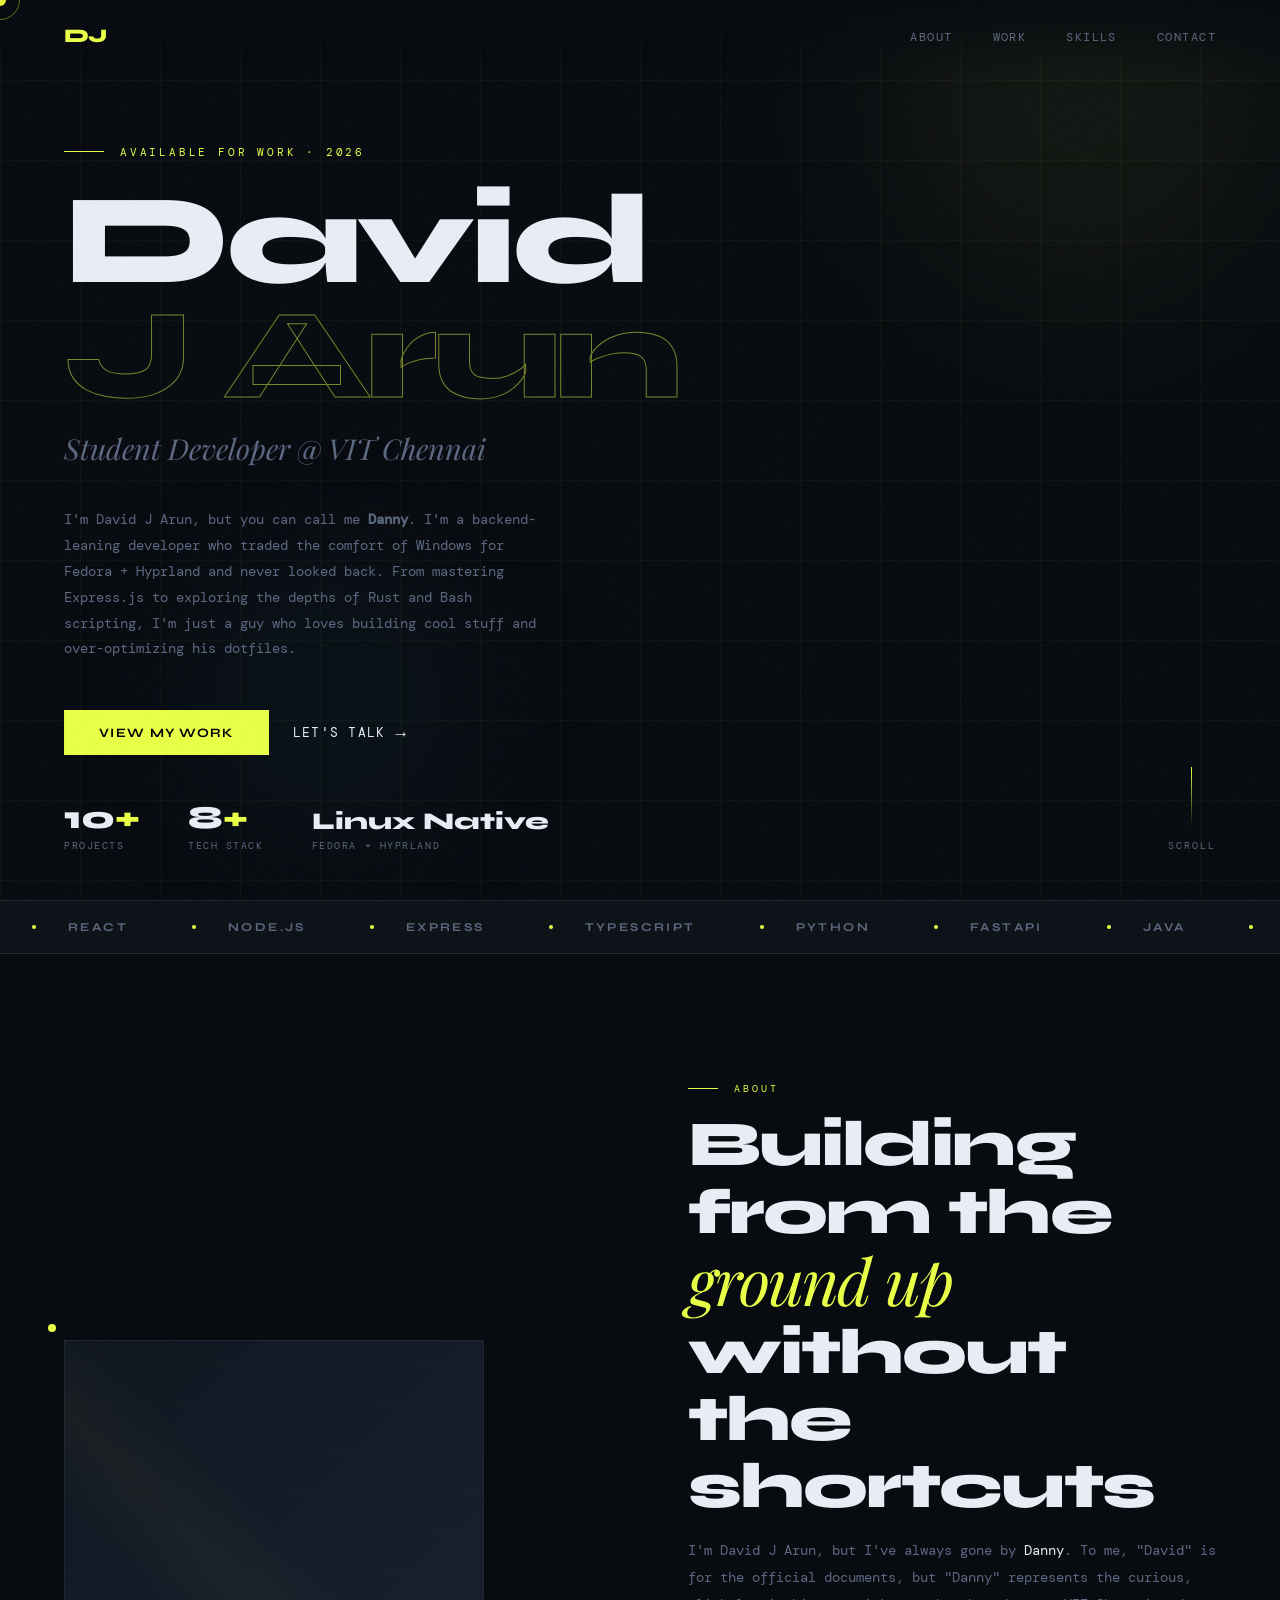
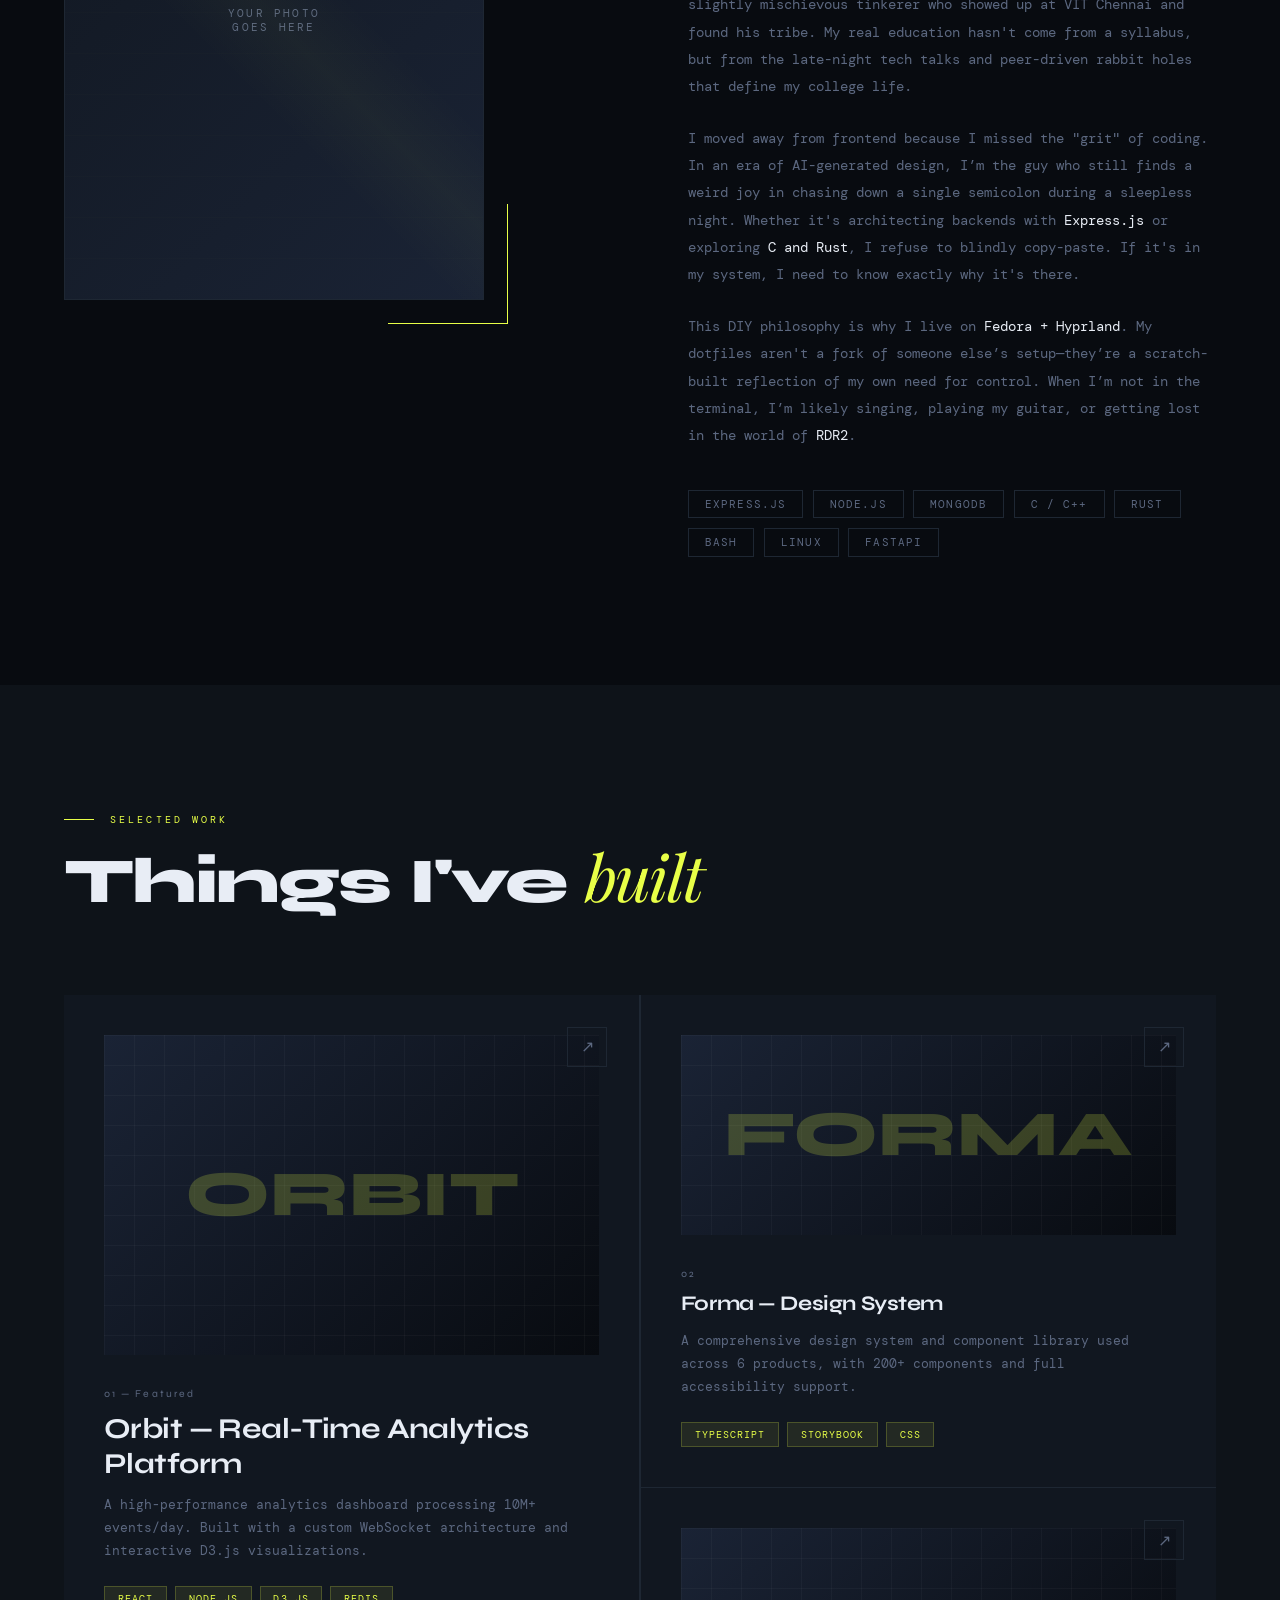
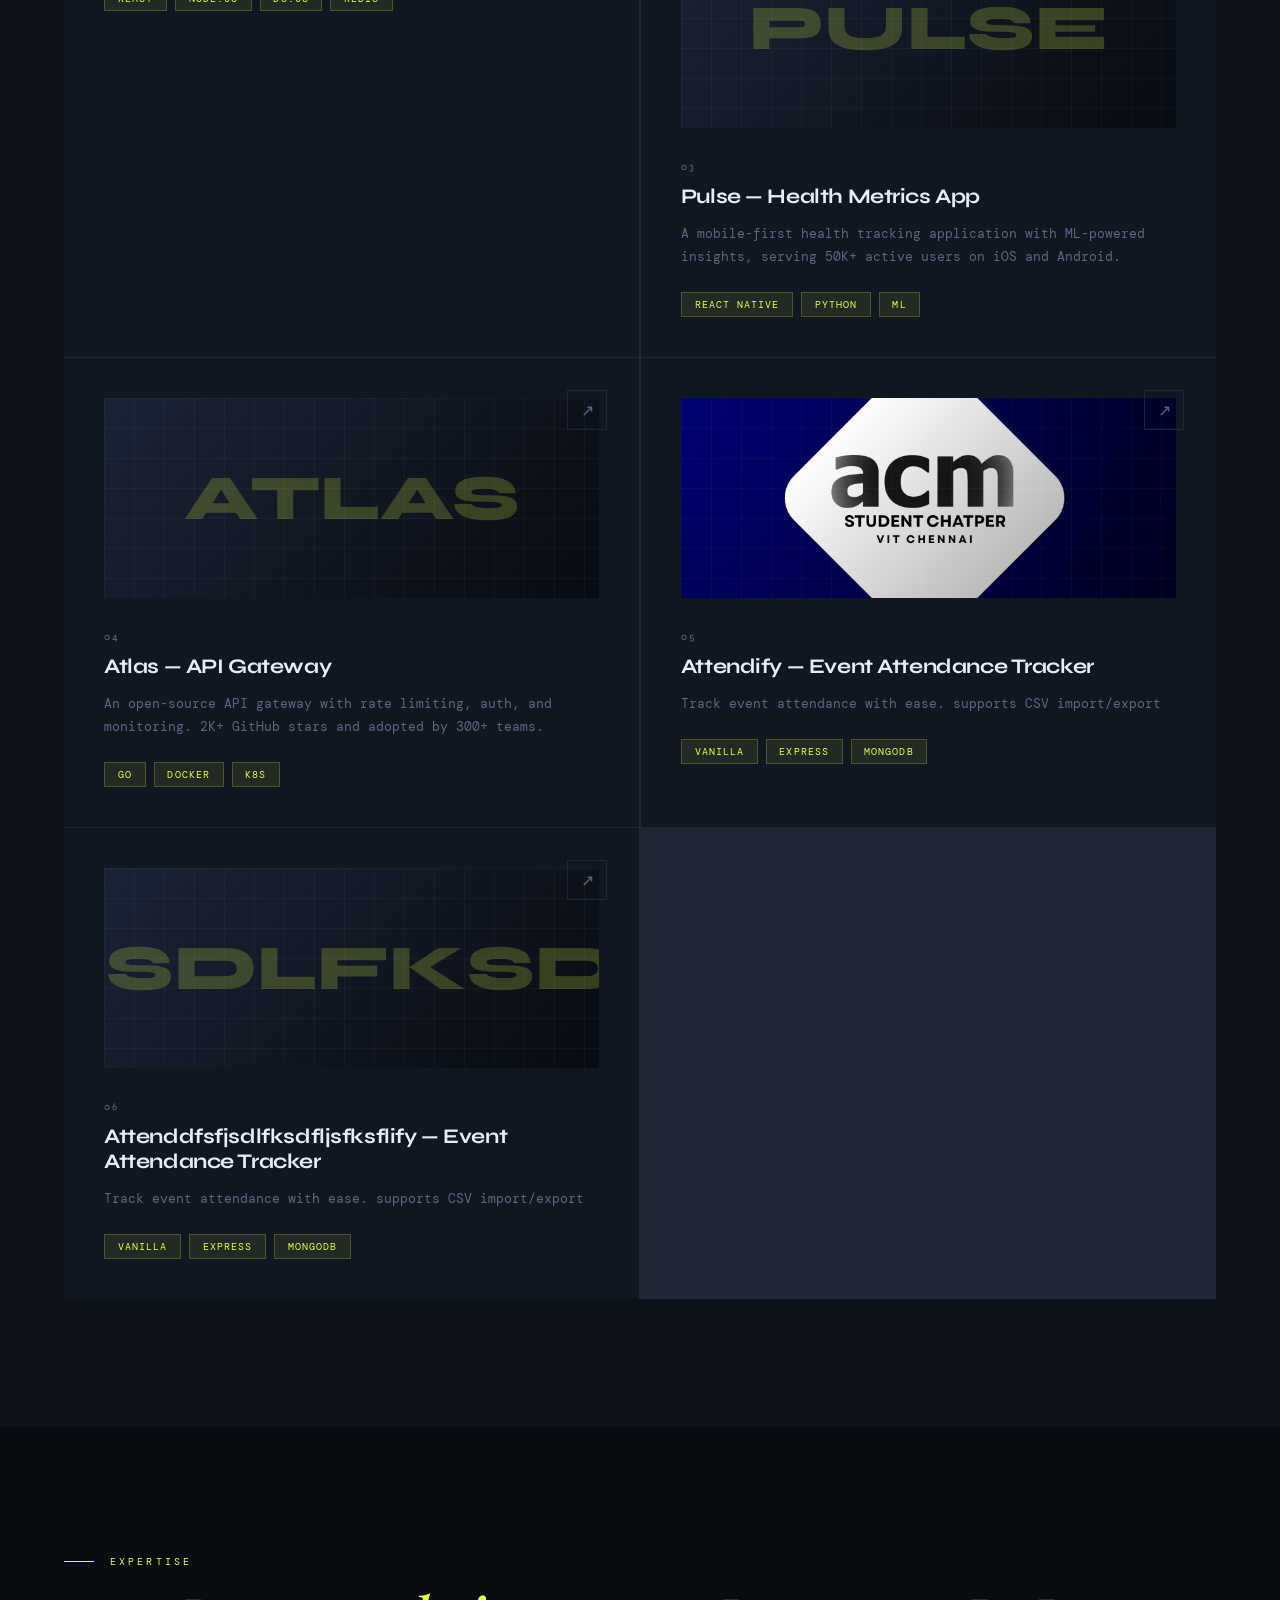
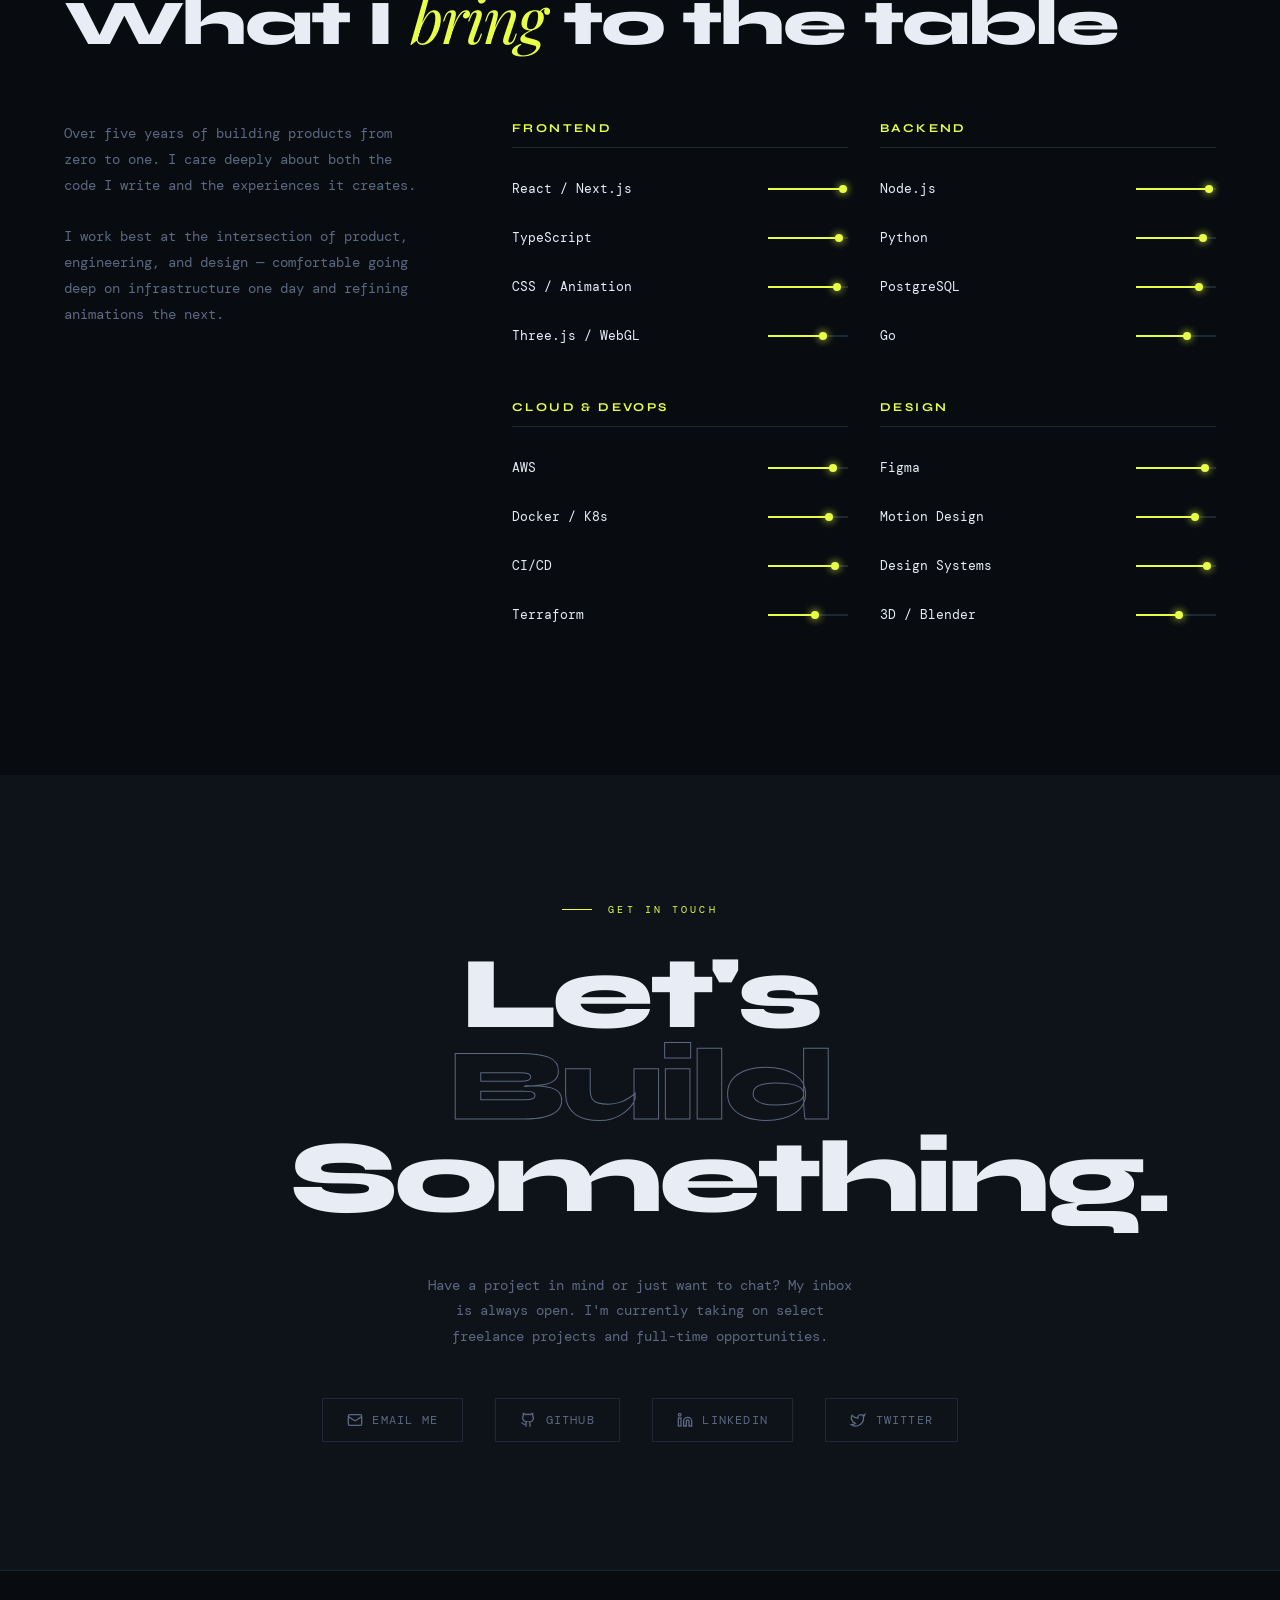
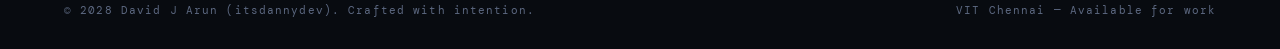
==== portfolio.html @ e85d677e "dynamic projects cards" ====
<!DOCTYPE html>
<html lang="en">
<head>
<meta charset="UTF-8" />
<meta name="viewport" content="width=device-width, initial-scale=1.0" />
<title>Danny</title>
<link href="https://fonts.googleapis.com/css2?family=Syne:wght@400;700;800&family=DM+Mono:ital,wght@0,300;0,400;1,300&family=Playfair+Display:ital@1&display=swap" rel="stylesheet" />
<link rel="stylesheet" href="style.css">
</head>
<body>

<div id="cursor"></div>
<div id="cursor-ring"></div>

<!-- NAV -->
<nav id="nav">
  <a href="#hero" class="nav-logo">DJ</a>
  <ul class="nav-links">
    <li><a href="#about">About</a></li>
    <li><a href="#projects">Work</a></li>
    <li><a href="#skills">Skills</a></li>
    <li><a href="#contact">Contact</a></li>
  </ul>
</nav>

<!-- HERO -->
<section id="hero">
  <div class="hero-grid-bg"></div>
  <div class="hero-orb hero-orb-1"></div>
  <div class="hero-orb hero-orb-2"></div>

  <div class="hero-eyebrow">Available for work · 2026</div>
  <h1 class="hero-name">David<br><span>J Arun</span></h1>
  <p class="hero-role">Student Developer @ VIT Chennai</p>
  <p class="hero-desc">I'm David J Arun, but you can call me <strong>Danny</strong>. I'm a backend-leaning developer who traded the comfort of Windows for Fedora + Hyprland and never looked back. From mastering Express.js to exploring the depths of Rust and Bash scripting, I'm just a guy who loves building cool stuff and over-optimizing his dotfiles.</p>
  <div class="hero-cta">
    <a href="#projects" class="btn-primary">View My Work</a>
    <a href="#contact" class="btn-ghost">Let's Talk <span class="arrow">→</span></a>
  </div>

  <div class="hero-stats">
    <div class="stat">
      <div class="stat-num">10<span>+</span></div>
      <div class="stat-label">Projects</div>
    </div>
    <div class="stat">
      <div class="stat-num">8<span>+</span></div>
      <div class="stat-label">Tech Stack</div>
    </div>
    <div class="stat">
      <div class="stat-num" style="font-size: 1.5rem;">Linux Native</div>
      <div class="stat-label">Fedora + Hyprland</div>
    </div>
  </div>

  <div class="hero-scroll">
    <div class="scroll-line"></div>
    Scroll
  </div>
</section>

<!-- MARQUEE -->
<div class="marquee-section">
  <div class="marquee-track" id="marqueeTrack"></div>
</div>

<!-- ABOUT -->
<section id="about">
  <div class="about-visual reveal">
    <div class="about-photo-placeholder">
      <div class="about-photo-label">Your photo<br>goes here</div>
    </div>
    <div class="about-accent-line"></div>
    <div class="about-accent-dot"></div>
  </div>
  <div class="about-text">
    <div class="section-tag reveal">About</div>
    <h2 class="section-title reveal reveal-delay-1">Building from the <em>ground up</em><br>without the shortcuts</h2>
    <p class="reveal reveal-delay-2">I'm David J Arun, but I've always gone by <strong>Danny</strong>. To me, "David" is for the official documents, but "Danny" represents the curious, slightly mischievous tinkerer who showed up at VIT Chennai and found his tribe. My real education hasn't come from a syllabus, but from the late-night tech talks and peer-driven rabbit holes that define my college life.</p>
    <p class="reveal reveal-delay-3">I moved away from frontend because I missed the "grit" of coding. In an era of AI-generated design, I’m the guy who still finds a weird joy in chasing down a single semicolon during a sleepless night. Whether it's architecting backends with <strong>Express.js</strong> or exploring <strong>C and Rust</strong>, I refuse to blindly copy-paste. If it's in my system, I need to know exactly why it's there.</p>
    <p class="reveal reveal-delay-3">This DIY philosophy is why I live on <strong>Fedora + Hyprland</strong>. My dotfiles aren't a fork of someone else’s setup—they’re a scratch-built reflection of my own need for control. When I’m not in the terminal, I’m likely singing, playing my guitar, or getting lost in the world of <strong>RDR2</strong>.</p>
    <div class="tech-stack reveal reveal-delay-4">
      <span class="tech-tag">Express.js</span>
      <span class="tech-tag">Node.js</span>
      <span class="tech-tag">MongoDB</span>
      <span class="tech-tag">C / C++</span>
      <span class="tech-tag">Rust</span>
      <span class="tech-tag">Bash</span>
      <span class="tech-tag">Linux</span>
      <span class="tech-tag">FastAPI</span>
    </div>
  </div>
</section>

<!-- PROJECTS -->
<section id="projects">
  <div class="projects-header">
    <div>
      <div class="section-tag reveal">Selected Work</div>
      <h2 class="section-title reveal reveal-delay-1">Things I've <em>built</em></h2>
    </div>
  </div>
  <div class="projects-grid reveal" id="projectsGrid">
    <!-- Projects will be injected here via script.js -->
  </div>
  </div>
</section>

<!-- SKILLS -->
<section id="skills">
  <div class="section-tag reveal">Expertise</div>
  <h2 class="section-title reveal reveal-delay-1">What I <em>bring</em> to the table</h2>
  <div class="skills-layout">
    <div class="skills-intro reveal reveal-delay-2">
      <p>Over five years of building products from zero to one. I care deeply about both the code I write and the experiences it creates.</p>
      <br>
      <p>I work best at the intersection of product, engineering, and design — comfortable going deep on infrastructure one day and refining animations the next.</p>
    </div>
    <div class="skills-grid reveal reveal-delay-3">
      <div class="skill-group">
        <div class="skill-group-title">Frontend</div>
        <div class="skill-item"><span class="skill-name">React / Next.js</span><div class="skill-bar-track"><div class="skill-bar-fill" style="width:95%"></div></div></div>
        <div class="skill-item"><span class="skill-name">TypeScript</span><div class="skill-bar-track"><div class="skill-bar-fill" style="width:90%"></div></div></div>
        <div class="skill-item"><span class="skill-name">CSS / Animation</span><div class="skill-bar-track"><div class="skill-bar-fill" style="width:88%"></div></div></div>
        <div class="skill-item"><span class="skill-name">Three.js / WebGL</span><div class="skill-bar-track"><div class="skill-bar-fill" style="width:70%"></div></div></div>
      </div>
      <div class="skill-group">
        <div class="skill-group-title">Backend</div>
        <div class="skill-item"><span class="skill-name">Node.js</span><div class="skill-bar-track"><div class="skill-bar-fill" style="width:92%"></div></div></div>
        <div class="skill-item"><span class="skill-name">Python</span><div class="skill-bar-track"><div class="skill-bar-fill" style="width:85%"></div></div></div>
        <div class="skill-item"><span class="skill-name">PostgreSQL</span><div class="skill-bar-track"><div class="skill-bar-fill" style="width:80%"></div></div></div>
        <div class="skill-item"><span class="skill-name">Go</span><div class="skill-bar-track"><div class="skill-bar-fill" style="width:65%"></div></div></div>
      </div>
      <div class="skill-group">
        <div class="skill-group-title">Cloud & DevOps</div>
        <div class="skill-item"><span class="skill-name">AWS</span><div class="skill-bar-track"><div class="skill-bar-fill" style="width:82%"></div></div></div>
        <div class="skill-item"><span class="skill-name">Docker / K8s</span><div class="skill-bar-track"><div class="skill-bar-fill" style="width:78%"></div></div></div>
        <div class="skill-item"><span class="skill-name">CI/CD</span><div class="skill-bar-track"><div class="skill-bar-fill" style="width:85%"></div></div></div>
        <div class="skill-item"><span class="skill-name">Terraform</span><div class="skill-bar-track"><div class="skill-bar-fill" style="width:60%"></div></div></div>
      </div>
      <div class="skill-group">
        <div class="skill-group-title">Design</div>
        <div class="skill-item"><span class="skill-name">Figma</span><div class="skill-bar-track"><div class="skill-bar-fill" style="width:88%"></div></div></div>
        <div class="skill-item"><span class="skill-name">Motion Design</span><div class="skill-bar-track"><div class="skill-bar-fill" style="width:75%"></div></div></div>
        <div class="skill-item"><span class="skill-name">Design Systems</span><div class="skill-bar-track"><div class="skill-bar-fill" style="width:90%"></div></div></div>
        <div class="skill-item"><span class="skill-name">3D / Blender</span><div class="skill-bar-track"><div class="skill-bar-fill" style="width:55%"></div></div></div>
      </div>
    </div>
  </div>
</section>

<!-- CONTACT -->
<section id="contact">
  <div class="contact-inner">
    <div class="section-tag reveal" style="justify-content:center">Get In Touch</div>
    <div class="contact-big reveal reveal-delay-1">
      Let's<br>
      <span>Build</span>
      Something.
    </div>
    <p class="reveal reveal-delay-2" style="font-size:0.85rem;line-height:1.9;color:var(--muted);max-width:440px;margin:0 auto">
      Have a project in mind or just want to chat? My inbox is always open. I'm currently taking on select freelance projects and full-time opportunities.
    </p>
    <div class="contact-links reveal reveal-delay-3">
      <a href="mailto:danny@itsdannydev.com" class="contact-link">
        <svg viewBox="0 0 24 24" fill="none" stroke="currentColor" stroke-width="2"><rect x="2" y="4" width="20" height="16" rx="2"/><path d="m22 7-8.97 5.7a1.94 1.94 0 0 1-2.06 0L2 7"/></svg>
        Email Me
      </a>
      <a href="https://github.com/itsdannydev" class="contact-link">
        <svg viewBox="0 0 24 24" fill="none" stroke="currentColor" stroke-width="2"><path d="M15 22v-4a4.8 4.8 0 0 0-1-3.2c3 0 6-2 6-5.5.08-1.25-.27-2.48-1-3.5.28-1.15.28-2.35 0-3.5 0 0-1 0-3 1.5-2.64-.5-5.36-.5-8 0C6 2 5 2 5 2c-.3 1.15-.3 2.35 0 3.5A5.4 5.4 0 0 0 4 9c0 3.5 3 5.5 6 5.5-.39.49-.68 1.05-.85 1.65-.17.6-.22 1.23-.15 1.85v4"/><path d="M9 18c-4.51 2-5-2-7-2"/></svg>
        GitHub
      </a>
      <a href="https://linkedin.com/in/itsdannydev" class="contact-link">
        <svg viewBox="0 0 24 24" fill="none" stroke="currentColor" stroke-width="2"><path d="M16 8a6 6 0 0 1 6 6v7h-4v-7a2 2 0 0 0-2-2 2 2 0 0 0-2 2v7h-4v-7a6 6 0 0 1 6-6z"/><rect x="2" y="9" width="4" height="12"/><circle cx="4" cy="4" r="2"/></svg>
        LinkedIn
      </a>
      <a href="https://twitter.com/itsdannydev" class="contact-link">
        <svg viewBox="0 0 24 24" fill="none" stroke="currentColor" stroke-width="2"><path d="M22 4s-.7 2.1-2 3.4c1.6 10-9.4 17.3-18 11.6 2.2.1 4.4-.6 6-2C3 15.5.5 9.6 3 5c2.2 2.6 5.6 4.1 9 4-.9-4.2 4-6.6 7-3.8 1.1 0 3-1.2 3-1.2z"/></svg>
        Twitter
      </a>
    </div>
  </div>
</section>

<!-- FOOTER -->
<footer>
  <span>© 2028 David J Arun (itsdannydev). Crafted with intention.</span>
  <span>VIT Chennai — Available for work</span>
</footer>

<script src="script.js"></script>
</body>
</html>
---- style.css ----
:root {
  --bg: #080b10;
  --surface: #0e1319;
  --border: #1e2733;
  --accent: #e8ff47;
  --accent2: #ff4d6d;
  --accent3: #47c8ff;
  --text: #e8edf5;
  --muted: #5c6880;
  --card: #111720;
}

*, *::before, *::after { box-sizing: border-box; margin: 0; padding: 0; }

html { scroll-behavior: smooth; }

body {
  background: var(--bg);
  color: var(--text);
  font-family: 'DM Mono', monospace;
  overflow-x: hidden;
  cursor: none;
}

/* CUSTOM CURSOR */
#cursor {
  position: fixed; top: 0; left: 0;
  width: 12px; height: 12px;
  background: var(--accent);
  border-radius: 50%;
  pointer-events: none;
  z-index: 9999;
  transform: translate(-50%, -50%);
  transition: transform 0.1s, width 0.2s, height 0.2s, background 0.2s;
  mix-blend-mode: difference;
}
#cursor-ring {
  position: fixed; top: 0; left: 0;
  width: 40px; height: 40px;
  border: 1px solid rgba(232,255,71,0.4);
  border-radius: 50%;
  pointer-events: none;
  z-index: 9998;
  transform: translate(-50%, -50%);
  transition: transform 0.15s ease-out, width 0.3s, height 0.3s, border-color 0.3s;
}
body.hovering #cursor { width: 20px; height: 20px; }
body.hovering #cursor-ring { width: 60px; height: 60px; border-color: rgba(232,255,71,0.8); }

/* NOISE OVERLAY */
body::before {
  content: '';
  position: fixed; inset: 0;
  background-image: url("data:image/svg+xml,%3Csvg viewBox='0 0 256 256' xmlns='http://www.w3.org/2000/svg'%3E%3Cfilter id='noise'%3E%3CfeTurbulence type='fractalNoise' baseFrequency='0.9' numOctaves='4' stitchTiles='stitch'/%3E%3C/filter%3E%3Crect width='100%25' height='100%25' filter='url(%23noise)' opacity='0.04'/%3E%3C/svg%3E");
  pointer-events: none;
  z-index: 1000;
  opacity: 0.4;
}

/* NAV */
nav {
  position: fixed; top: 0; left: 0; right: 0;
  z-index: 500;
  display: flex; align-items: center; justify-content: space-between;
  padding: 1.5rem 4rem;
  background: linear-gradient(to bottom, rgba(8,11,16,0.95) 0%, transparent 100%);
  backdrop-filter: blur(0px);
}
.nav-logo {
  font-family: 'Syne', sans-serif;
  font-weight: 800;
  font-size: 1.2rem;
  letter-spacing: -0.03em;
  color: var(--accent);
  text-decoration: none;
}
.nav-links { display: flex; gap: 2.5rem; list-style: none; }
.nav-links a {
  color: var(--muted);
  text-decoration: none;
  font-size: 0.75rem;
  letter-spacing: 0.12em;
  text-transform: uppercase;
  transition: color 0.2s;
  position: relative;
}
.nav-links a::after {
  content: '';
  position: absolute; bottom: -4px; left: 0;
  width: 0; height: 1px;
  background: var(--accent);
  transition: width 0.3s;
}
.nav-links a:hover { color: var(--text); }
.nav-links a:hover::after { width: 100%; }

/* HERO */
#hero {
  min-height: 100vh;
  display: flex; flex-direction: column; justify-content: center;
  padding: 0 4rem;
  position: relative;
  overflow: hidden;
}

.hero-grid-bg {
  position: absolute; inset: 0;
  background-image:
    linear-gradient(rgba(232,255,71,0.03) 1px, transparent 1px),
    linear-gradient(90deg, rgba(232,255,71,0.03) 1px, transparent 1px);
  background-size: 80px 80px;
  pointer-events: none;
}

.hero-orb {
  position: absolute;
  border-radius: 50%;
  filter: blur(80px);
  pointer-events: none;
}
.hero-orb-1 {
  width: 600px; height: 600px;
  background: radial-gradient(circle, rgba(232,255,71,0.08) 0%, transparent 70%);
  top: -200px; right: -100px;
  animation: orbFloat 8s ease-in-out infinite;
}
.hero-orb-2 {
  width: 400px; height: 400px;
  background: radial-gradient(circle, rgba(71,200,255,0.07) 0%, transparent 70%);
  bottom: 0; left: 10%;
  animation: orbFloat 10s ease-in-out infinite reverse;
}
@keyframes orbFloat {
  0%, 100% { transform: translate(0, 0); }
  50% { transform: translate(30px, -40px); }
}

.hero-eyebrow {
  font-size: 0.7rem;
  letter-spacing: 0.25em;
  text-transform: uppercase;
  color: var(--accent);
  margin-bottom: 1.5rem;
  display: flex; align-items: center; gap: 1rem;
  opacity: 0;
  animation: fadeUp 0.8s 0.2s forwards;
}
.hero-eyebrow::before {
  content: '';
  display: block;
  width: 40px; height: 1px;
  background: var(--accent);
}

.hero-name {
  font-family: 'Syne', sans-serif;
  font-weight: 800;
  font-size: clamp(4rem, 10vw, 9rem);
  line-height: 0.9;
  letter-spacing: -0.04em;
  margin-bottom: 1rem;
  opacity: 0;
  animation: fadeUp 0.8s 0.4s forwards;
}
.hero-name span {
  -webkit-text-stroke: 1px rgba(232,255,71,0.5);
  color: transparent;
}

.hero-role {
  font-family: 'Playfair Display', serif;
  font-style: italic;
  font-size: clamp(1.2rem, 2.5vw, 1.8rem);
  color: var(--muted);
  margin-bottom: 2.5rem;
  opacity: 0;
  animation: fadeUp 0.8s 0.6s forwards;
}

.hero-desc {
  max-width: 480px;
  font-size: 0.85rem;
  line-height: 1.9;
  color: var(--muted);
  margin-bottom: 3rem;
  opacity: 0;
  animation: fadeUp 0.8s 0.8s forwards;
}

.hero-cta {
  display: flex; gap: 1.5rem; align-items: center;
  opacity: 0;
  animation: fadeUp 0.8s 1s forwards;
}
.btn-primary {
  background: var(--accent);
  color: #000;
  padding: 0.9rem 2.2rem;
  font-family: 'Syne', sans-serif;
  font-weight: 700;
  font-size: 0.8rem;
  letter-spacing: 0.1em;
  text-transform: uppercase;
  border: none;
  cursor: none;
  text-decoration: none;
  display: inline-block;
  position: relative;
  overflow: hidden;
  transition: transform 0.2s;
}
.btn-primary::after {
  content: '';
  position: absolute; inset: 0;
  background: rgba(0,0,0,0.15);
  transform: translateX(-100%);
  transition: transform 0.3s;
}
.btn-primary:hover::after { transform: translateX(0); }
.btn-primary:hover { transform: translateY(-2px); }

.btn-ghost {
  color: var(--text);
  font-size: 0.8rem;
  letter-spacing: 0.1em;
  text-transform: uppercase;
  text-decoration: none;
  display: flex; align-items: center; gap: 0.6rem;
  transition: gap 0.3s, color 0.2s;
}
.btn-ghost:hover { gap: 1rem; color: var(--accent); }
.btn-ghost .arrow { font-size: 1.1rem; }

.hero-scroll {
  position: absolute; bottom: 3rem; right: 4rem;
  display: flex; flex-direction: column; align-items: center; gap: 0.75rem;
  font-size: 0.65rem; letter-spacing: 0.2em; text-transform: uppercase; color: var(--muted);
  opacity: 0; animation: fadeUp 0.8s 1.2s forwards;
}
.scroll-line {
  width: 1px; height: 60px;
  background: linear-gradient(to bottom, var(--accent), transparent);
  animation: scrollPulse 2s ease-in-out infinite;
}
@keyframes scrollPulse {
  0%, 100% { opacity: 0.3; transform: scaleY(1); }
  50% { opacity: 1; transform: scaleY(0.6); }
}

.hero-stats {
  position: absolute; bottom: 3rem; left: 4rem;
  display: flex; gap: 3rem; align-items: flex-end;
  opacity: 0; animation: fadeUp 0.8s 1.1s forwards;
}
.stat { }
.stat-num {
  font-family: 'Syne', sans-serif;
  font-weight: 800;
  font-size: 2rem;
  color: var(--text);
  line-height: 1;
}
.stat-num span { color: var(--accent); }
.stat-label { font-size: 0.65rem; letter-spacing: 0.15em; text-transform: uppercase; color: var(--muted); margin-top: 0.3rem; }

@keyframes fadeUp {
  from { opacity: 0; transform: translateY(30px); }
  to { opacity: 1; transform: translateY(0); }
}

/* SECTION COMMON */
section { padding: 8rem 4rem; position: relative; }
.section-tag {
  font-size: 0.65rem; letter-spacing: 0.3em; text-transform: uppercase;
  color: var(--accent); display: flex; align-items: center; gap: 1rem;
  margin-bottom: 1rem;
}
.section-tag::before { content: ''; display: block; width: 30px; height: 1px; background: var(--accent); }
.section-title {
  font-family: 'Syne', sans-serif; font-weight: 800;
  font-size: clamp(2.5rem, 5vw, 4rem);
  letter-spacing: -0.03em; line-height: 1.05;
  margin-bottom: 1rem;
}
.section-title em {
  font-family: 'Playfair Display', serif;
  font-style: italic; font-weight: 400;
  color: var(--accent);
}

/* ABOUT */
#about {
  display: grid; grid-template-columns: 1fr 1fr; gap: 6rem; align-items: center;
}
.about-visual {
  position: relative;
  aspect-ratio: 3/4;
  max-height: 560px;
}
.about-photo-placeholder {
  width: 100%; height: 100%;
  background: linear-gradient(135deg, #111720 0%, #1a2335 100%);
  border: 1px solid var(--border);
  display: flex; align-items: center; justify-content: center;
  overflow: hidden;
  position: relative;
}
.about-photo-placeholder::before {
  content: '';
  position: absolute; inset: 0;
  background: 
    linear-gradient(45deg, transparent 40%, rgba(232,255,71,0.03) 50%, transparent 60%),
    repeating-linear-gradient(0deg, transparent, transparent 40px, rgba(232,255,71,0.02) 41px);
}
.about-photo-label {
  font-size: 0.7rem; letter-spacing: 0.2em; text-transform: uppercase;
  color: var(--muted); text-align: center;
}
.about-accent-line {
  position: absolute; bottom: -1.5rem; right: -1.5rem;
  width: 120px; height: 120px;
  border-right: 1px solid var(--accent);
  border-bottom: 1px solid var(--accent);
}
.about-accent-dot {
  position: absolute; top: -1rem; left: -1rem;
  width: 8px; height: 8px;
  background: var(--accent);
  border-radius: 50%;
}
.about-text p {
  font-size: 0.9rem; line-height: 1.9; color: var(--muted);
  margin-bottom: 1.5rem;
}
.about-text p strong { color: var(--text); font-weight: 400; }
.tech-stack {
  margin-top: 2.5rem;
  display: flex; flex-wrap: wrap; gap: 0.6rem;
}
.tech-tag {
  padding: 0.4rem 1rem;
  border: 1px solid var(--border);
  font-size: 0.7rem; letter-spacing: 0.1em;
  color: var(--muted); text-transform: uppercase;
  transition: border-color 0.2s, color 0.2s;
}
.tech-tag:hover { border-color: var(--accent); color: var(--accent); }

/* PROJECTS */
#projects { background: var(--surface); }
.projects-header {
  display: flex; justify-content: space-between; align-items: flex-end;
  margin-bottom: 4rem;
}
.projects-grid {
  display: grid;
  grid-template-columns: 1fr 1fr;
  grid-template-rows: auto auto;
  gap: 1.5px;
  background: var(--border);
}
.project-card {
  background: var(--card);
  padding: 2.5rem;
  position: relative;
  overflow: hidden;
  cursor: none;
  transition: background 0.3s;
  group: true;
}
.project-card:first-child {
  grid-column: 1 / 2;
  grid-row: 1 / 3;
}
.project-card:hover { background: #141c26; }
.project-card-visual {
  height: 200px;
  margin-bottom: 2rem;
  position: relative;
  overflow: hidden;
}
.project-card:first-child .project-card-visual { height: 320px; }
.p-vis-1 { background: linear-gradient(135deg, #0d1f35 0%, #1a3a5c 50%, rgba(71,200,255,0.2) 100%); }
.p-vis-2 { background: linear-gradient(135deg, #1f1a0d 0%, #3a2e1a 50%, rgba(232,255,71,0.15) 100%); }
.p-vis-3 { background: linear-gradient(135deg, #1f0d15 0%, #3a1a25 50%, rgba(255,77,109,0.2) 100%); }
.p-vis-4 { background: linear-gradient(135deg, #0d1f1a 0%, #1a3a2e 50%, rgba(71,255,200,0.15) 100%); }

.p-vis-grid {
  position: absolute; inset: 0;
  background-image:
    linear-gradient(rgba(255,255,255,0.03) 1px, transparent 1px),
    linear-gradient(90deg, rgba(255,255,255,0.03) 1px, transparent 1px);
  background-size: 30px 30px;
}
.p-vis-circle {
  position: absolute;
  border-radius: 50%;
  border: 1px solid rgba(255,255,255,0.1);
}
.project-num {
  font-family: 'Syne', sans-serif;
  font-size: 0.65rem; letter-spacing: 0.2em;
  color: var(--muted); margin-bottom: 0.75rem;
}
.project-title {
  font-family: 'Syne', sans-serif; font-weight: 700;
  font-size: 1.3rem; letter-spacing: -0.02em;
  margin-bottom: 0.75rem; line-height: 1.2;
}
.project-card:first-child .project-title { font-size: 1.8rem; }
.project-desc {
  font-size: 0.8rem; line-height: 1.8; color: var(--muted);
  margin-bottom: 1.5rem;
}
.project-tags { display: flex; flex-wrap: wrap; gap: 0.5rem; }
.project-tag {
  font-size: 0.65rem; letter-spacing: 0.1em; text-transform: uppercase;
  padding: 0.3rem 0.8rem;
  background: rgba(232,255,71,0.08);
  color: var(--accent);
  border: 1px solid rgba(232,255,71,0.2);
}
.project-link {
  position: absolute; top: 2rem; right: 2rem;
  width: 40px; height: 40px;
  border: 1px solid var(--border);
  display: flex; align-items: center; justify-content: center;
  color: var(--muted); text-decoration: none; font-size: 1rem;
  transition: background 0.2s, border-color 0.2s, color 0.2s, transform 0.2s;
  z-index: 10;
}
.project-card:hover .project-link {
  background: var(--accent); border-color: var(--accent); color: #000; transform: rotate(45deg);
}

/* SKILLS */
#skills { }
.skills-layout {
  display: grid; grid-template-columns: 1fr 2fr; gap: 6rem;
  margin-top: 4rem;
}
.skills-intro { font-size: 0.85rem; line-height: 1.9; color: var(--muted); }
.skills-grid { display: grid; grid-template-columns: 1fr 1fr; gap: 2rem; }
.skill-group { }
.skill-group-title {
  font-family: 'Syne', sans-serif; font-weight: 700;
  font-size: 0.75rem; letter-spacing: 0.2em; text-transform: uppercase;
  color: var(--accent); margin-bottom: 1.5rem;
  padding-bottom: 0.75rem;
  border-bottom: 1px solid var(--border);
}
.skill-item {
  display: flex; justify-content: space-between; align-items: center;
  margin-bottom: 1rem; padding: 0.5rem 0;
}
.skill-name { font-size: 0.8rem; color: var(--text); }
.skill-bar-track {
  width: 80px; height: 2px;
  background: var(--border); position: relative; overflow: visible;
}
.skill-bar-fill {
  height: 100%;
  background: var(--accent);
  position: relative;
  animation: fillBar 1.5s ease forwards;
  transform-origin: left;
  transform: scaleX(0);
}
.skill-bar-fill::after {
  content: '';
  position: absolute; right: -3px; top: -3px;
  width: 8px; height: 8px;
  background: var(--accent);
  border-radius: 50%;
  box-shadow: 0 0 8px var(--accent);
}
@keyframes fillBar {
  to { transform: scaleX(1); }
}

/* CONTACT */
#contact {
  background: var(--surface);
  text-align: center;
}
.contact-inner {
  max-width: 700px; margin: 0 auto;
}
.contact-big {
  font-family: 'Syne', sans-serif; font-weight: 800;
  font-size: clamp(3rem, 8vw, 7rem);
  letter-spacing: -0.04em; line-height: 0.9;
  margin: 2rem 0 3rem;
}
.contact-big span {
  -webkit-text-stroke: 1px var(--muted);
  color: transparent;
  display: block;
}
.contact-links {
  display: flex; justify-content: center; gap: 2rem; flex-wrap: wrap;
  margin-top: 3rem;
}
.contact-link {
  display: flex; align-items: center; gap: 0.6rem;
  color: var(--muted); text-decoration: none;
  font-size: 0.75rem; letter-spacing: 0.1em; text-transform: uppercase;
  padding: 0.8rem 1.5rem;
  border: 1px solid var(--border);
  transition: color 0.2s, border-color 0.2s, background 0.2s;
}
.contact-link:hover { color: #000; border-color: var(--accent); background: var(--accent); }
.contact-link svg { width: 16px; height: 16px; }

/* FOOTER */
footer {
  padding: 2rem 4rem;
  border-top: 1px solid var(--border);
  display: flex; justify-content: space-between; align-items: center;
}
footer span { font-size: 0.7rem; letter-spacing: 0.1em; color: var(--muted); }

/* SCROLLED NAV */
nav.scrolled {
  backdrop-filter: blur(20px);
  background: rgba(8,11,16,0.85);
  border-bottom: 1px solid var(--border);
}

/* SCROLL REVEAL */
.reveal { opacity: 0; transform: translateY(40px); transition: opacity 0.8s, transform 0.8s; }
.reveal.visible { opacity: 1; transform: translateY(0); }
.reveal-delay-1 { transition-delay: 0.1s; }
.reveal-delay-2 { transition-delay: 0.2s; }
.reveal-delay-3 { transition-delay: 0.3s; }
.reveal-delay-4 { transition-delay: 0.4s; }

/* MARQUEE */
.marquee-section {
  overflow: hidden;
  border-top: 1px solid var(--border);
  border-bottom: 1px solid var(--border);
  padding: 1.2rem 0;
  background: var(--surface);
}
.marquee-track {
  display: flex; gap: 0; white-space: nowrap;
  animation: marquee 20s linear infinite;
}
.marquee-item {
  display: flex; align-items: center; gap: 2rem;
  padding: 0 2rem;
  font-family: 'Syne', sans-serif; font-weight: 700;
  font-size: 0.75rem; letter-spacing: 0.2em; text-transform: uppercase;
  color: var(--muted);
}
.marquee-dot { width: 4px; height: 4px; background: var(--accent); border-radius: 50%; }
@keyframes marquee {
  from { transform: translateX(0); }
  to { transform: translateX(-50%); }
}

/* Responsive tweaks */
@media (max-width: 900px) {
  nav { padding: 1.5rem 2rem; }
  section { padding: 5rem 2rem; }
  #hero { padding: 0 2rem; }
  #about { grid-template-columns: 1fr; }
  .about-visual { max-height: 300px; }
  .projects-grid { grid-template-columns: 1fr; }
  .project-card:first-child { grid-row: auto; }
  .skills-layout { grid-template-columns: 1fr; gap: 3rem; }
  .hero-stats { left: 2rem; }
  footer { flex-direction: column; gap: 1rem; text-align: center; }
}
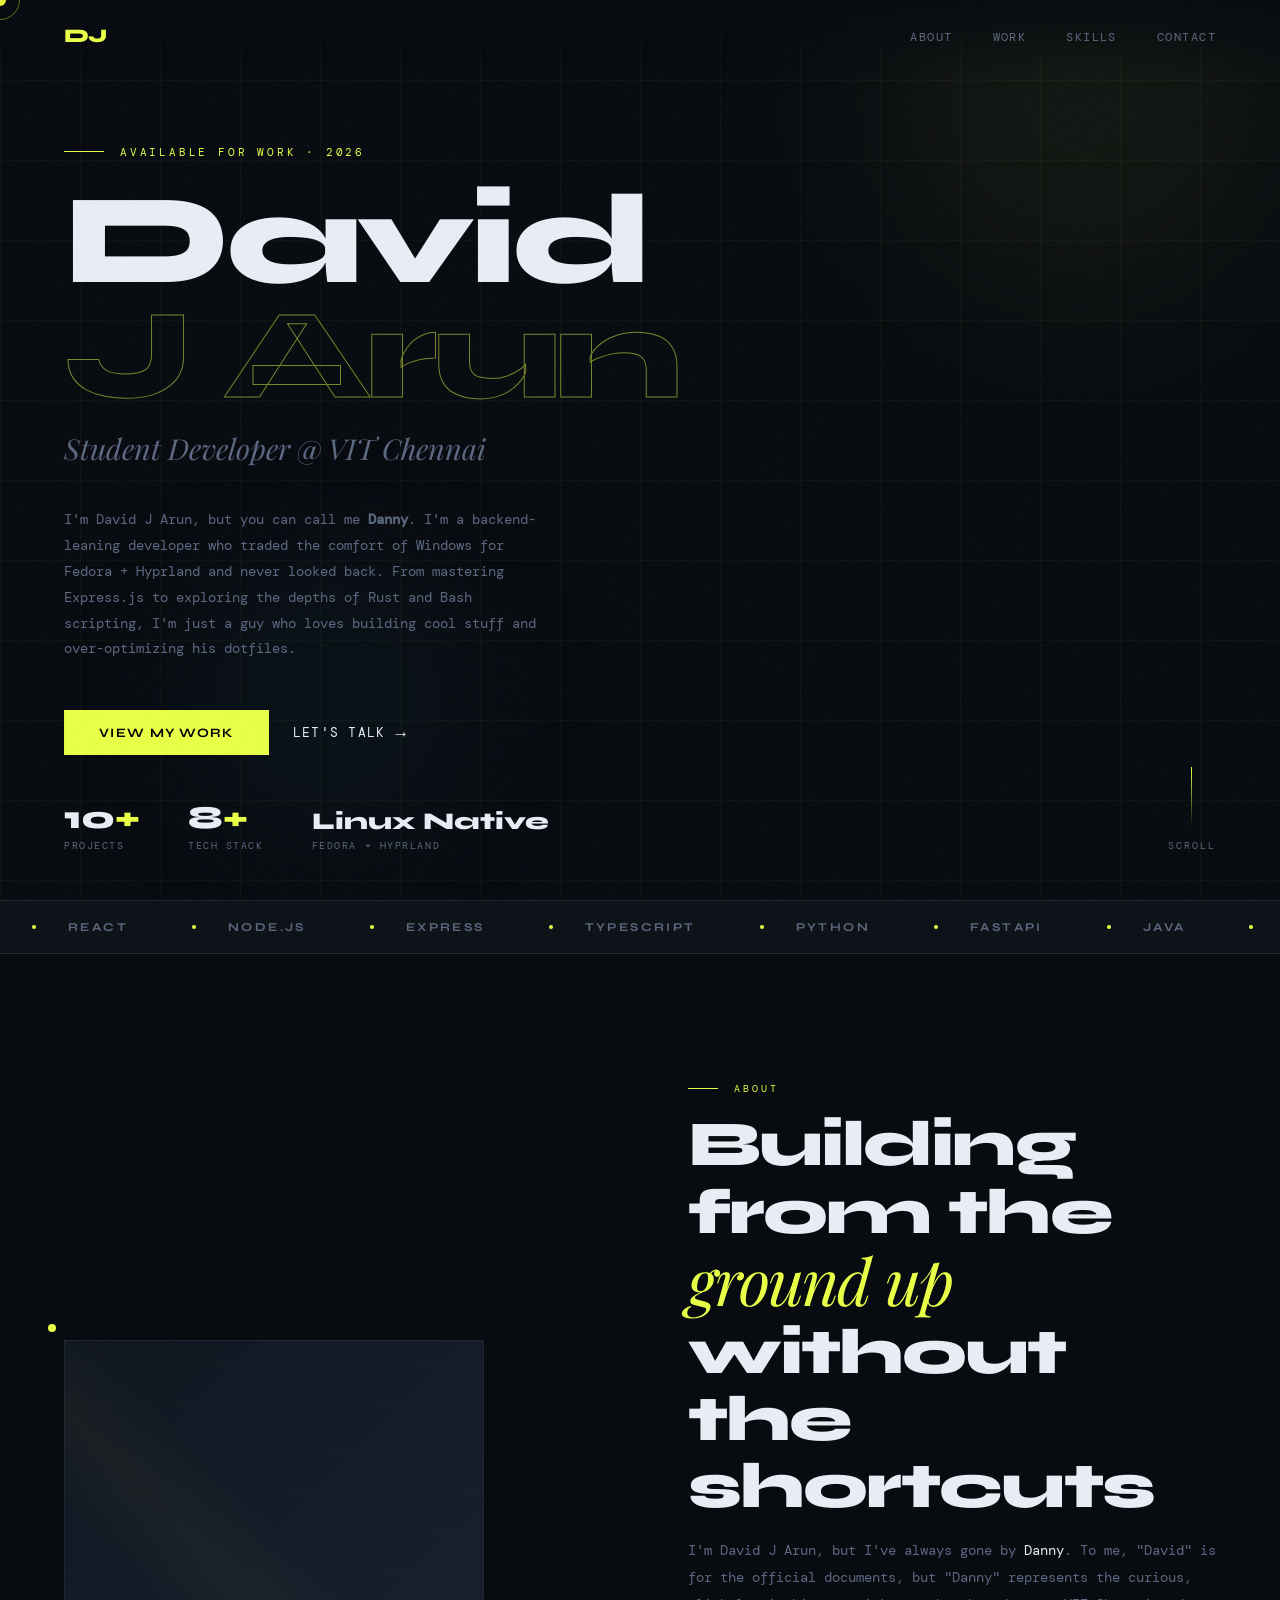
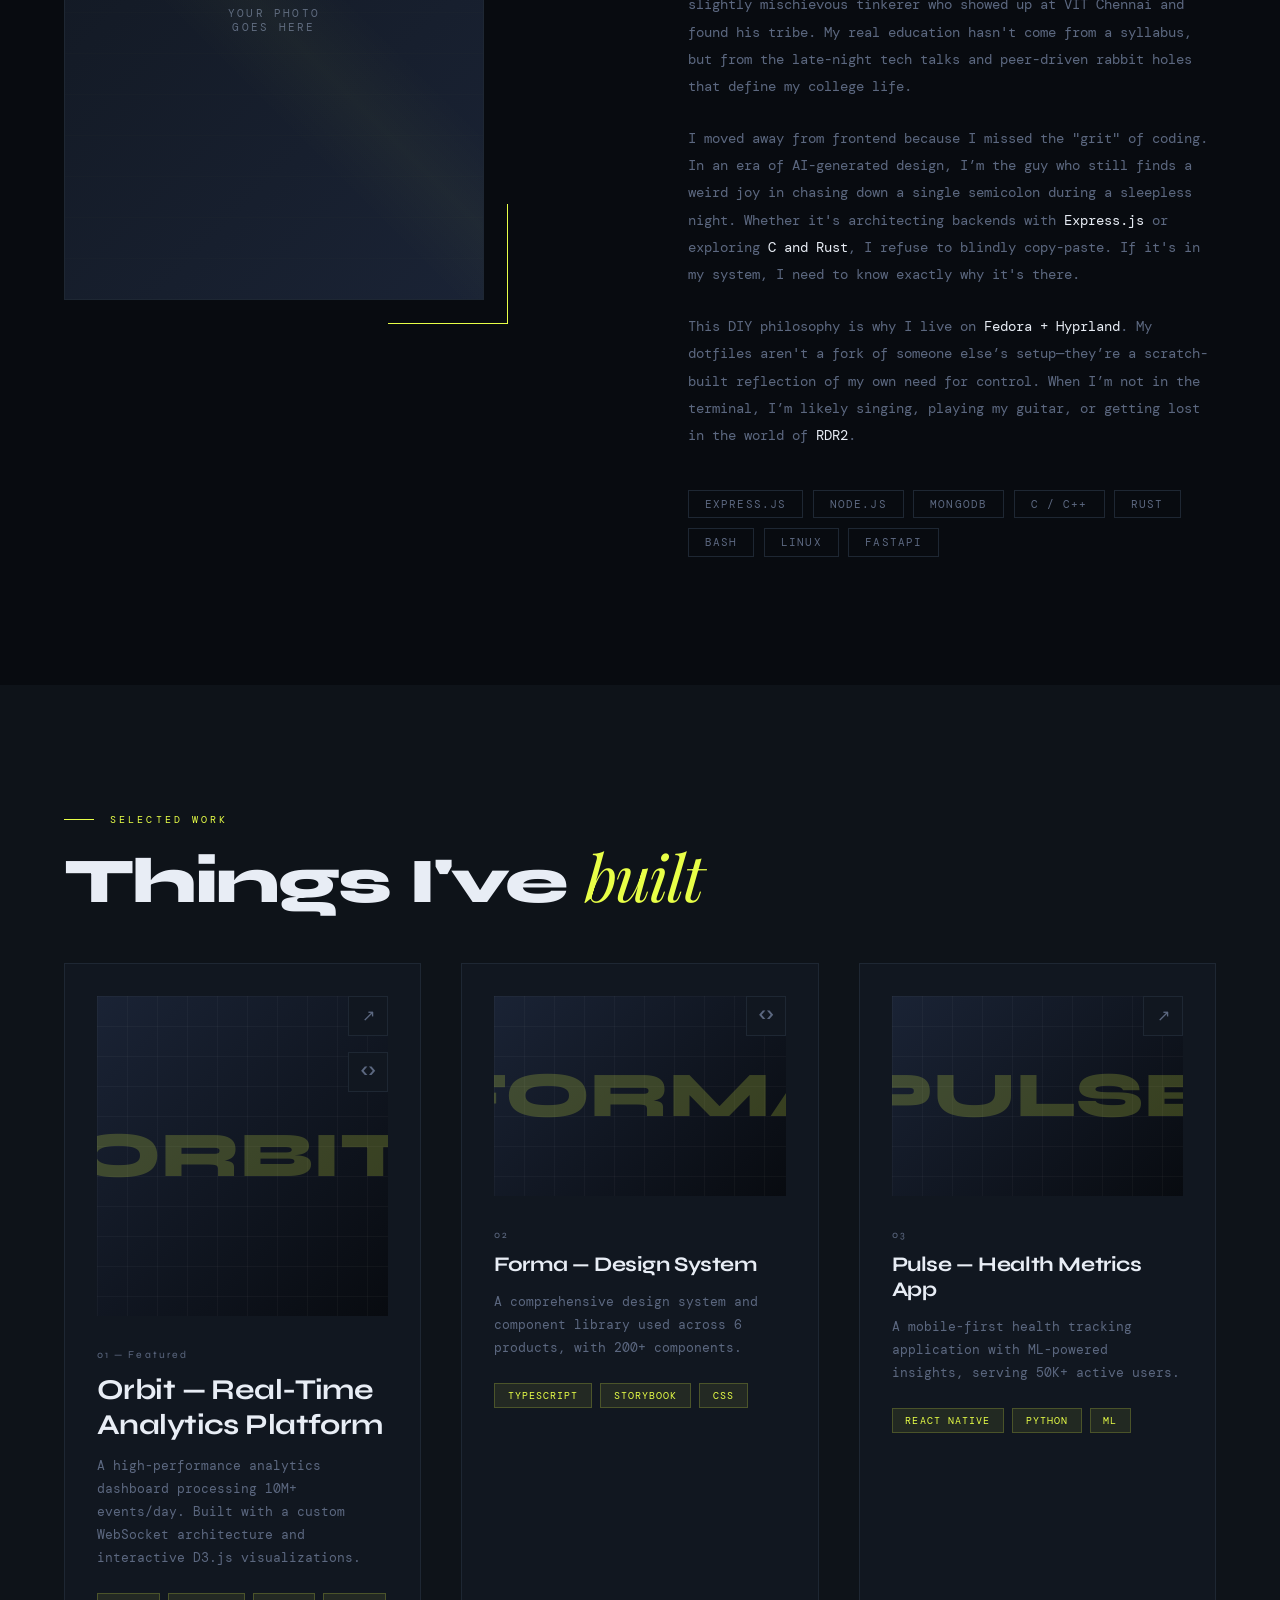
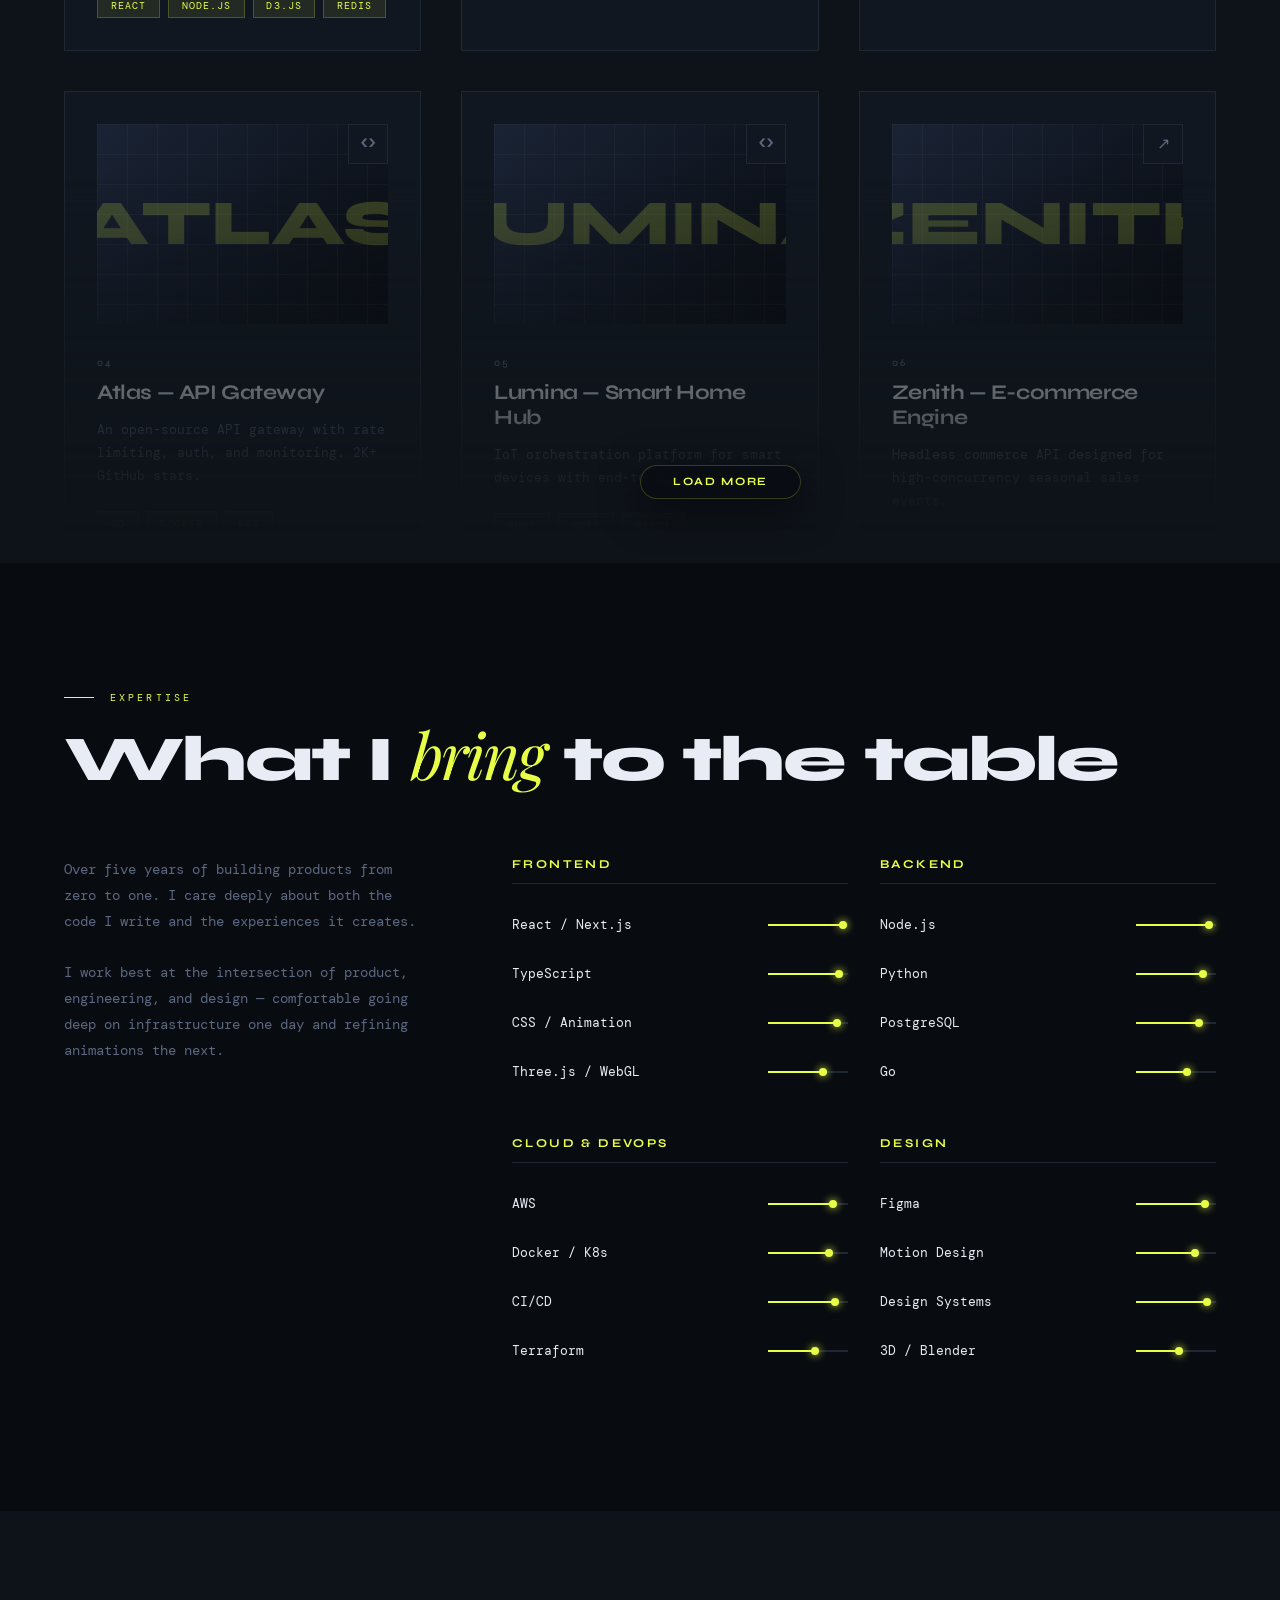
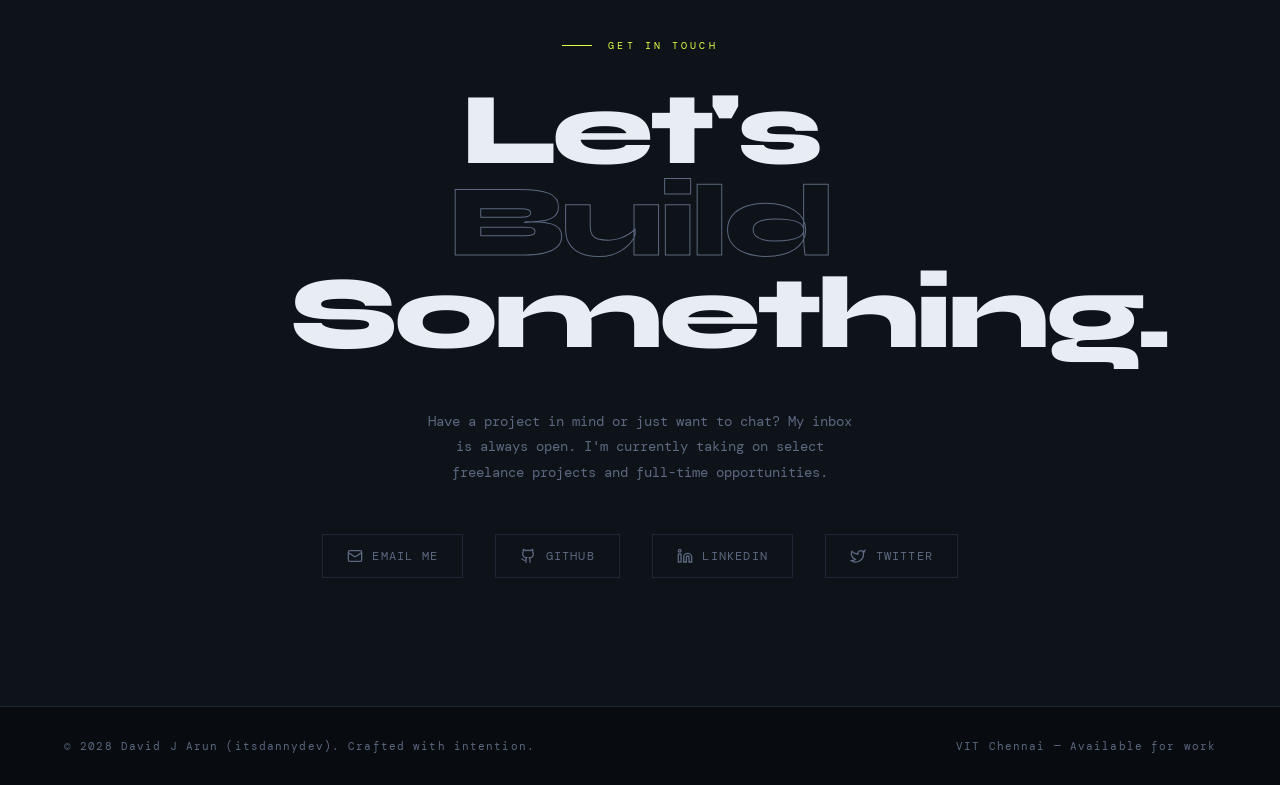
==== commit 90b54eb3: "added load more feature" ====
--- a/portfolio.html
+++ b/portfolio.html
@@ -100,8 +100,11 @@
       <h2 class="section-title reveal reveal-delay-1">Things I've <em>built</em></h2>
     </div>
   </div>
-  <div class="projects-grid reveal" id="projectsGrid">
+  <div class="projects-grid reveal is-collapsed" id="projectsGrid">
     <!-- Projects will be injected here via script.js -->
+  </div>
+  <div class="load-more-container reveal">
+    <button id="loadMoreBtn">Load More</button>
   </div>
   </div>
 </section>
--- a/style.css
+++ b/style.css
@@ -346,32 +346,100 @@
 }
 .tech-tag:hover { border-color: var(--accent); color: var(--accent); }
 
-/* PROJECTS */
-#projects { background: var(--surface); }
-.projects-header {
-  display: flex; justify-content: space-between; align-items: flex-end;
-  margin-bottom: 4rem;
-}
+/* PROJECTS GRID */
+#projects { background: var(--surface); position: relative; padding-bottom: 2rem; overflow: visible; }
+
 .projects-grid {
   display: grid;
-  grid-template-columns: 1fr 1fr;
-  grid-template-rows: auto auto;
-  gap: 1.5px;
-  background: var(--border);
-}
+  grid-template-columns: repeat(3, 1fr);
+  gap: 2.5rem;
+  position: relative;
+  transition: max-height 0.8s ease;
+  padding: 2rem 0;
+}
+
+
+/* Uniform card sizes - no more bento */
 .project-card {
+  grid-column: span 1 !important;
   background: var(--card);
-  padding: 2.5rem;
+  padding: 2rem;
+  border: 1px solid var(--border);
   position: relative;
   overflow: hidden;
   cursor: none;
-  transition: background 0.3s;
-  group: true;
-}
-.project-card:first-child {
-  grid-column: 1 / 2;
-  grid-row: 1 / 3;
-}
+  transition: background 0.3s, border-color 0.3s, transform 0.3s;
+}
+.project-card:hover { border-color: var(--accent); transform: translateY(-5px); }
+
+/* RESPONSIVE LIMITS & LOAD MORE */
+.projects-grid.is-collapsed {
+  max-height: 1200px; 
+  overflow: hidden;
+  mask-image: linear-gradient(to bottom, black 70%, transparent 100%);
+}
+
+@media (max-width: 600px) {
+  .projects-grid { grid-template-columns: 1fr; gap: 1.5rem; }
+  .projects-grid.is-collapsed { max-height: 800px; }
+  .projects-grid.is-collapsed .project-card:nth-child(n+4) { display: none; }
+}
+
+@media (min-width: 601px) and (max-width: 1024px) {
+  .projects-grid { grid-template-columns: 1fr 1fr; gap: 2rem; }
+  .projects-grid.is-collapsed { max-height: 1000px; }
+  .projects-grid.is-collapsed .project-card:nth-child(n+7) { display: none; }
+}
+
+@media (min-width: 1025px) {
+  .projects-grid.is-collapsed .project-card:nth-child(n+7) { display: none; }
+}
+
+/* LOAD MORE STATE */
+.projects-grid.is-expanded {
+  max-height: 1600px; /* Approx 4-5 rows */
+  overflow-y: auto;
+  padding-bottom: 4rem;
+  scrollbar-width: none; /* Hide scrollbar for cleaner look */
+}
+.projects-grid.is-expanded::-webkit-scrollbar { display: none; }
+
+/* FLOATING PILL BUTTON */
+.load-more-container {
+  position: absolute;
+  bottom: 4rem;
+  left: 50%;
+  transform: translateX(-50%);
+  z-index: 100;
+  pointer-events: none;
+}
+#loadMoreBtn {
+  pointer-events: auto;
+  background: rgba(8, 11, 16, 0.6);
+  backdrop-filter: blur(12px);
+  -webkit-backdrop-filter: blur(12px);
+  color: var(--accent);
+  border: 1px solid rgba(232, 255, 71, 0.2);
+  padding: 0.6rem 2rem;
+  border-radius: 100px;
+  font-family: 'Syne', sans-serif;
+  font-weight: 700;
+  font-size: 0.7rem;
+  letter-spacing: 0.15em;
+  text-transform: uppercase;
+  cursor: none;
+  transition: all 0.3s cubic-bezier(0.4, 0, 0.2, 1);
+  box-shadow: 0 10px 40px rgba(0,0,0,0.5);
+}
+#loadMoreBtn:hover { 
+  background: var(--accent); 
+  color: #000; 
+  border-color: var(--accent);
+  transform: scale(1.05);
+}
+#loadMoreBtn.hidden { opacity: 0; pointer-events: none; transform: translate(-50%, 20px); }
+
+
 .project-card:hover { background: #141c26; }
 .project-card-visual {
   height: 200px;
@@ -420,18 +488,35 @@
   color: var(--accent);
   border: 1px solid rgba(232,255,71,0.2);
 }
-.project-link {
+.project-links-container {
   position: absolute; top: 2rem; right: 2rem;
+  display: flex; flex-direction: column; gap: 1rem;
+  z-index: 10;
+}
+.project-link, .project-github {
   width: 40px; height: 40px;
   border: 1px solid var(--border);
   display: flex; align-items: center; justify-content: center;
   color: var(--muted); text-decoration: none; font-size: 1rem;
   transition: background 0.2s, border-color 0.2s, color 0.2s, transform 0.2s;
-  z-index: 10;
-}
-.project-card:hover .project-link {
+  background: var(--card);
+}
+.project-link span, .project-github span {
+  transition: transform 0.2s;
+  display: inline-block;
+}
+.project-github { font-size: 0.8rem; font-weight: 700; }
+.project-card:hover .project-link, .project-card:hover .project-github {
   background: var(--accent); border-color: var(--accent); color: #000; transform: rotate(45deg);
 }
+.project-card:hover .project-link span, .project-card:hover .project-github span {
+  transform: rotate(-45deg);
+}
+
+.project-card:hover .project-link:hover, .project-card:hover .project-github:hover {
+  background: var(--text); border-color: var(--text);
+}
+
 
 /* SKILLS */
 #skills { }
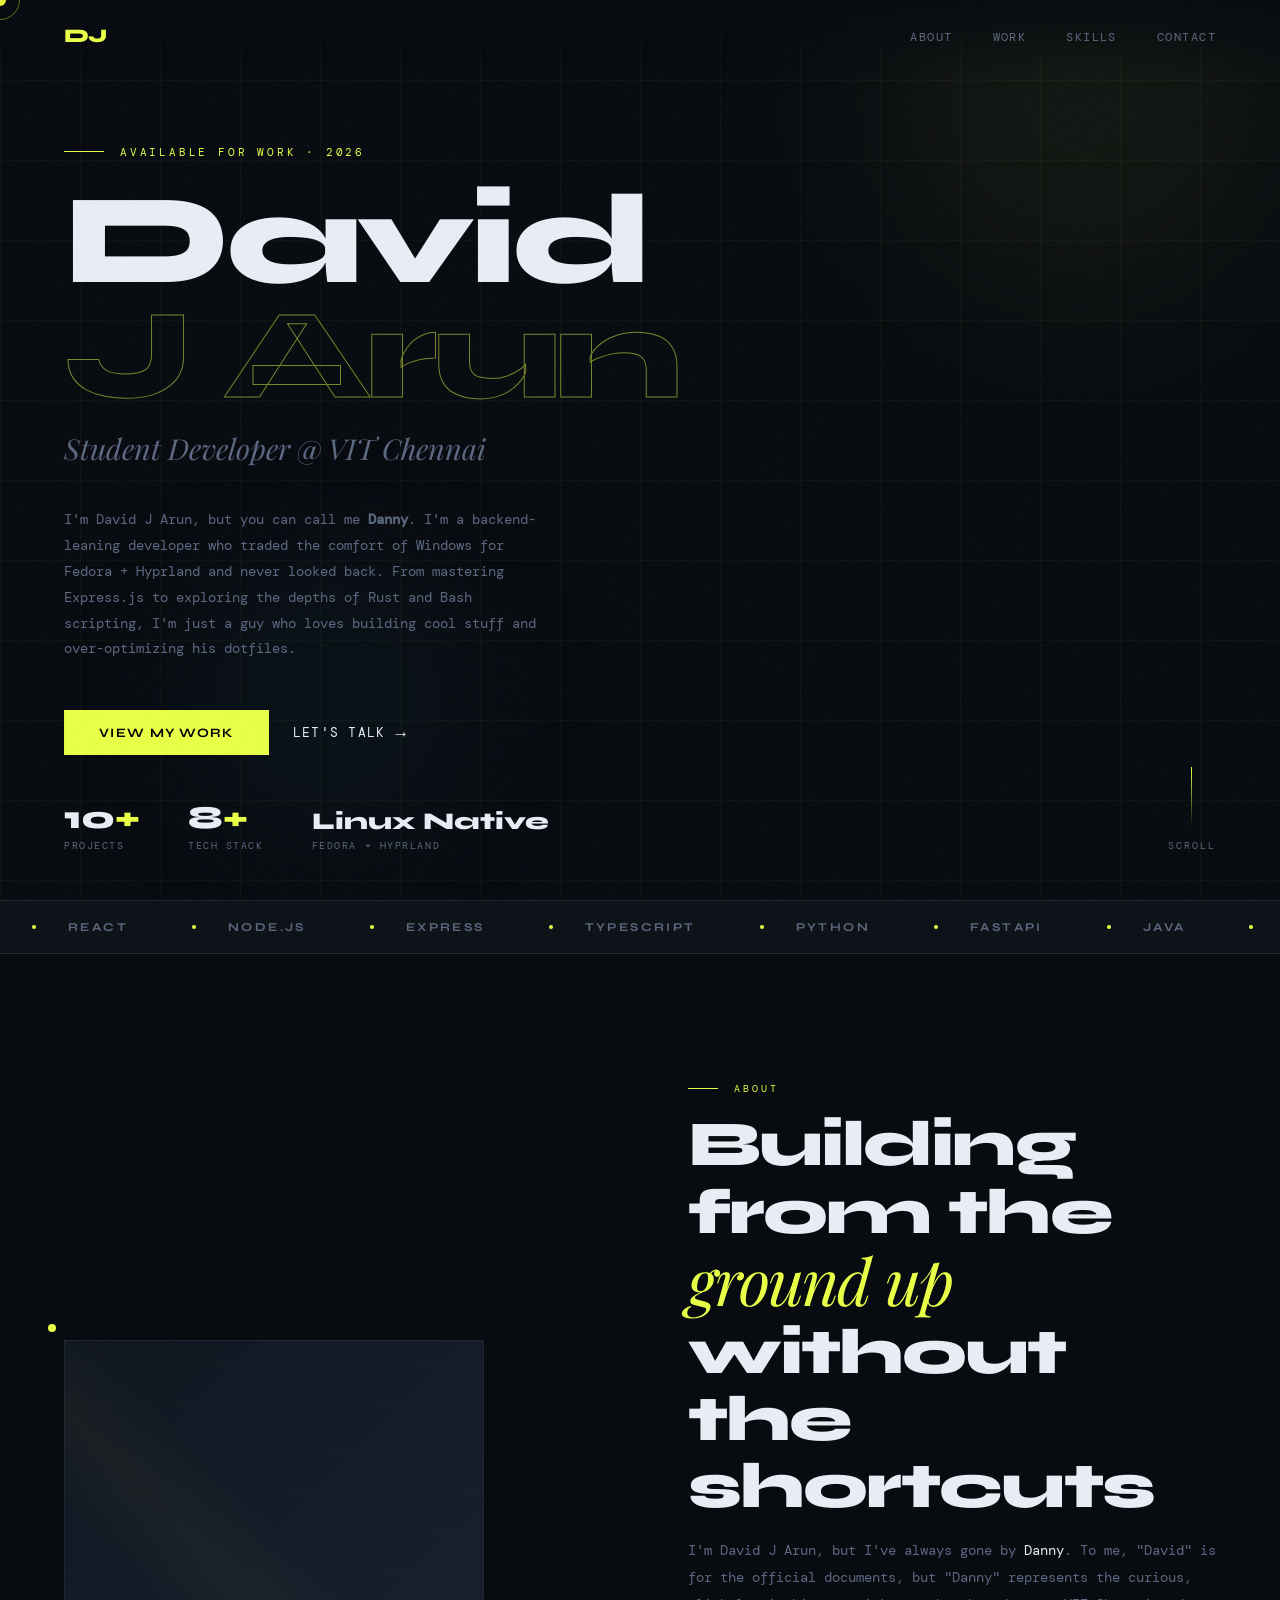
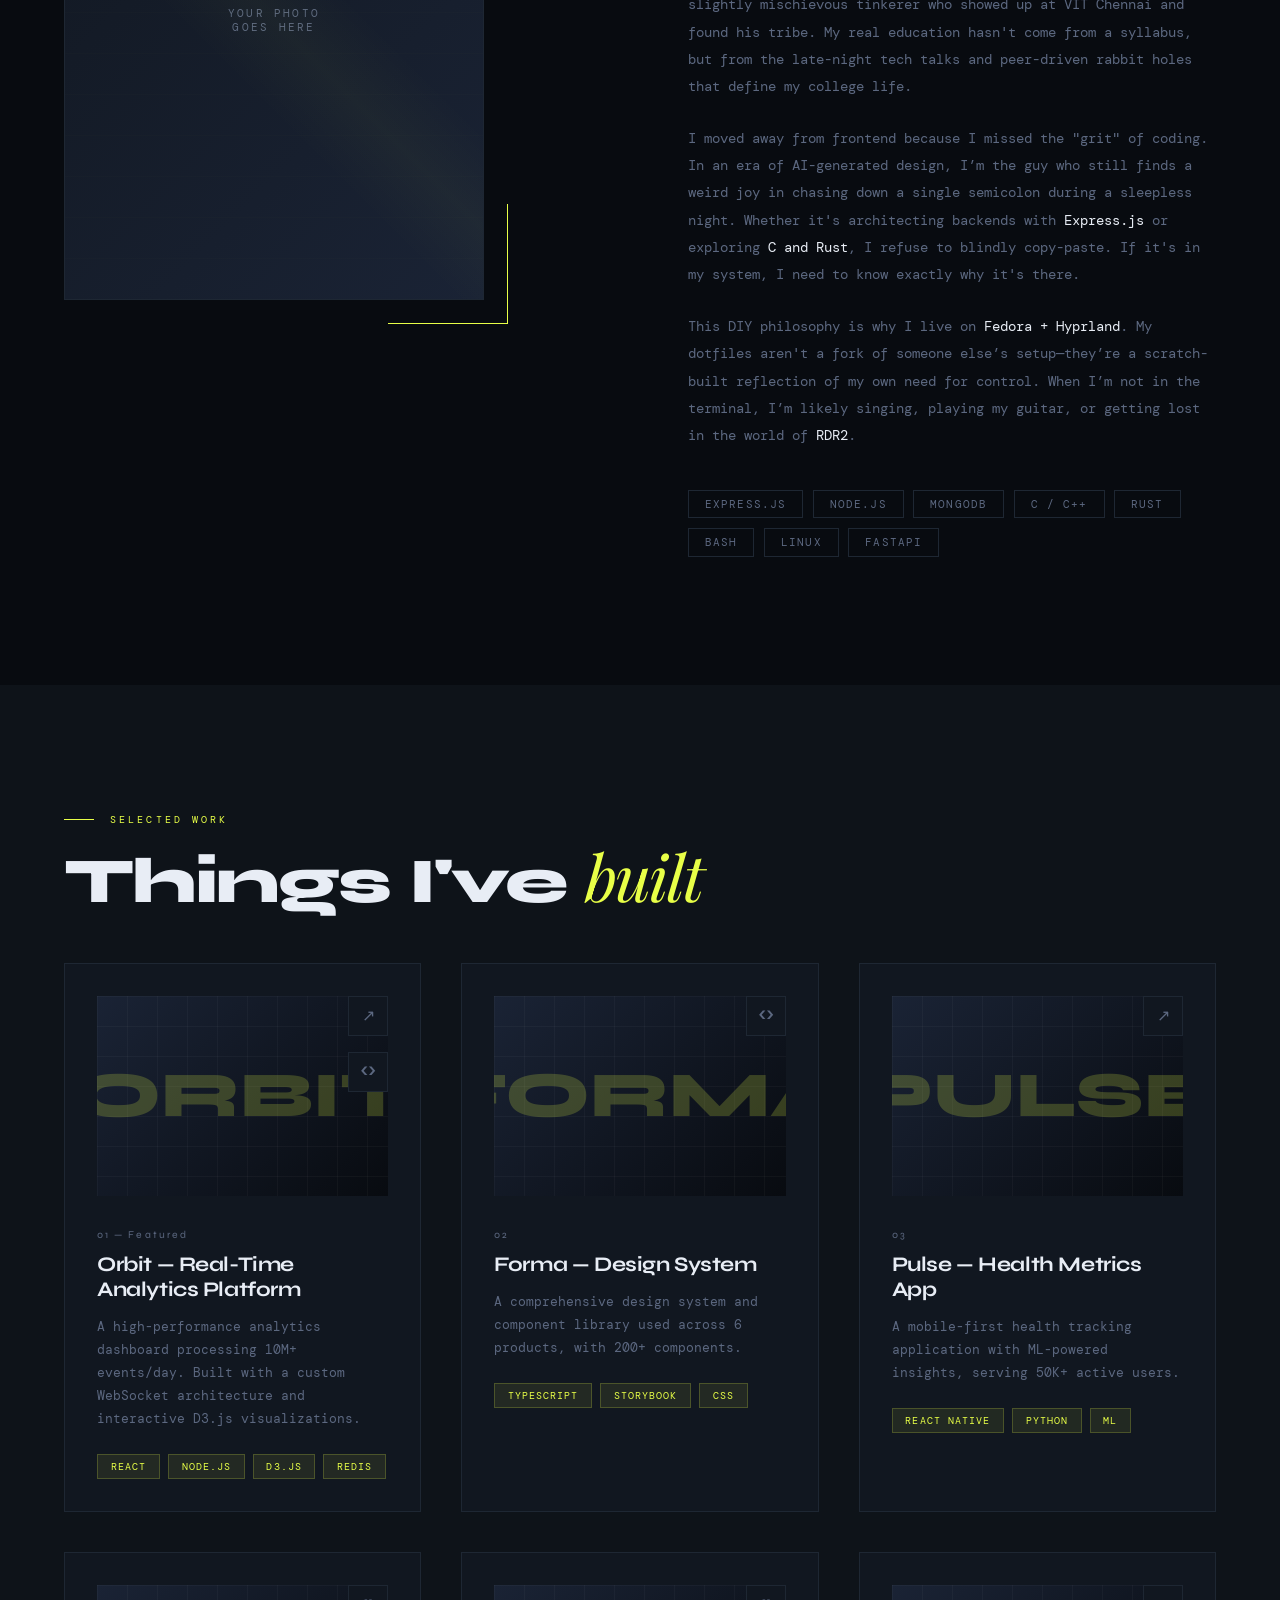
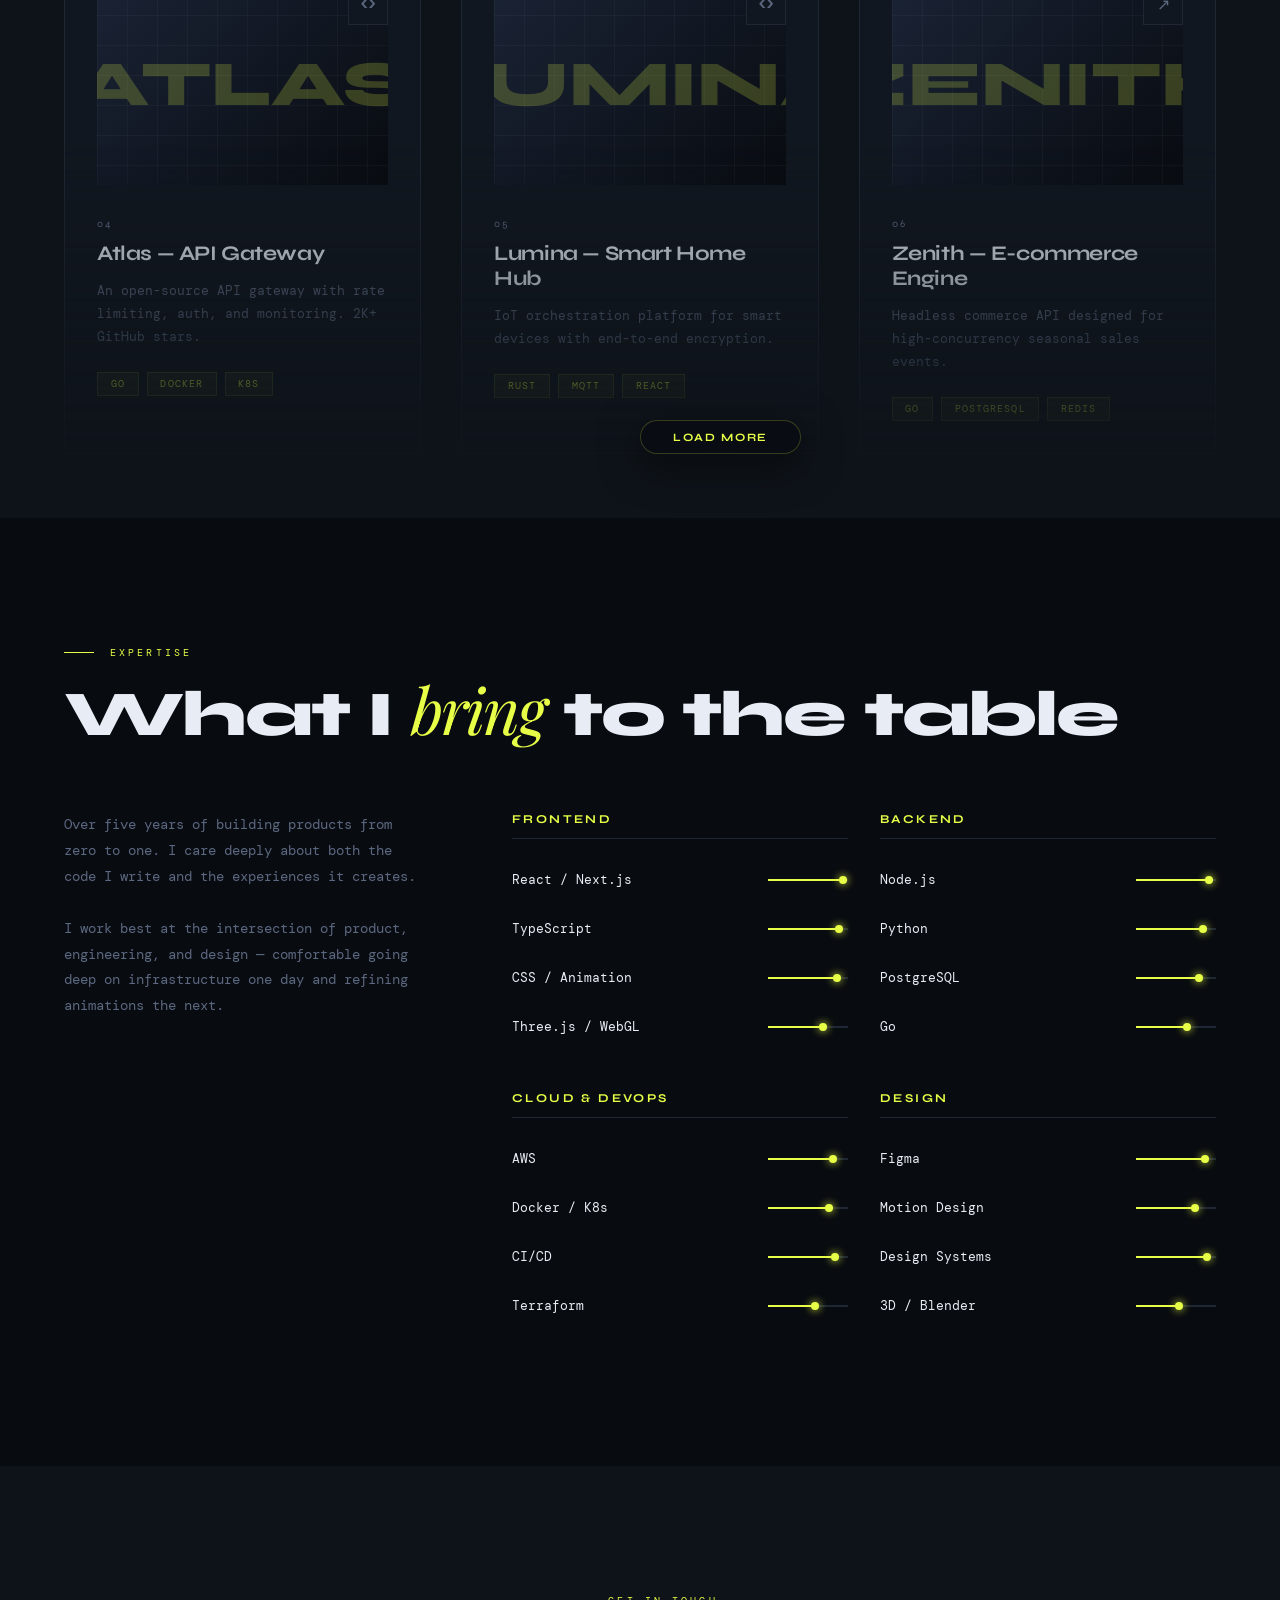
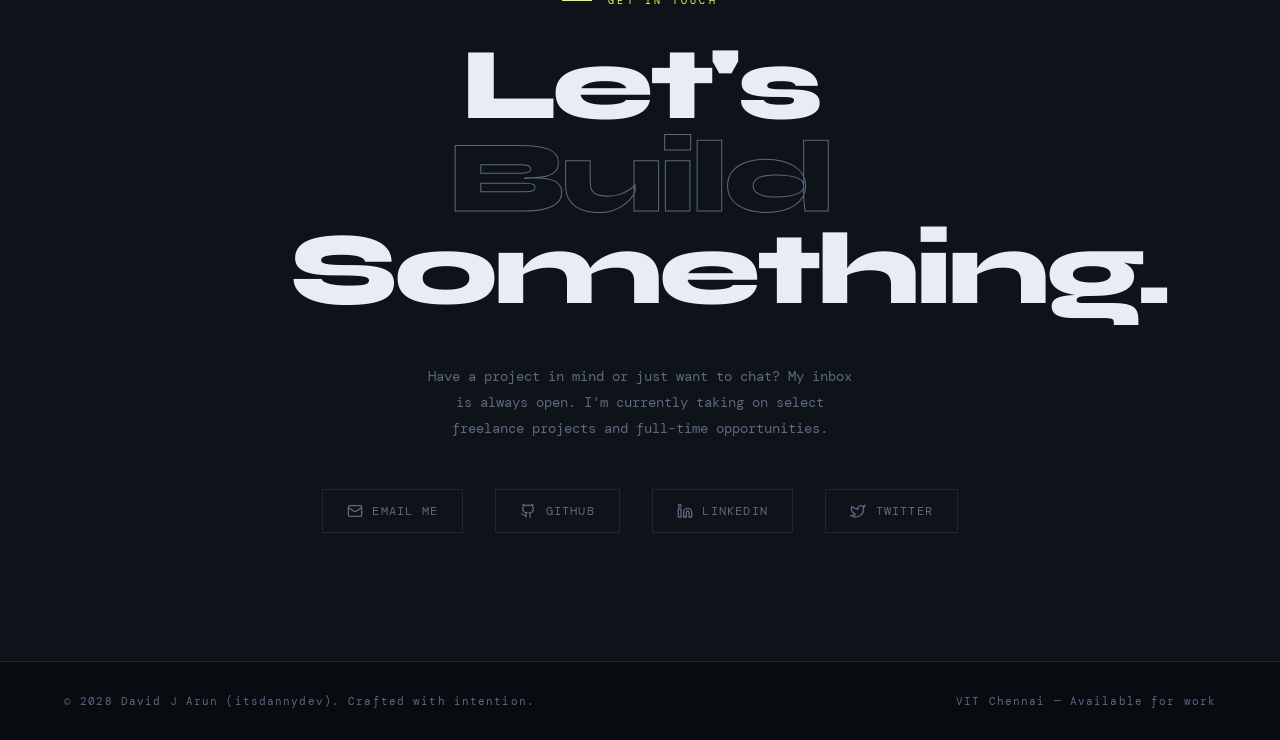
==== commit aec489f1: "some ui fixes regarding the first project on the list" ====
--- a/portfolio.html
+++ b/portfolio.html
@@ -106,7 +106,6 @@
   <div class="load-more-container reveal">
     <button id="loadMoreBtn">Load More</button>
   </div>
-  </div>
 </section>
 
 <!-- SKILLS -->
--- a/style.css
+++ b/style.css
@@ -374,7 +374,7 @@
 
 /* RESPONSIVE LIMITS & LOAD MORE */
 .projects-grid.is-collapsed {
-  max-height: 1200px; 
+  max-height: 1400px; 
   overflow: hidden;
   mask-image: linear-gradient(to bottom, black 70%, transparent 100%);
 }
@@ -447,7 +447,7 @@
   position: relative;
   overflow: hidden;
 }
-.project-card:first-child .project-card-visual { height: 320px; }
+/* Removed first-child specific styles for uniform grid */
 .p-vis-1 { background: linear-gradient(135deg, #0d1f35 0%, #1a3a5c 50%, rgba(71,200,255,0.2) 100%); }
 .p-vis-2 { background: linear-gradient(135deg, #1f1a0d 0%, #3a2e1a 50%, rgba(232,255,71,0.15) 100%); }
 .p-vis-3 { background: linear-gradient(135deg, #1f0d15 0%, #3a1a25 50%, rgba(255,77,109,0.2) 100%); }
@@ -475,7 +475,7 @@
   font-size: 1.3rem; letter-spacing: -0.02em;
   margin-bottom: 0.75rem; line-height: 1.2;
 }
-.project-card:first-child .project-title { font-size: 1.8rem; }
+/* Removed first-child title sizing */
 .project-desc {
   font-size: 0.8rem; line-height: 1.8; color: var(--muted);
   margin-bottom: 1.5rem;
@@ -653,7 +653,7 @@
   #about { grid-template-columns: 1fr; }
   .about-visual { max-height: 300px; }
   .projects-grid { grid-template-columns: 1fr; }
-  .project-card:first-child { grid-row: auto; }
+  /* Removed responsive first-child rule */
   .skills-layout { grid-template-columns: 1fr; gap: 3rem; }
   .hero-stats { left: 2rem; }
   footer { flex-direction: column; gap: 1rem; text-align: center; }
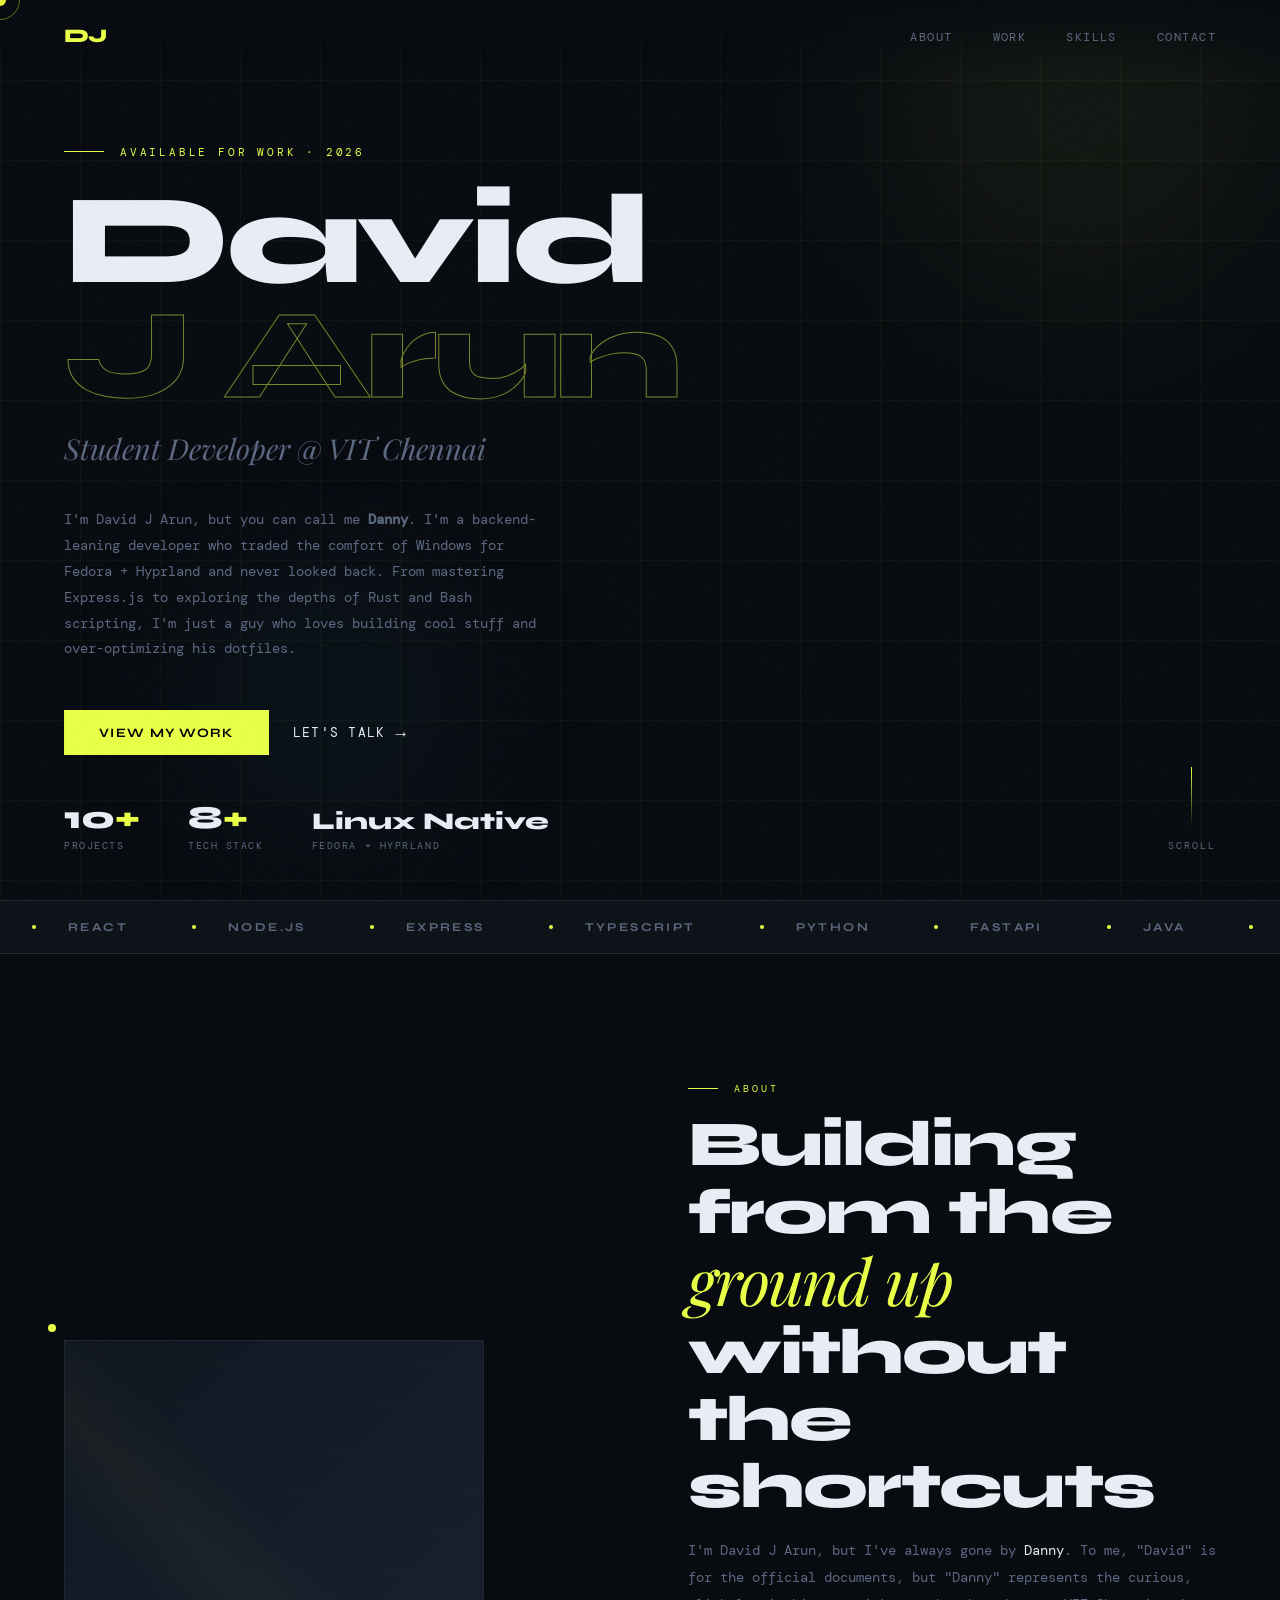
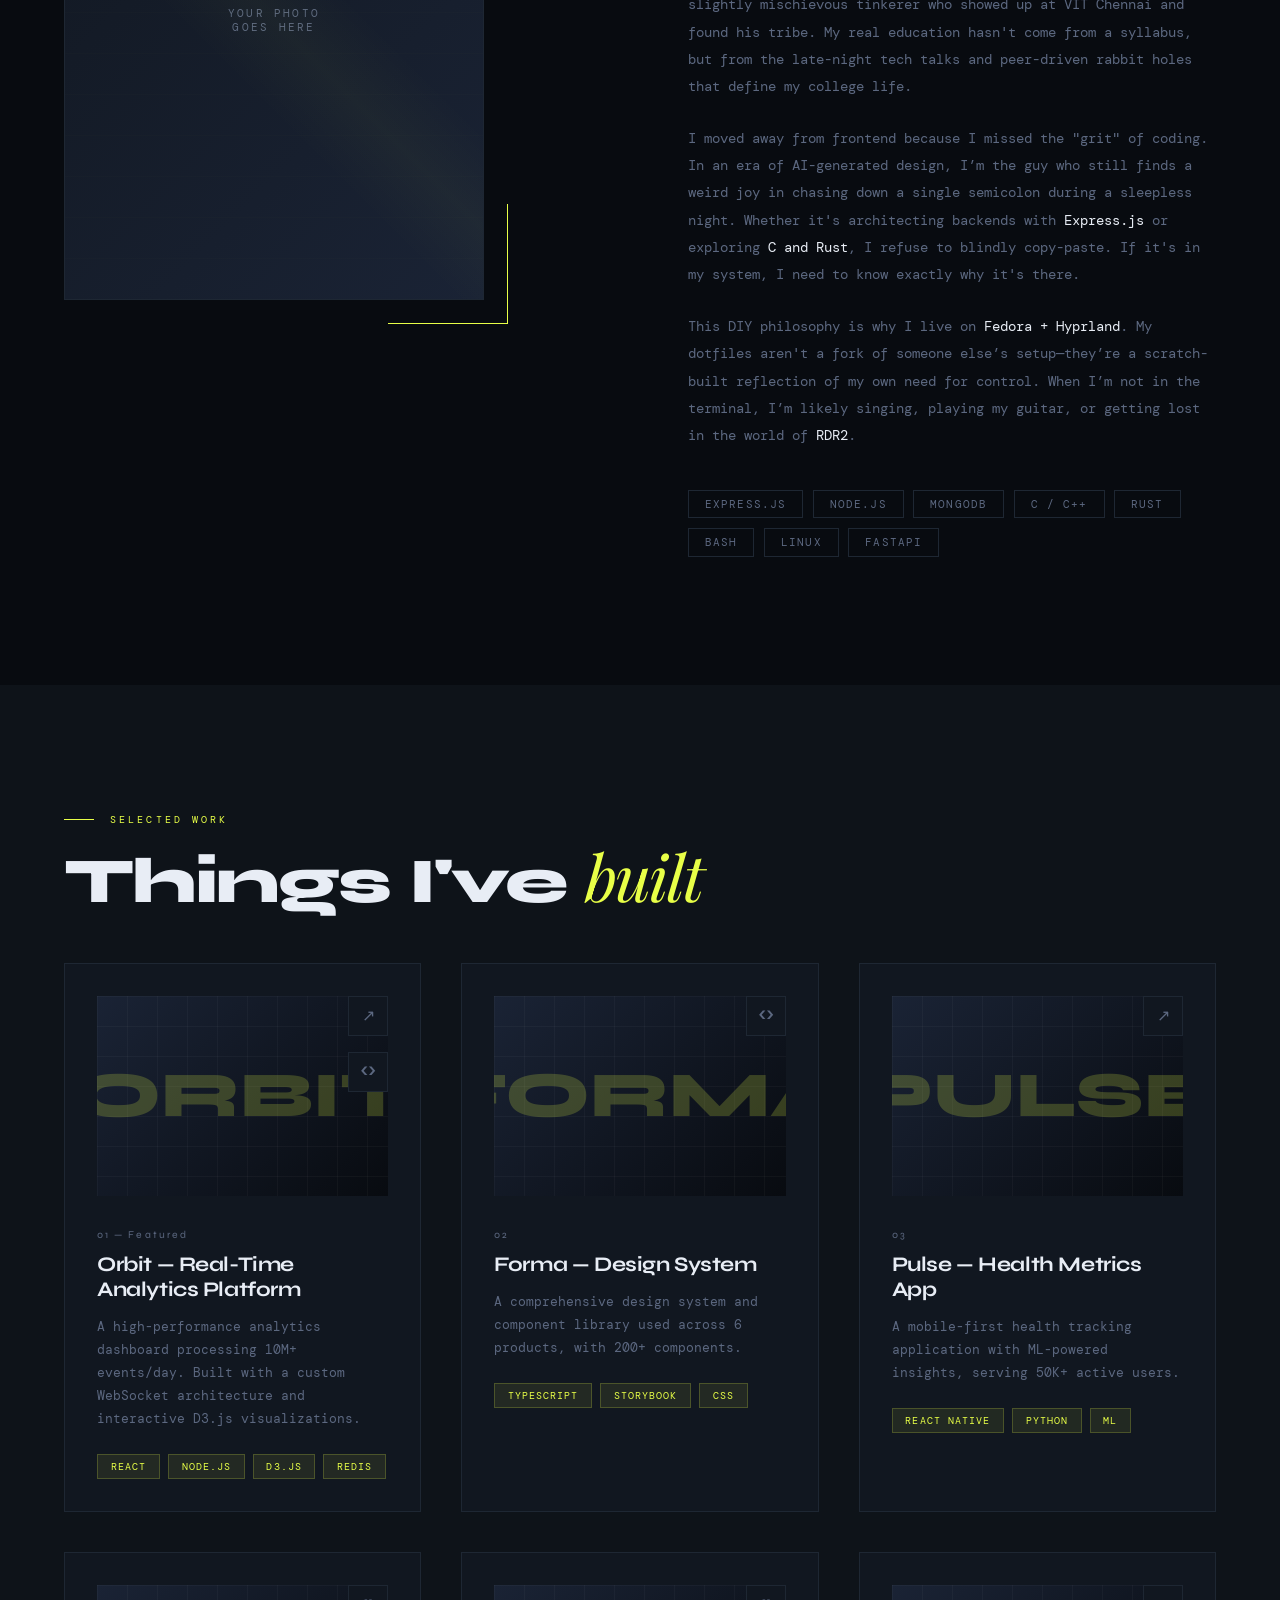
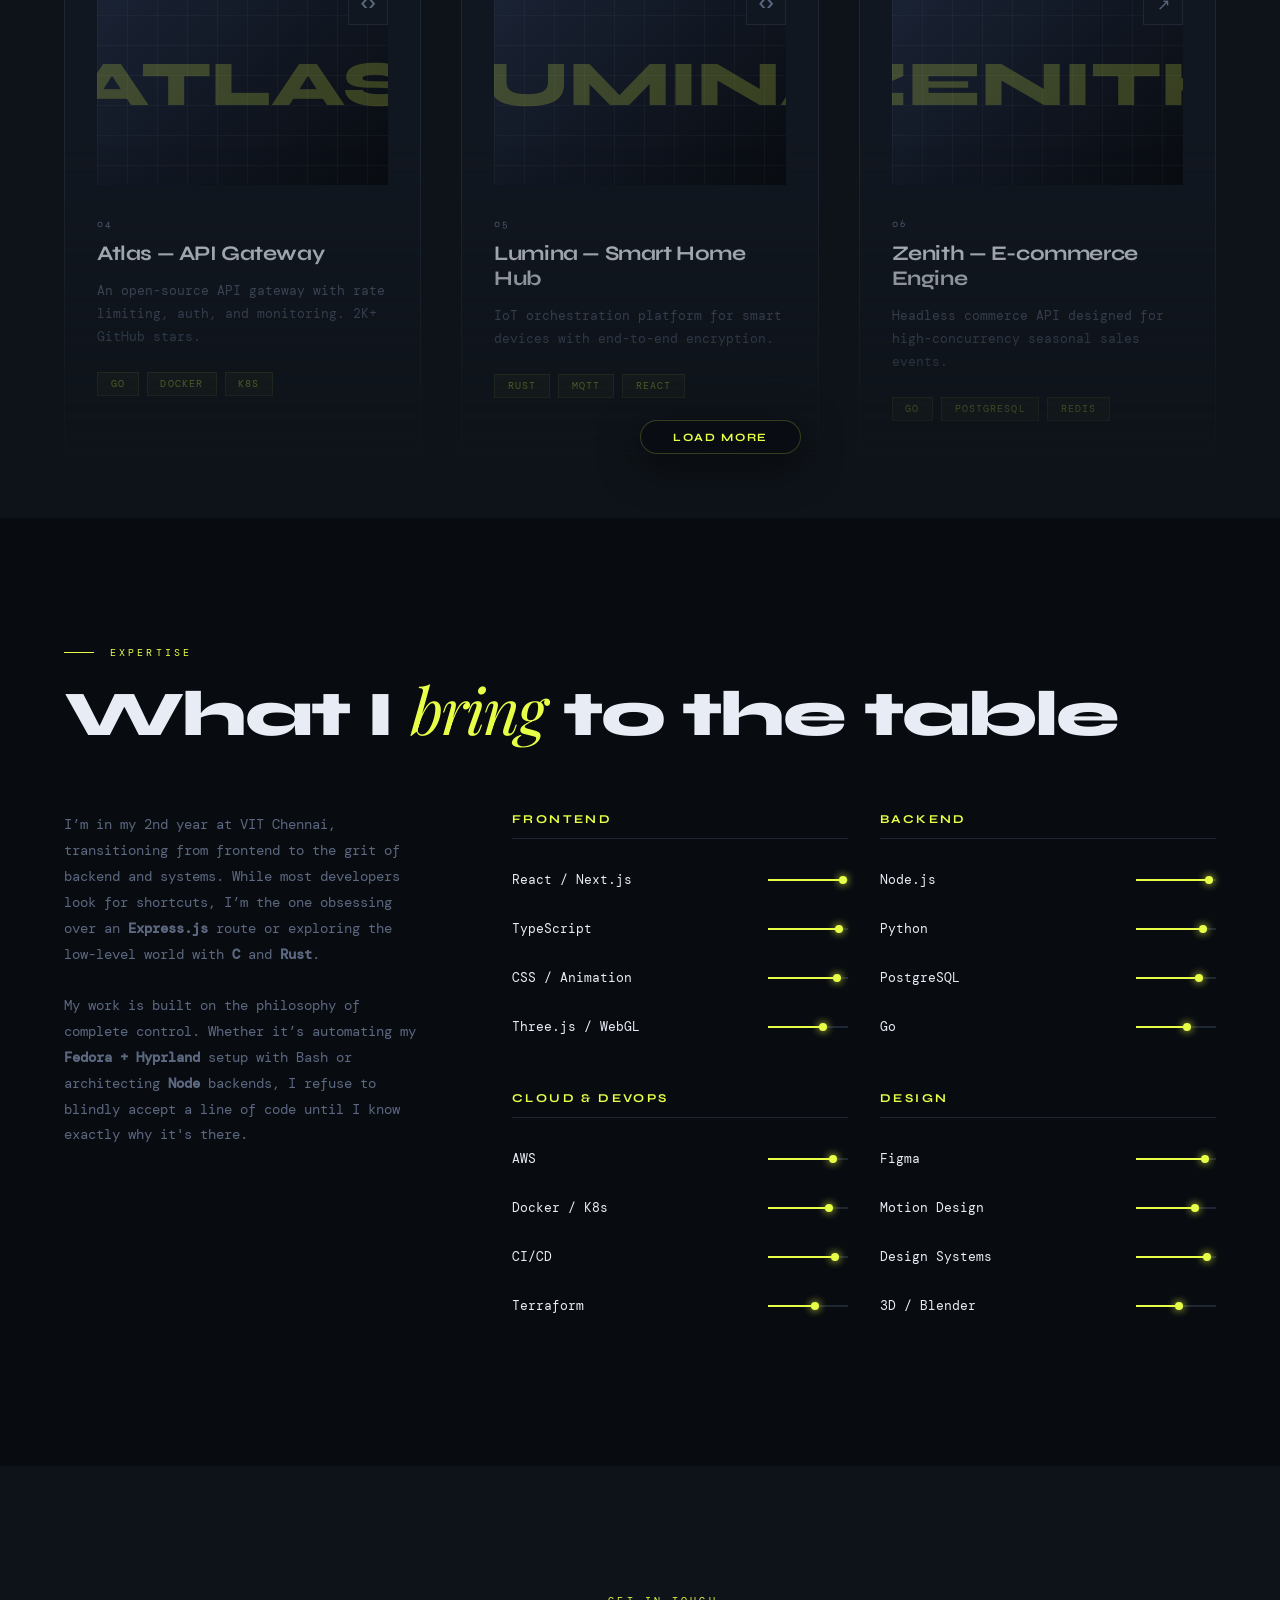
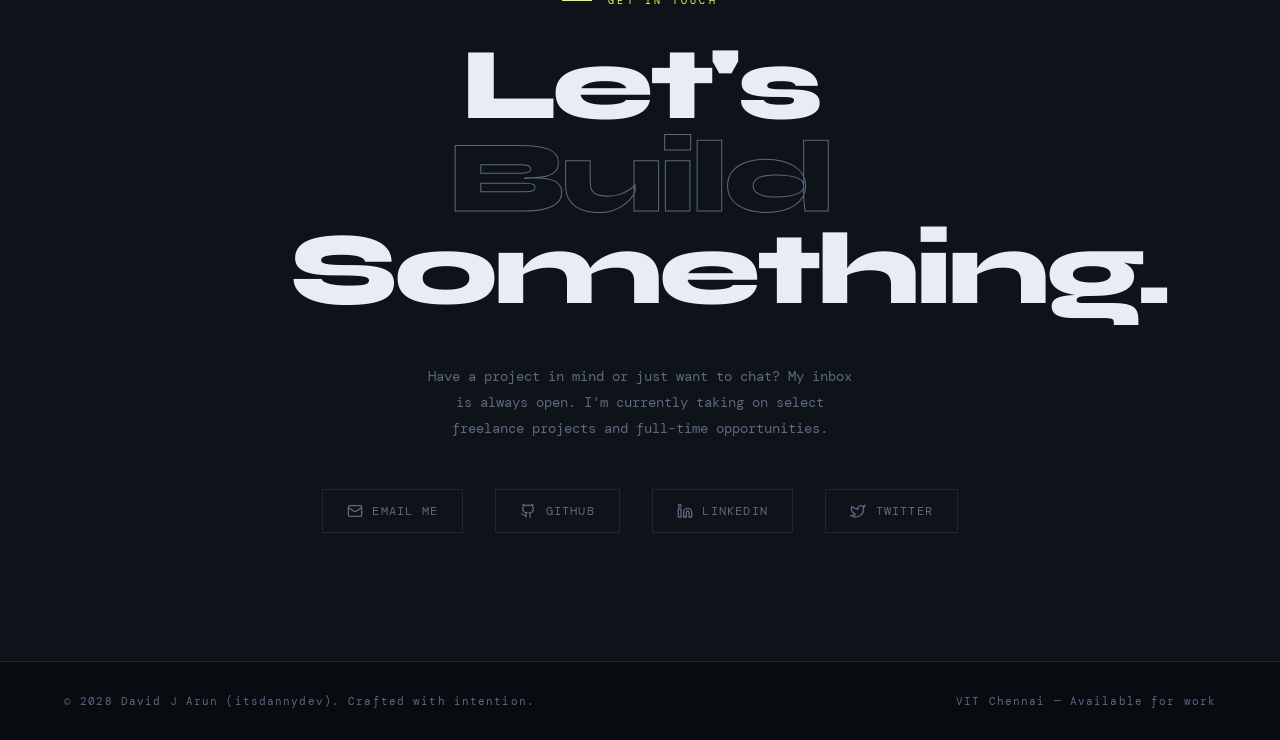
==== commit eb8e9054: "intro part edited" ====
--- a/portfolio.html
+++ b/portfolio.html
@@ -114,9 +114,9 @@
   <h2 class="section-title reveal reveal-delay-1">What I <em>bring</em> to the table</h2>
   <div class="skills-layout">
     <div class="skills-intro reveal reveal-delay-2">
-      <p>Over five years of building products from zero to one. I care deeply about both the code I write and the experiences it creates.</p>
+      <p>I’m in my 2nd year at VIT Chennai, transitioning from frontend to the grit of backend and systems. While most developers look for shortcuts, I’m the one obsessing over an <strong>Express.js</strong> route or exploring the low-level world with <strong>C</strong> and <strong>Rust</strong>.</p>
       <br>
-      <p>I work best at the intersection of product, engineering, and design — comfortable going deep on infrastructure one day and refining animations the next.</p>
+      <p>My work is built on the philosophy of complete control. Whether it’s automating my <strong>Fedora + Hyprland</strong> setup with Bash or architecting <strong>Node</strong> backends, I refuse to blindly accept a line of code until I know exactly why it's there.</p>
     </div>
     <div class="skills-grid reveal reveal-delay-3">
       <div class="skill-group">
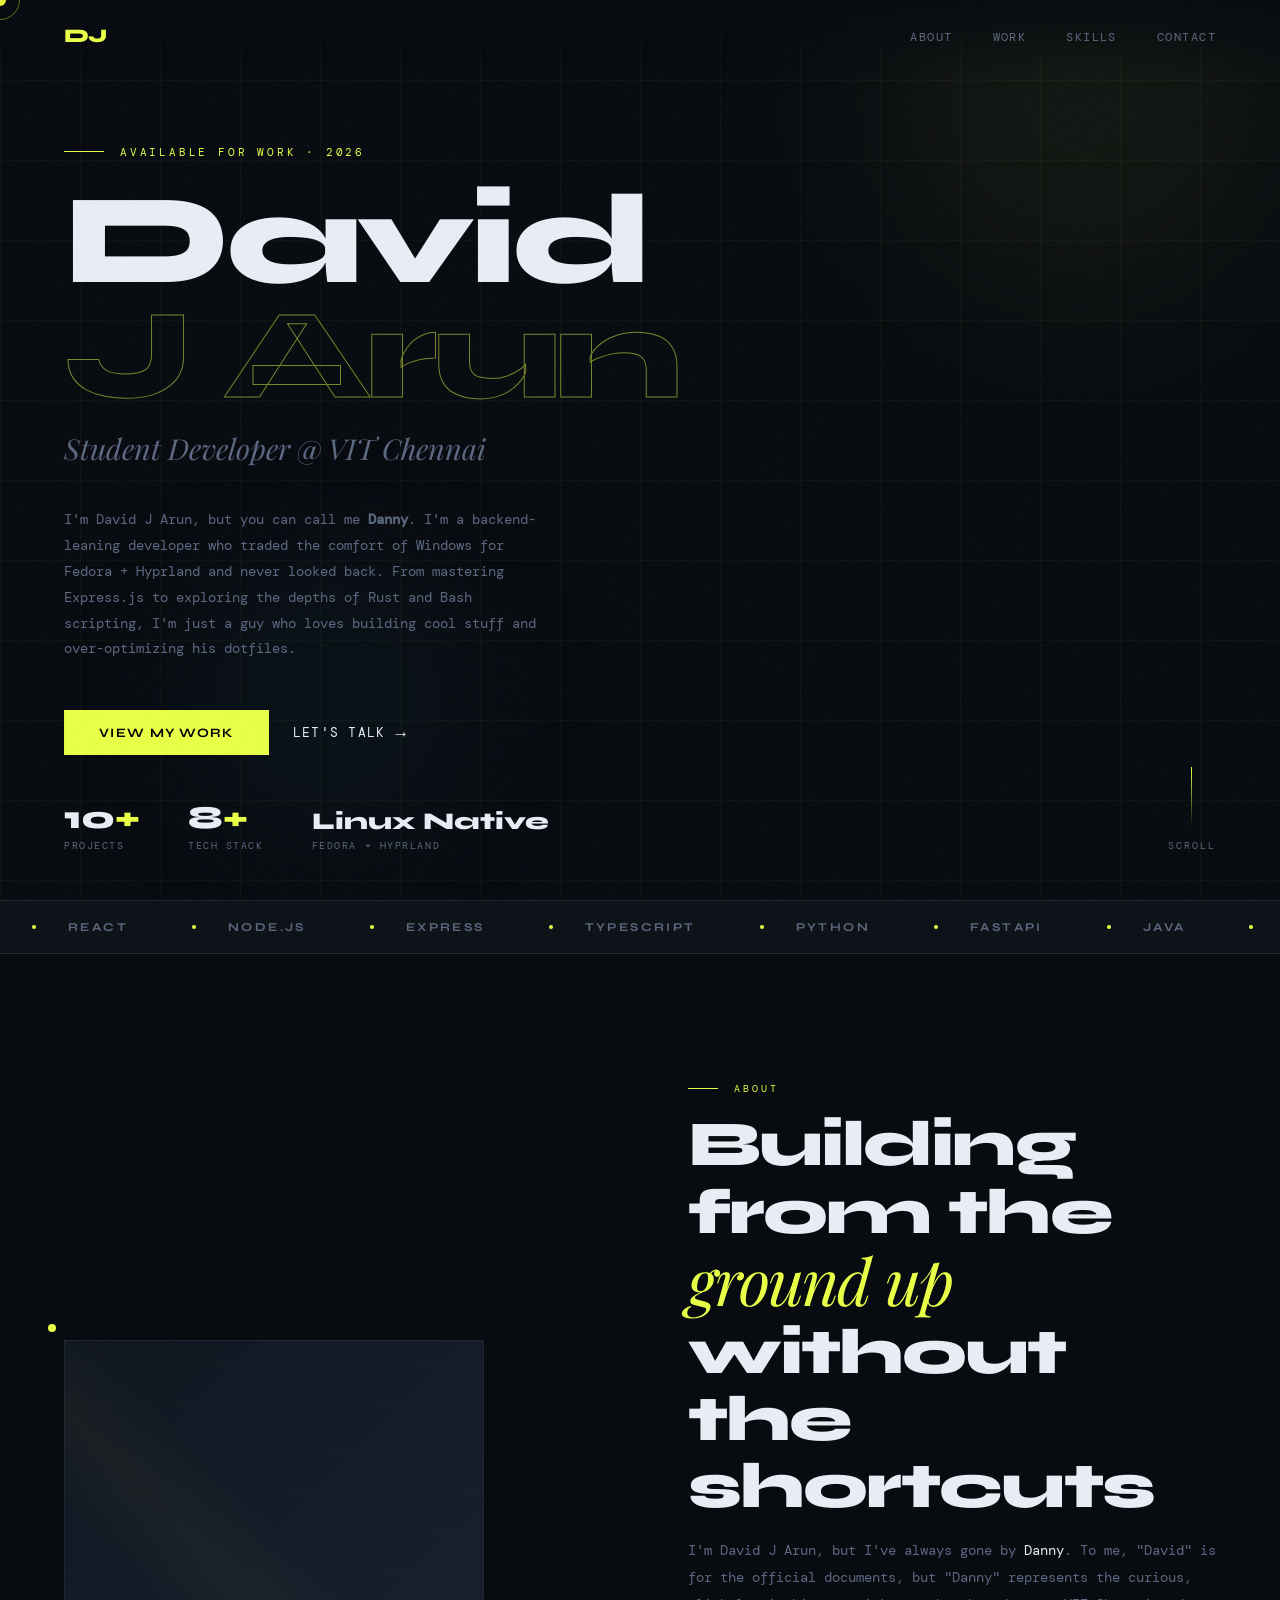
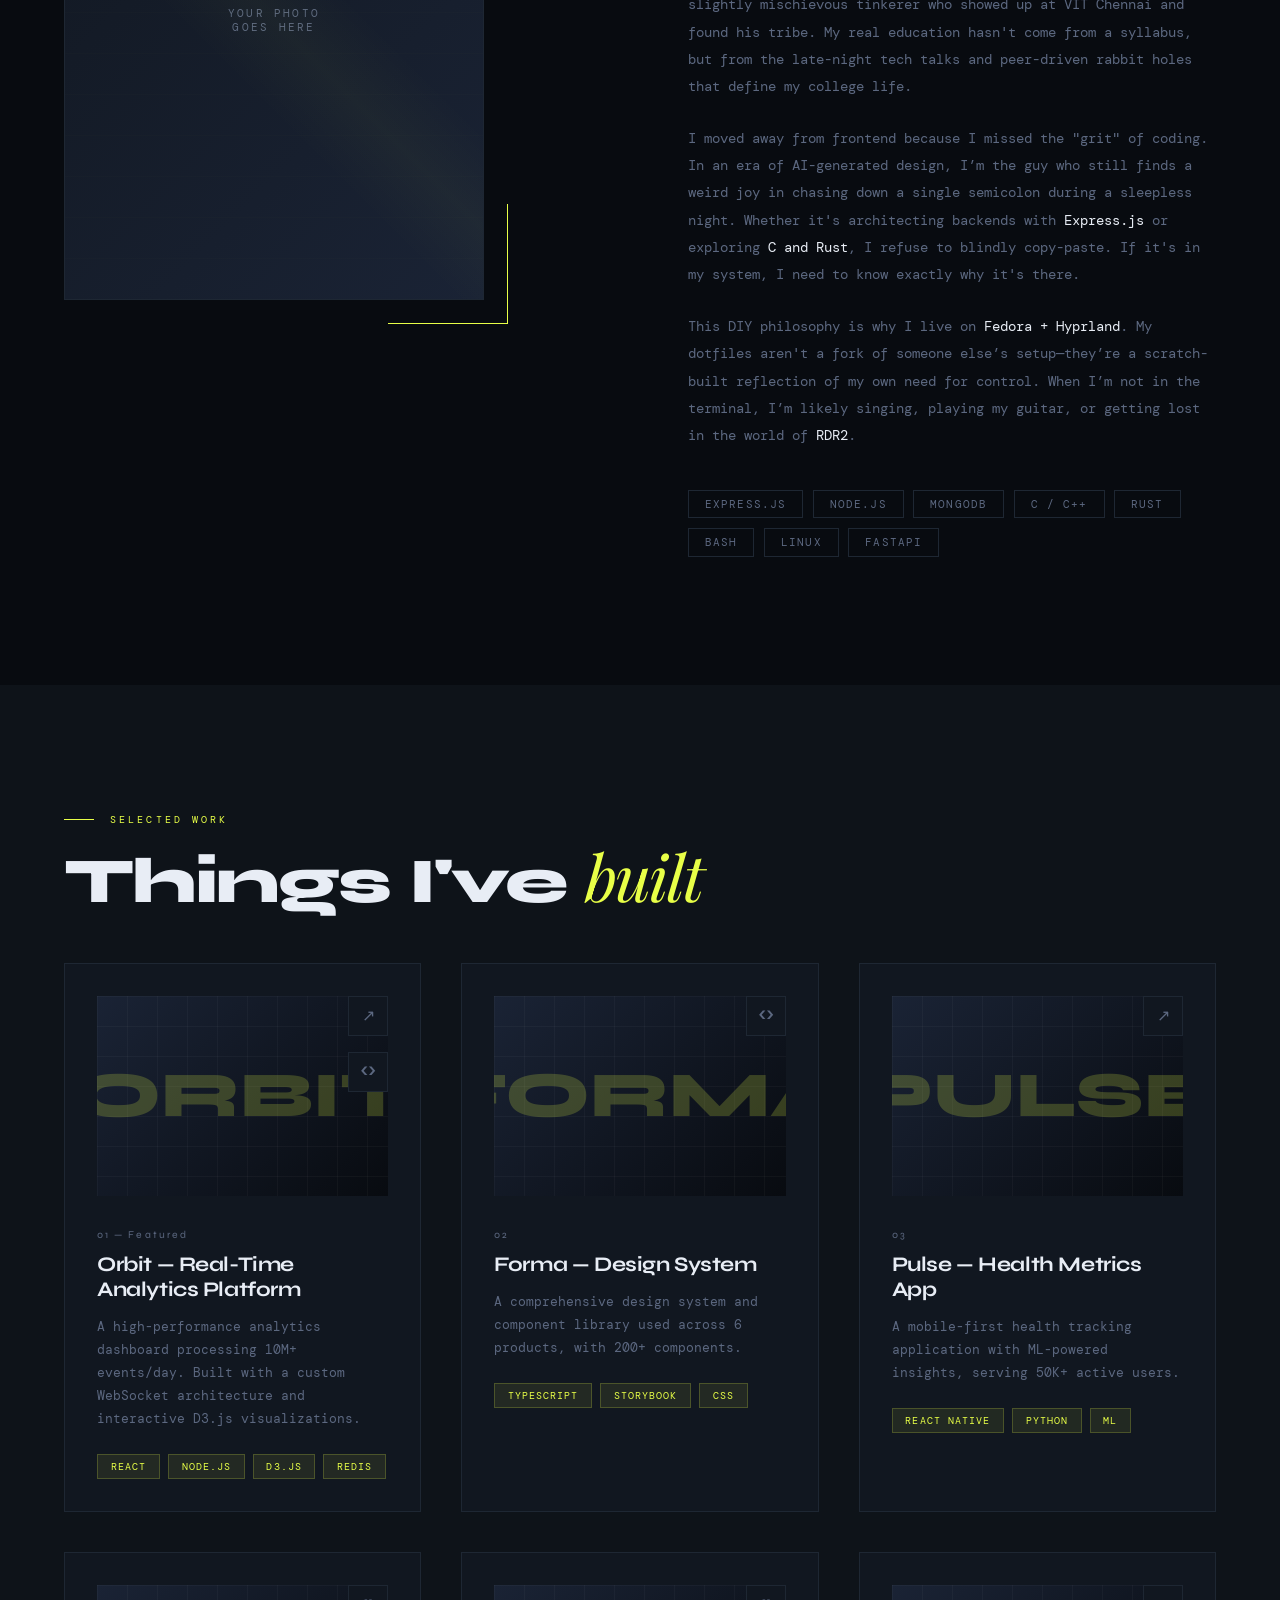
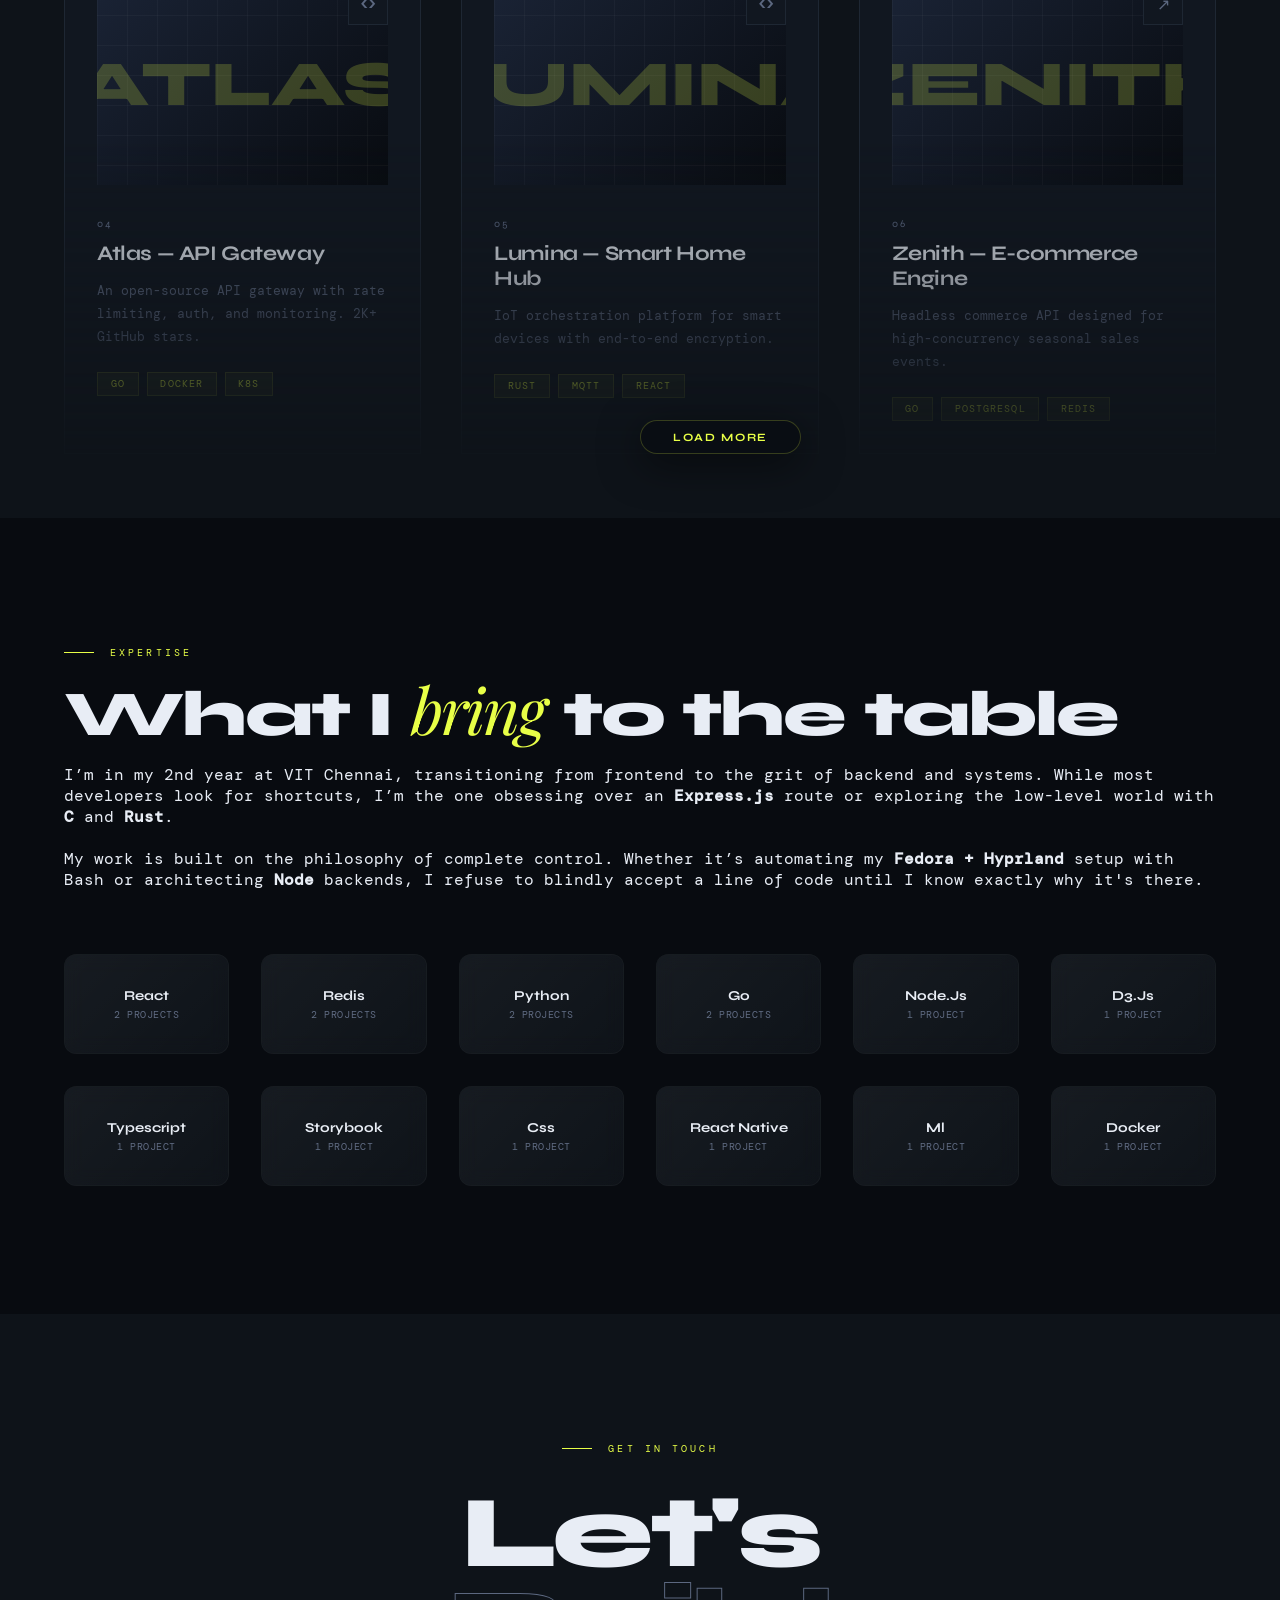
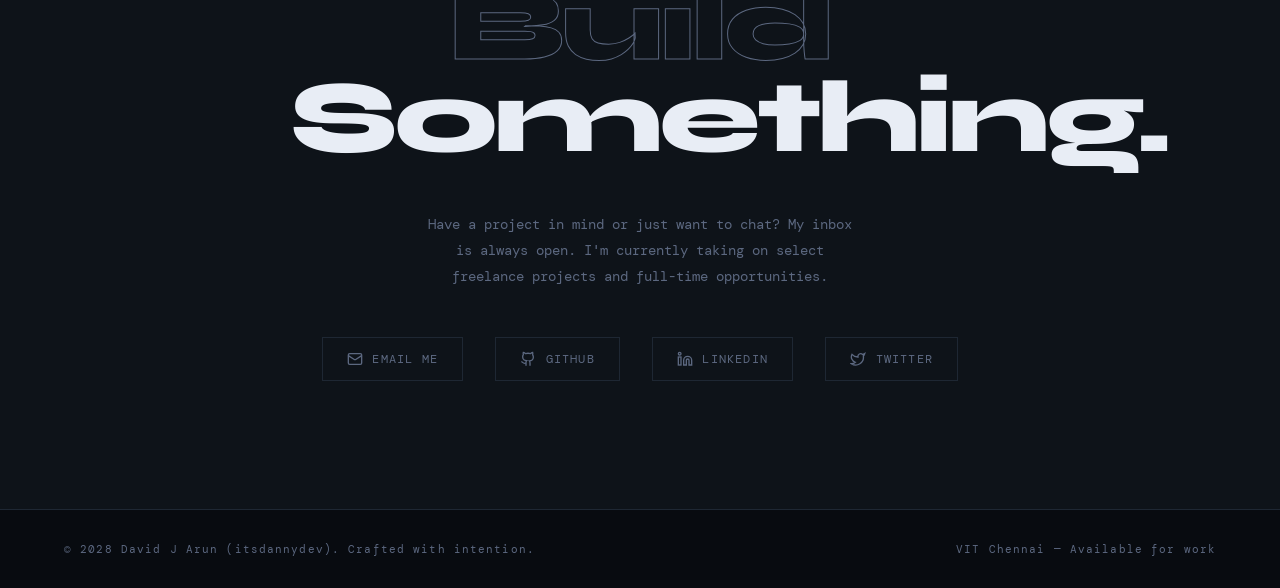
==== commit eedac2d1: "added most frequent techstacks as cards" ====
--- a/portfolio.html
+++ b/portfolio.html
@@ -118,35 +118,8 @@
       <br>
       <p>My work is built on the philosophy of complete control. Whether it’s automating my <strong>Fedora + Hyprland</strong> setup with Bash or architecting <strong>Node</strong> backends, I refuse to blindly accept a line of code until I know exactly why it's there.</p>
     </div>
-    <div class="skills-grid reveal reveal-delay-3">
-      <div class="skill-group">
-        <div class="skill-group-title">Frontend</div>
-        <div class="skill-item"><span class="skill-name">React / Next.js</span><div class="skill-bar-track"><div class="skill-bar-fill" style="width:95%"></div></div></div>
-        <div class="skill-item"><span class="skill-name">TypeScript</span><div class="skill-bar-track"><div class="skill-bar-fill" style="width:90%"></div></div></div>
-        <div class="skill-item"><span class="skill-name">CSS / Animation</span><div class="skill-bar-track"><div class="skill-bar-fill" style="width:88%"></div></div></div>
-        <div class="skill-item"><span class="skill-name">Three.js / WebGL</span><div class="skill-bar-track"><div class="skill-bar-fill" style="width:70%"></div></div></div>
-      </div>
-      <div class="skill-group">
-        <div class="skill-group-title">Backend</div>
-        <div class="skill-item"><span class="skill-name">Node.js</span><div class="skill-bar-track"><div class="skill-bar-fill" style="width:92%"></div></div></div>
-        <div class="skill-item"><span class="skill-name">Python</span><div class="skill-bar-track"><div class="skill-bar-fill" style="width:85%"></div></div></div>
-        <div class="skill-item"><span class="skill-name">PostgreSQL</span><div class="skill-bar-track"><div class="skill-bar-fill" style="width:80%"></div></div></div>
-        <div class="skill-item"><span class="skill-name">Go</span><div class="skill-bar-track"><div class="skill-bar-fill" style="width:65%"></div></div></div>
-      </div>
-      <div class="skill-group">
-        <div class="skill-group-title">Cloud & DevOps</div>
-        <div class="skill-item"><span class="skill-name">AWS</span><div class="skill-bar-track"><div class="skill-bar-fill" style="width:82%"></div></div></div>
-        <div class="skill-item"><span class="skill-name">Docker / K8s</span><div class="skill-bar-track"><div class="skill-bar-fill" style="width:78%"></div></div></div>
-        <div class="skill-item"><span class="skill-name">CI/CD</span><div class="skill-bar-track"><div class="skill-bar-fill" style="width:85%"></div></div></div>
-        <div class="skill-item"><span class="skill-name">Terraform</span><div class="skill-bar-track"><div class="skill-bar-fill" style="width:60%"></div></div></div>
-      </div>
-      <div class="skill-group">
-        <div class="skill-group-title">Design</div>
-        <div class="skill-item"><span class="skill-name">Figma</span><div class="skill-bar-track"><div class="skill-bar-fill" style="width:88%"></div></div></div>
-        <div class="skill-item"><span class="skill-name">Motion Design</span><div class="skill-bar-track"><div class="skill-bar-fill" style="width:75%"></div></div></div>
-        <div class="skill-item"><span class="skill-name">Design Systems</span><div class="skill-bar-track"><div class="skill-bar-fill" style="width:90%"></div></div></div>
-        <div class="skill-item"><span class="skill-name">3D / Blender</span><div class="skill-bar-track"><div class="skill-bar-fill" style="width:55%"></div></div></div>
-      </div>
+    <div class="skills-dynamic-container reveal reveal-delay-3" id="skillsGrid">
+      <!-- Dynamic skill cards will be injected here -->
     </div>
   </div>
 </section>
--- a/style.css
+++ b/style.css
@@ -518,50 +518,96 @@
 }
 
 
-/* SKILLS */
-#skills { }
-.skills-layout {
-  display: grid; grid-template-columns: 1fr 2fr; gap: 6rem;
-  margin-top: 4rem;
-}
-.skills-intro { font-size: 0.85rem; line-height: 1.9; color: var(--muted); }
-.skills-grid { display: grid; grid-template-columns: 1fr 1fr; gap: 2rem; }
-.skill-group { }
-.skill-group-title {
-  font-family: 'Syne', sans-serif; font-weight: 700;
-  font-size: 0.75rem; letter-spacing: 0.2em; text-transform: uppercase;
-  color: var(--accent); margin-bottom: 1.5rem;
-  padding-bottom: 0.75rem;
-  border-bottom: 1px solid var(--border);
-}
-.skill-item {
-  display: flex; justify-content: space-between; align-items: center;
-  margin-bottom: 1rem; padding: 0.5rem 0;
-}
-.skill-name { font-size: 0.8rem; color: var(--text); }
-.skill-bar-track {
-  width: 80px; height: 2px;
-  background: var(--border); position: relative; overflow: visible;
-}
-.skill-bar-fill {
-  height: 100%;
-  background: var(--accent);
-  position: relative;
-  animation: fillBar 1.5s ease forwards;
-  transform-origin: left;
-  transform: scaleX(0);
-}
-.skill-bar-fill::after {
+/* SKILLS DYNAMIC GRID */
+.skills-dynamic-container {
+  display: grid;
+  grid-template-columns: repeat(auto-fill, minmax(160px, 1fr)); /* Slightly larger cards */
+  gap: 2rem; /* Increased gap */
+  margin-top: 4rem; /* More space from intro */
+}
+
+.skill-card {
+  background: rgba(17, 23, 32, 0.4); /* Glassmorphism base */
+  backdrop-filter: blur(10px);
+  -webkit-backdrop-filter: blur(10px);
+  border: 1px solid rgba(255, 255, 255, 0.05); /* Subtle reflective border */
+  border-radius: 12px; /* Slightly rounded */
+  padding: 2rem;
+  display: flex;
+  flex-direction: column;
+  align-items: center;
+  justify-content: center;
+  text-align: center;
+  gap: 1.25rem;
+  transition: all 0.4s cubic-bezier(0.4, 0, 0.2, 1);
+  cursor: none;
+  position: relative;
+  overflow: hidden;
+}
+
+/* Reflective Shine Effect */
+.skill-card::before {
   content: '';
-  position: absolute; right: -3px; top: -3px;
-  width: 8px; height: 8px;
-  background: var(--accent);
-  border-radius: 50%;
-  box-shadow: 0 0 8px var(--accent);
-}
-@keyframes fillBar {
-  to { transform: scaleX(1); }
-}
+  position: absolute;
+  top: -150%; left: -150%;
+  width: 300%; height: 300%;
+  background: linear-gradient(
+    135deg,
+    transparent,
+    rgba(255, 255, 255, 0.05),
+    transparent
+  );
+  transition: 0.6s ease;
+}
+
+.skill-card:hover::before {
+  top: 100%; left: 100%;
+}
+
+.skill-card:hover {
+  transform: translateY(-8px);
+  border-color: rgba(232, 255, 71, 0.4);
+  background: rgba(17, 23, 32, 0.6);
+  box-shadow: 0 15px 35px rgba(0, 0, 0, 0.4), 
+              0 0 15px rgba(232, 255, 71, 0.1);
+}
+
+.skill-icon {
+  width: 48px; /* Slightly bigger icon */
+  height: 48px;
+  filter: grayscale(1) opacity(0.5);
+  transition: all 0.4s ease;
+}
+
+.skill-card:hover .skill-icon {
+  filter: grayscale(0) opacity(1) drop-shadow(0 0 8px rgba(232, 255, 71, 0.3));
+  transform: scale(1.1);
+}
+
+.skill-info {
+  display: flex;
+  flex-direction: column;
+  gap: 0.25rem;
+}
+
+.skill-name {
+  font-family: 'Syne', sans-serif;
+  font-weight: 700;
+  font-size: 0.85rem;
+  color: var(--text);
+  text-transform: capitalize;
+}
+
+.skill-count {
+  font-size: 0.65rem;
+  color: var(--muted);
+  letter-spacing: 0.05em;
+  text-transform: uppercase;
+}
+
+/* Remove old skill styles */
+/* (Keeping the section and layout container but removing item specifics) */
+
 
 /* CONTACT */
 #contact {
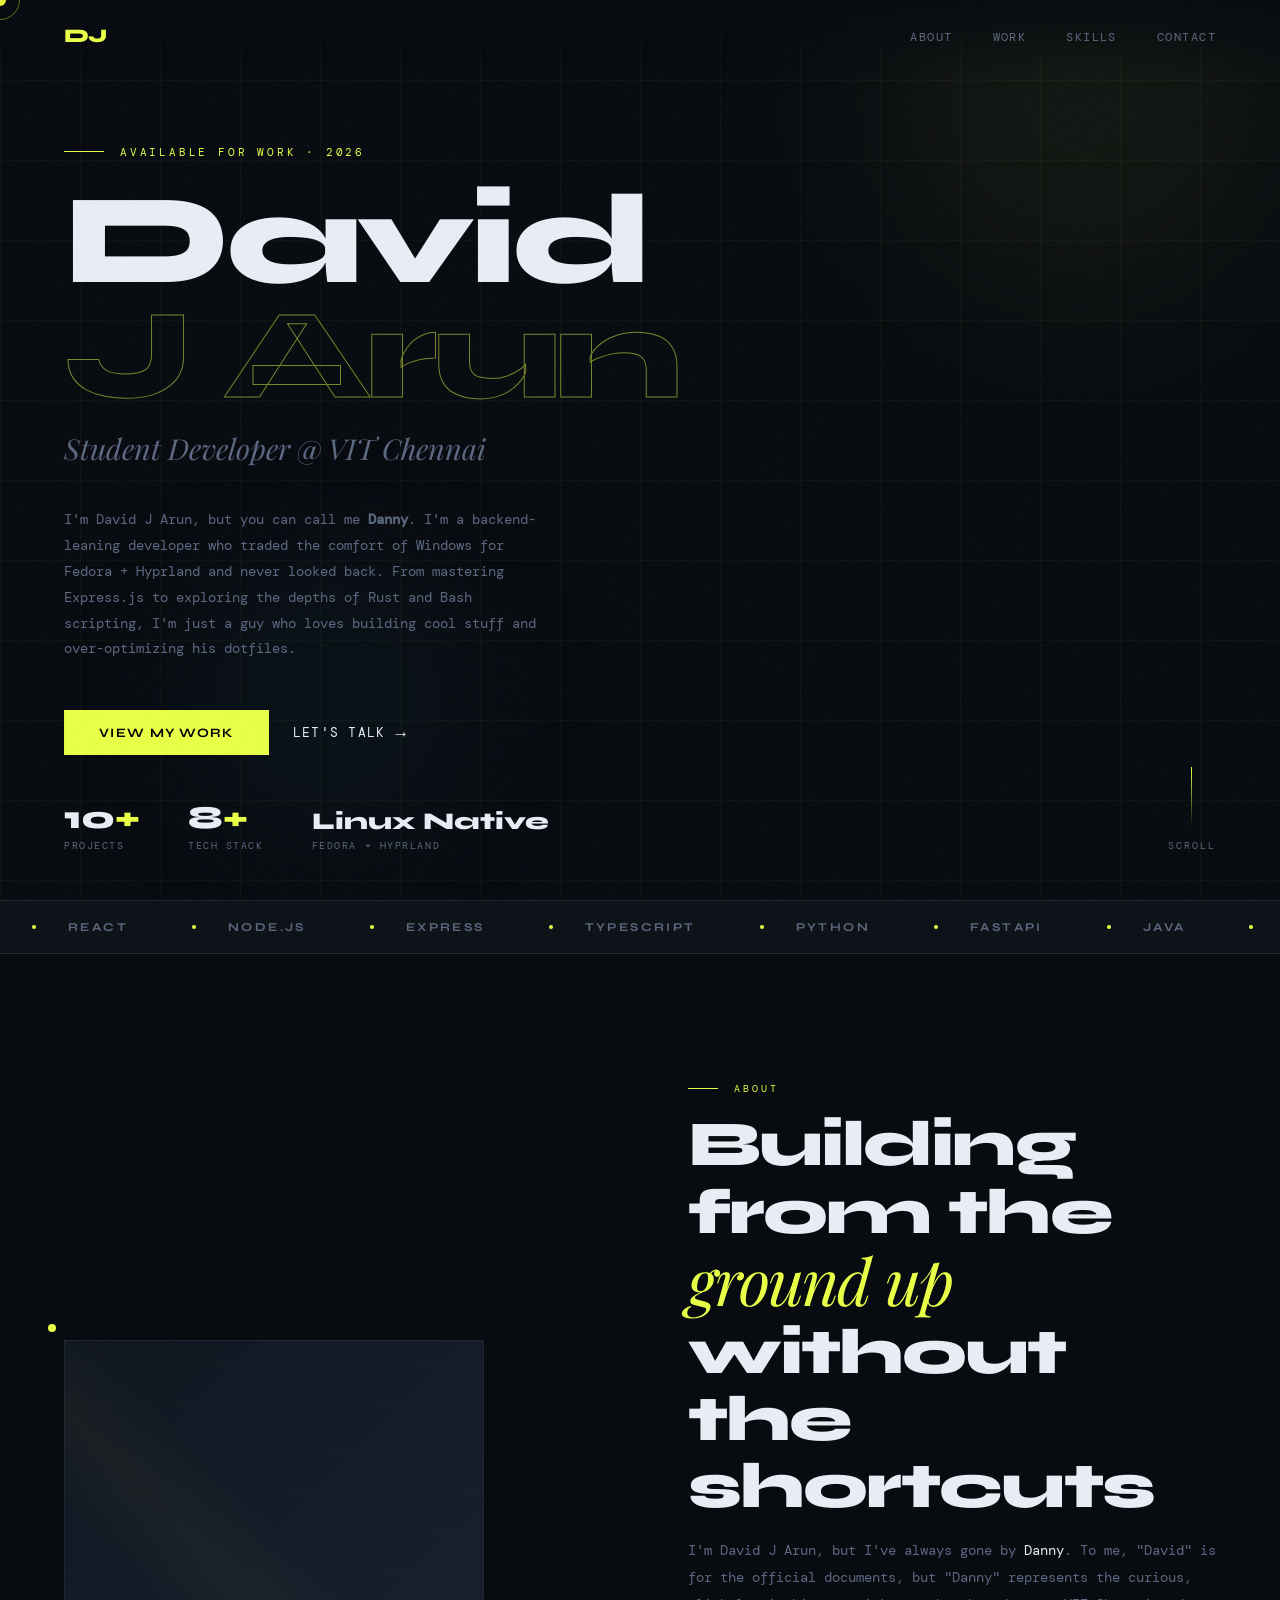
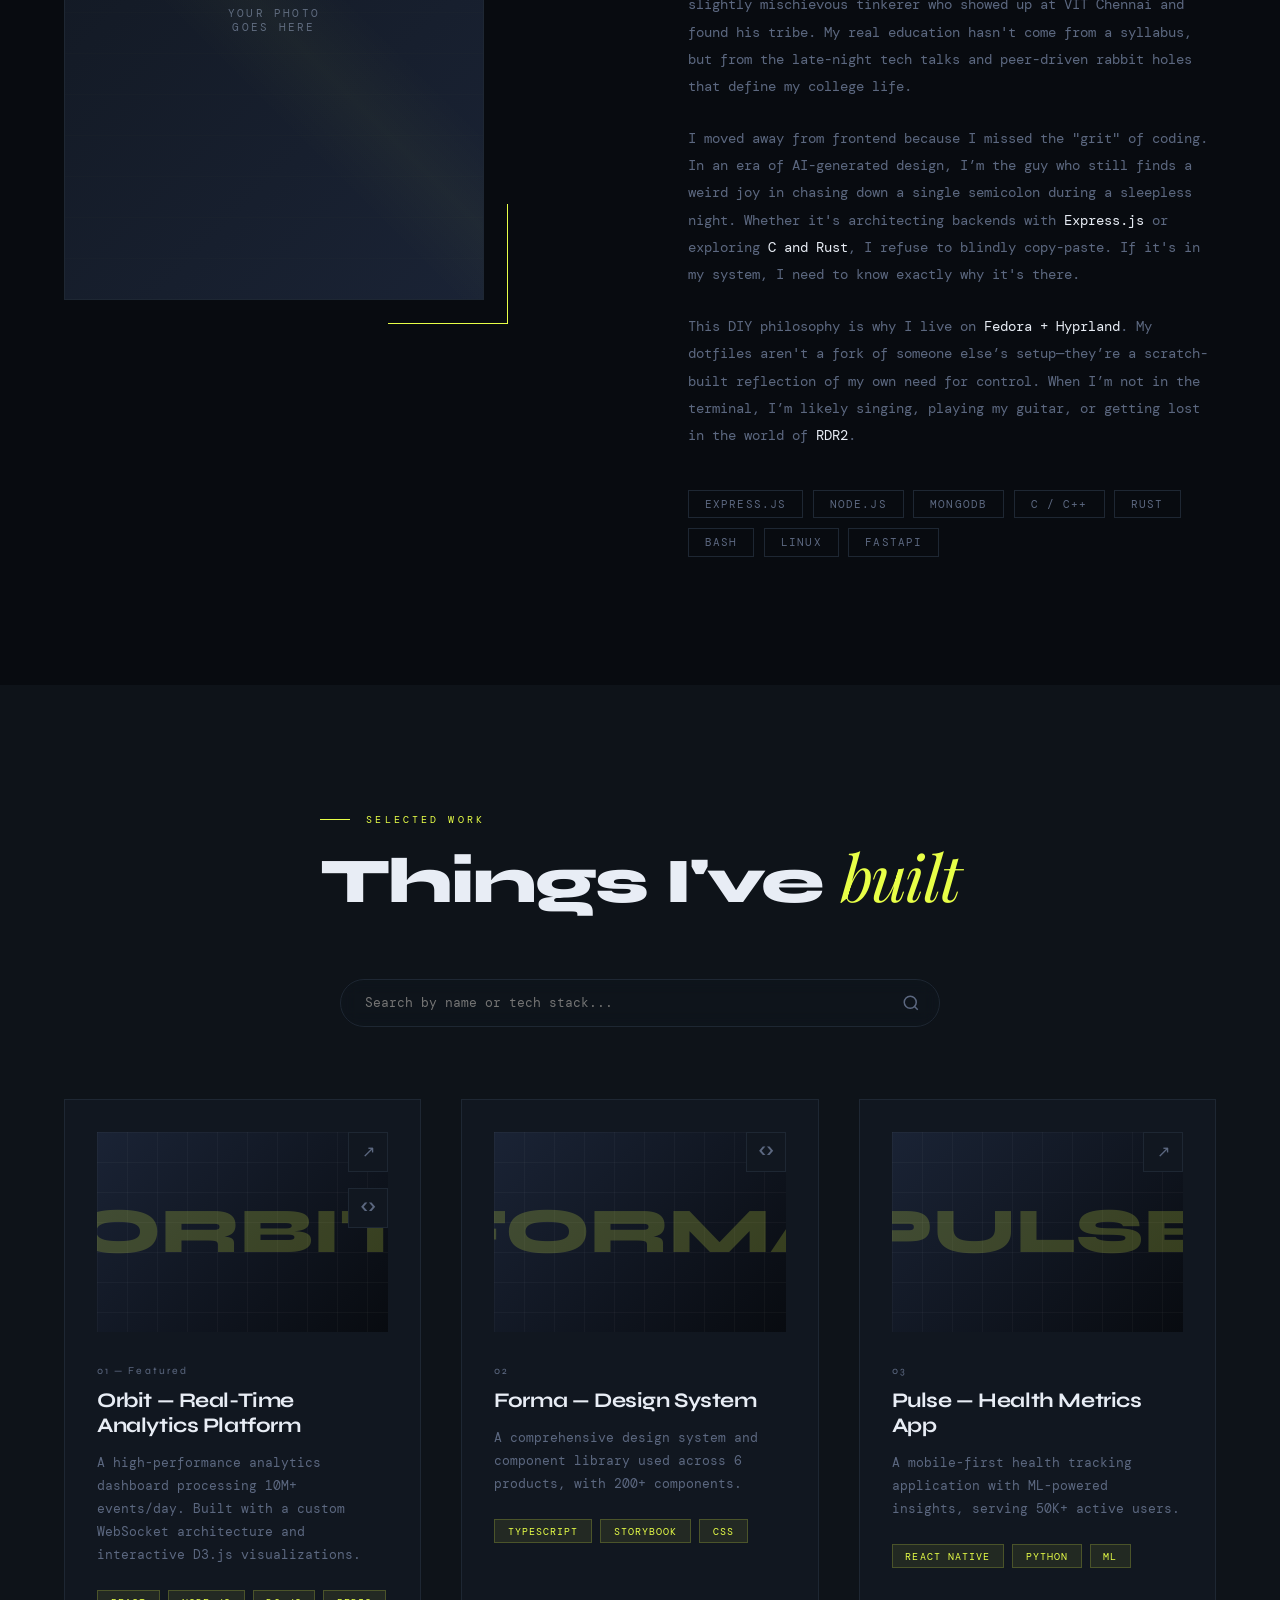
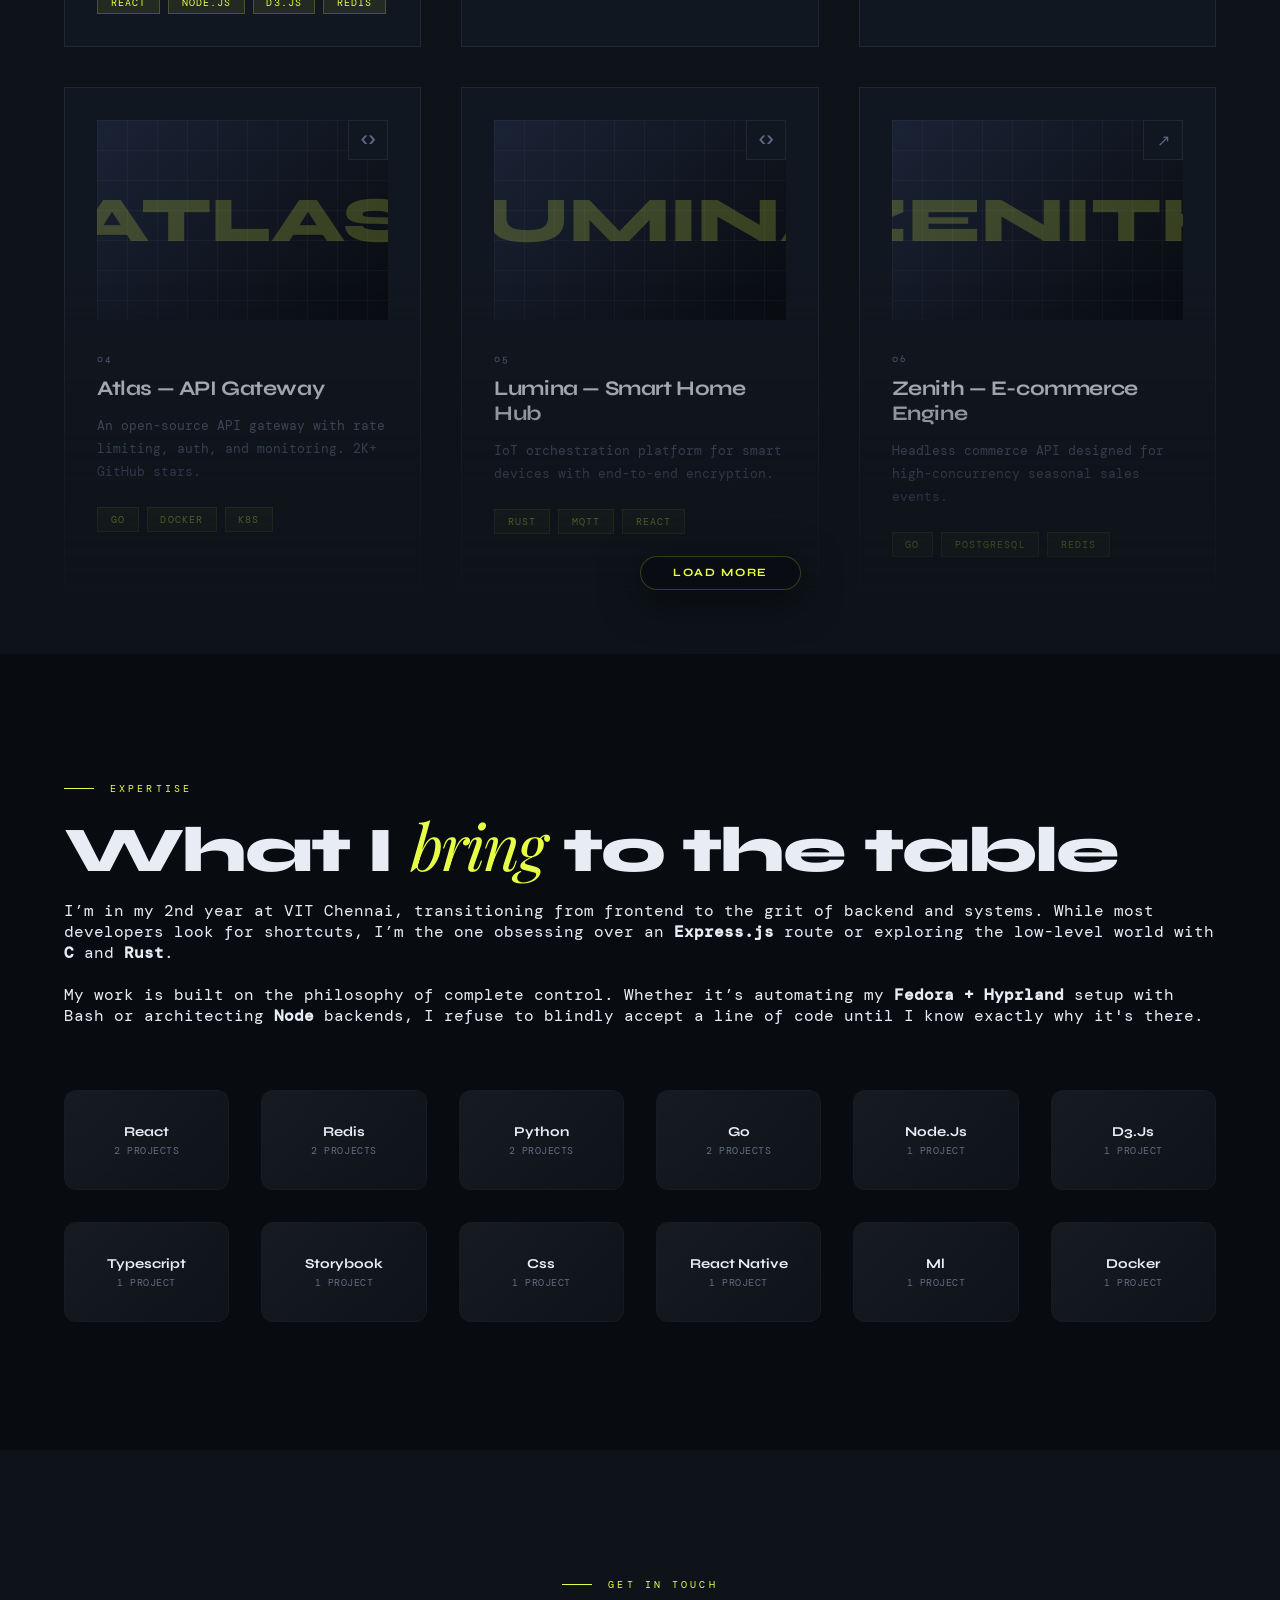
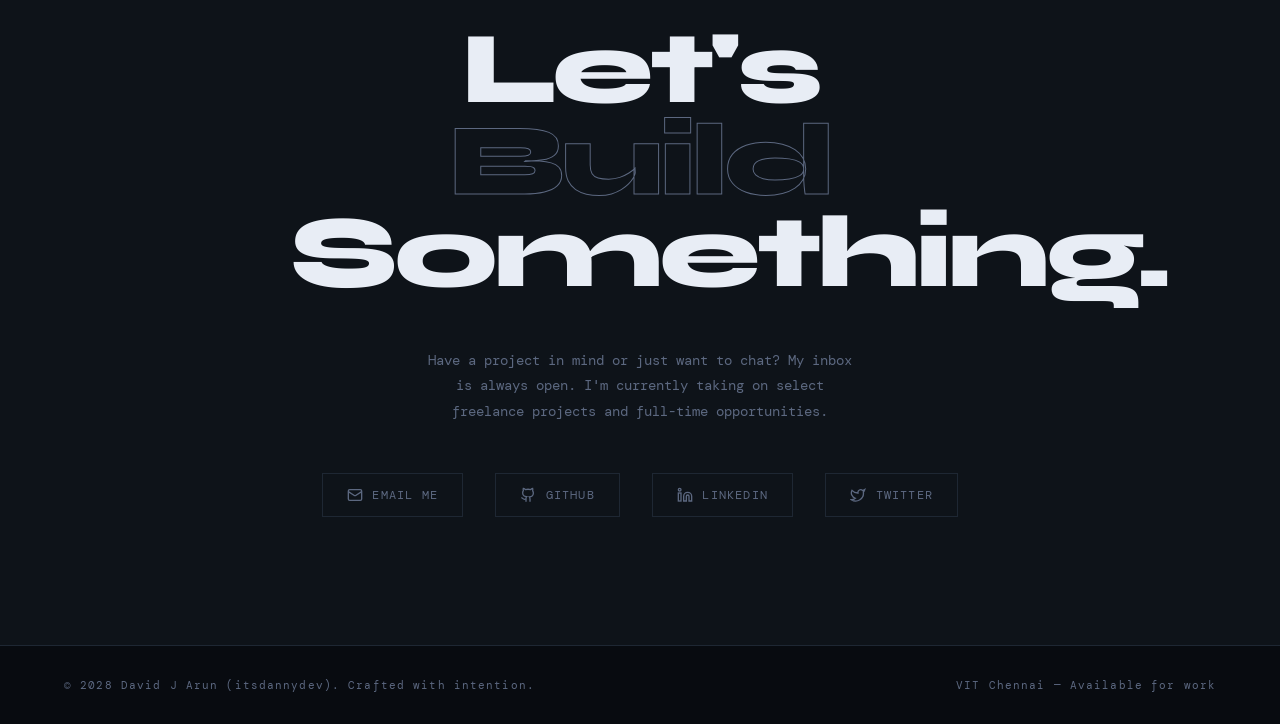
==== commit 6609d0f8: "added search feature for projects projects can now be searched with name or with techstack. the text" ====
--- a/portfolio.html
+++ b/portfolio.html
@@ -99,6 +99,10 @@
       <div class="section-tag reveal">Selected Work</div>
       <h2 class="section-title reveal reveal-delay-1">Things I've <em>built</em></h2>
     </div>
+    <div class="projects-search reveal reveal-delay-2">
+      <input type="text" id="projectSearch" placeholder="Search by name or tech stack..." autocomplete="off">
+      <svg viewBox="0 0 24 24" fill="none" stroke="currentColor" stroke-width="2" class="search-icon"><circle cx="11" cy="11" r="8"/><path d="m21 21-4.3-4.3"/></svg>
+    </div>
   </div>
   <div class="projects-grid reveal is-collapsed" id="projectsGrid">
     <!-- Projects will be injected here via script.js -->
--- a/style.css
+++ b/style.css
@@ -349,13 +349,80 @@
 /* PROJECTS GRID */
 #projects { background: var(--surface); position: relative; padding-bottom: 2rem; overflow: visible; }
 
+.projects-header {
+  display: flex;
+  flex-direction: column;
+  align-items: center;
+  text-align: center;
+  margin-bottom: 3rem;
+  gap: 3rem;
+  width: 100%;
+}
+
+.projects-search {
+  position: relative;
+  width: 100%;
+  max-width: 600px; /* Wider search bar for better desktop presence */
+}
+
+/* Search Highlight Styling */
+.search-highlight {
+  background: rgba(232, 255, 71, 0.2);
+  color: var(--accent);
+  padding: 0 2px;
+  border-radius: 2px;
+}
+
+
+#projectSearch {
+  width: 100%;
+  background: rgba(17, 23, 32, 0.4);
+  backdrop-filter: blur(8px);
+  -webkit-backdrop-filter: blur(8px);
+  border: 1px solid var(--border);
+  padding: 0.9rem 1.5rem;
+  padding-right: 3rem;
+  border-radius: 100px;
+  color: var(--text);
+  font-family: 'DM Mono', monospace;
+  font-size: 0.8rem;
+  outline: none;
+  transition: all 0.3s ease;
+}
+
+#projectSearch:focus {
+  border-color: var(--accent);
+  box-shadow: 0 0 15px rgba(232, 255, 71, 0.1);
+  background: rgba(17, 23, 32, 0.6);
+}
+
+.search-icon {
+  position: absolute;
+  right: 1.25rem;
+  top: 50%;
+  transform: translateY(-50%);
+  width: 18px;
+  height: 18px;
+  color: var(--muted);
+  pointer-events: none;
+  transition: color 0.3s;
+}
+
+#projectSearch:focus + .search-icon {
+  color: var(--accent);
+}
+
+@media (max-width: 600px) {
+  .projects-search { min-width: 100%; }
+}
+
 .projects-grid {
   display: grid;
   grid-template-columns: repeat(3, 1fr);
   gap: 2.5rem;
   position: relative;
   transition: max-height 0.8s ease;
-  padding: 2rem 0;
+  padding: 1.5rem 0 2rem; /* Reduced top padding */
 }
 
 
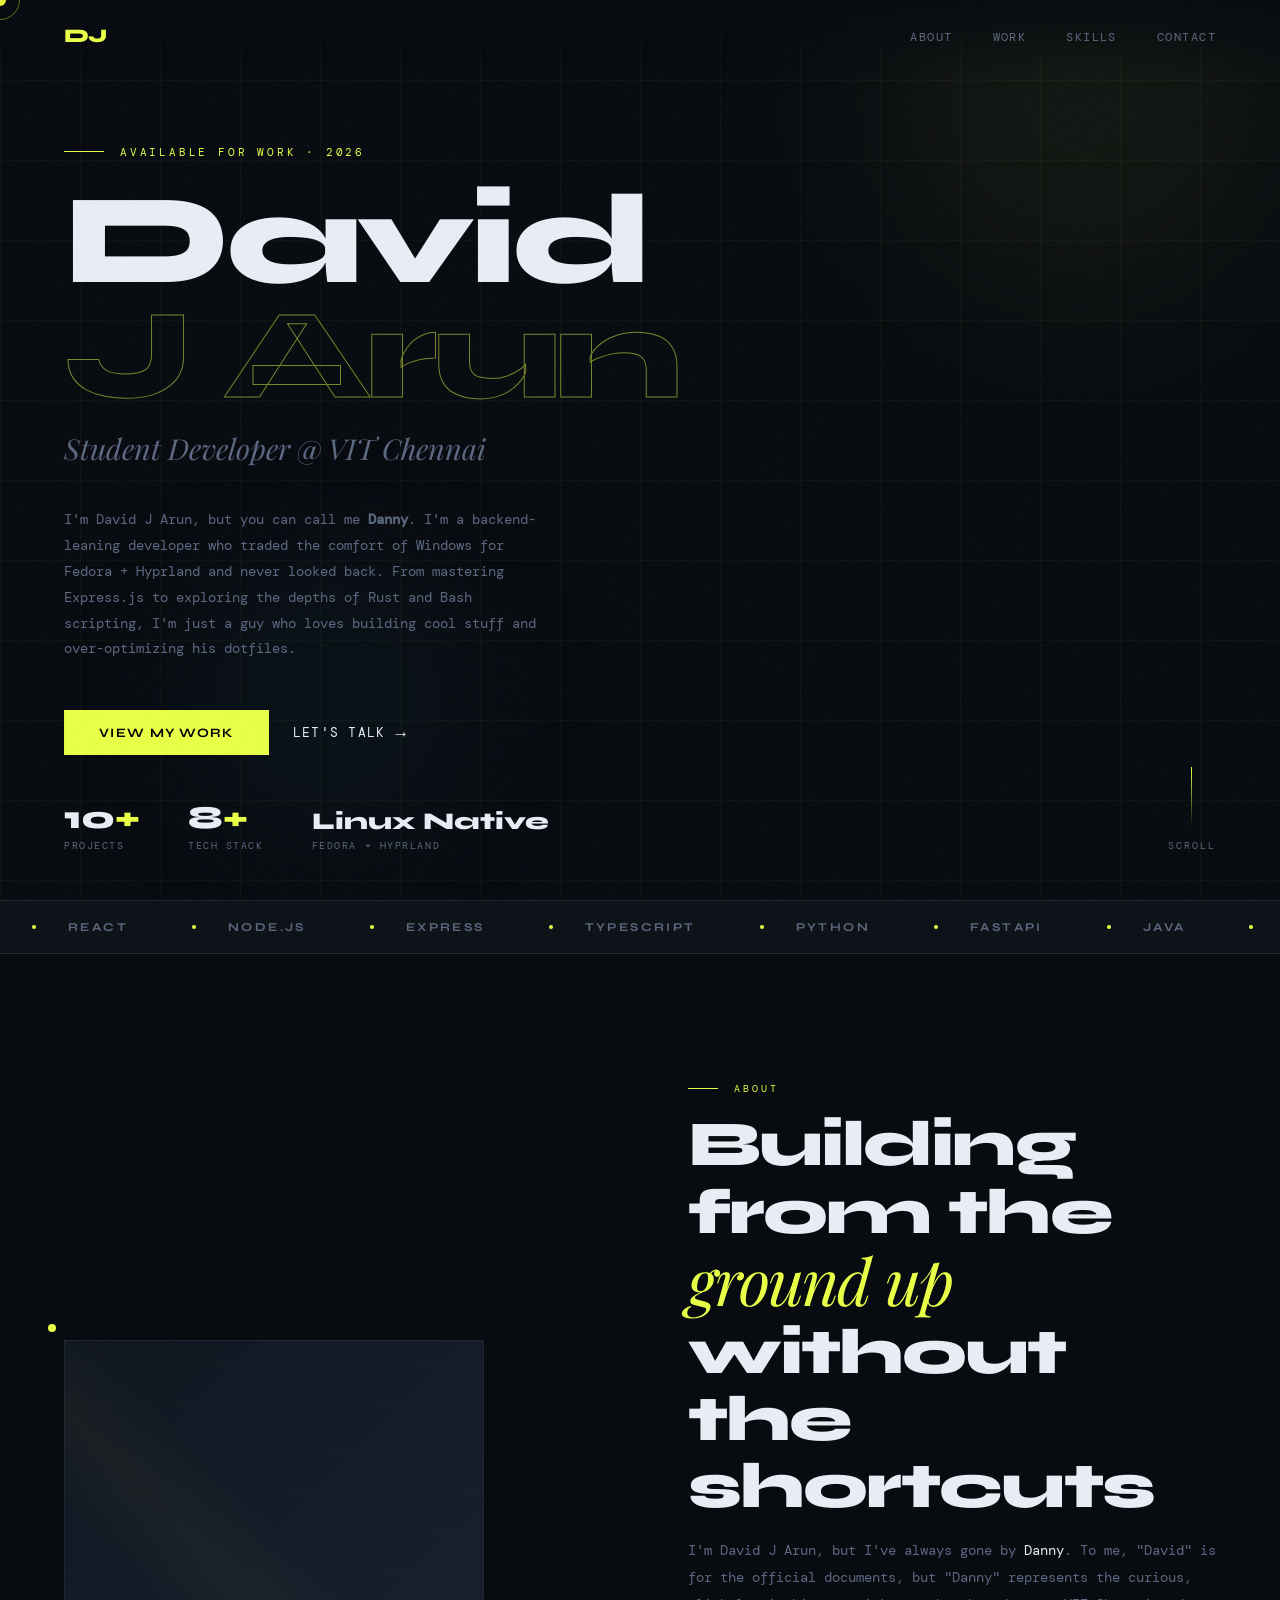
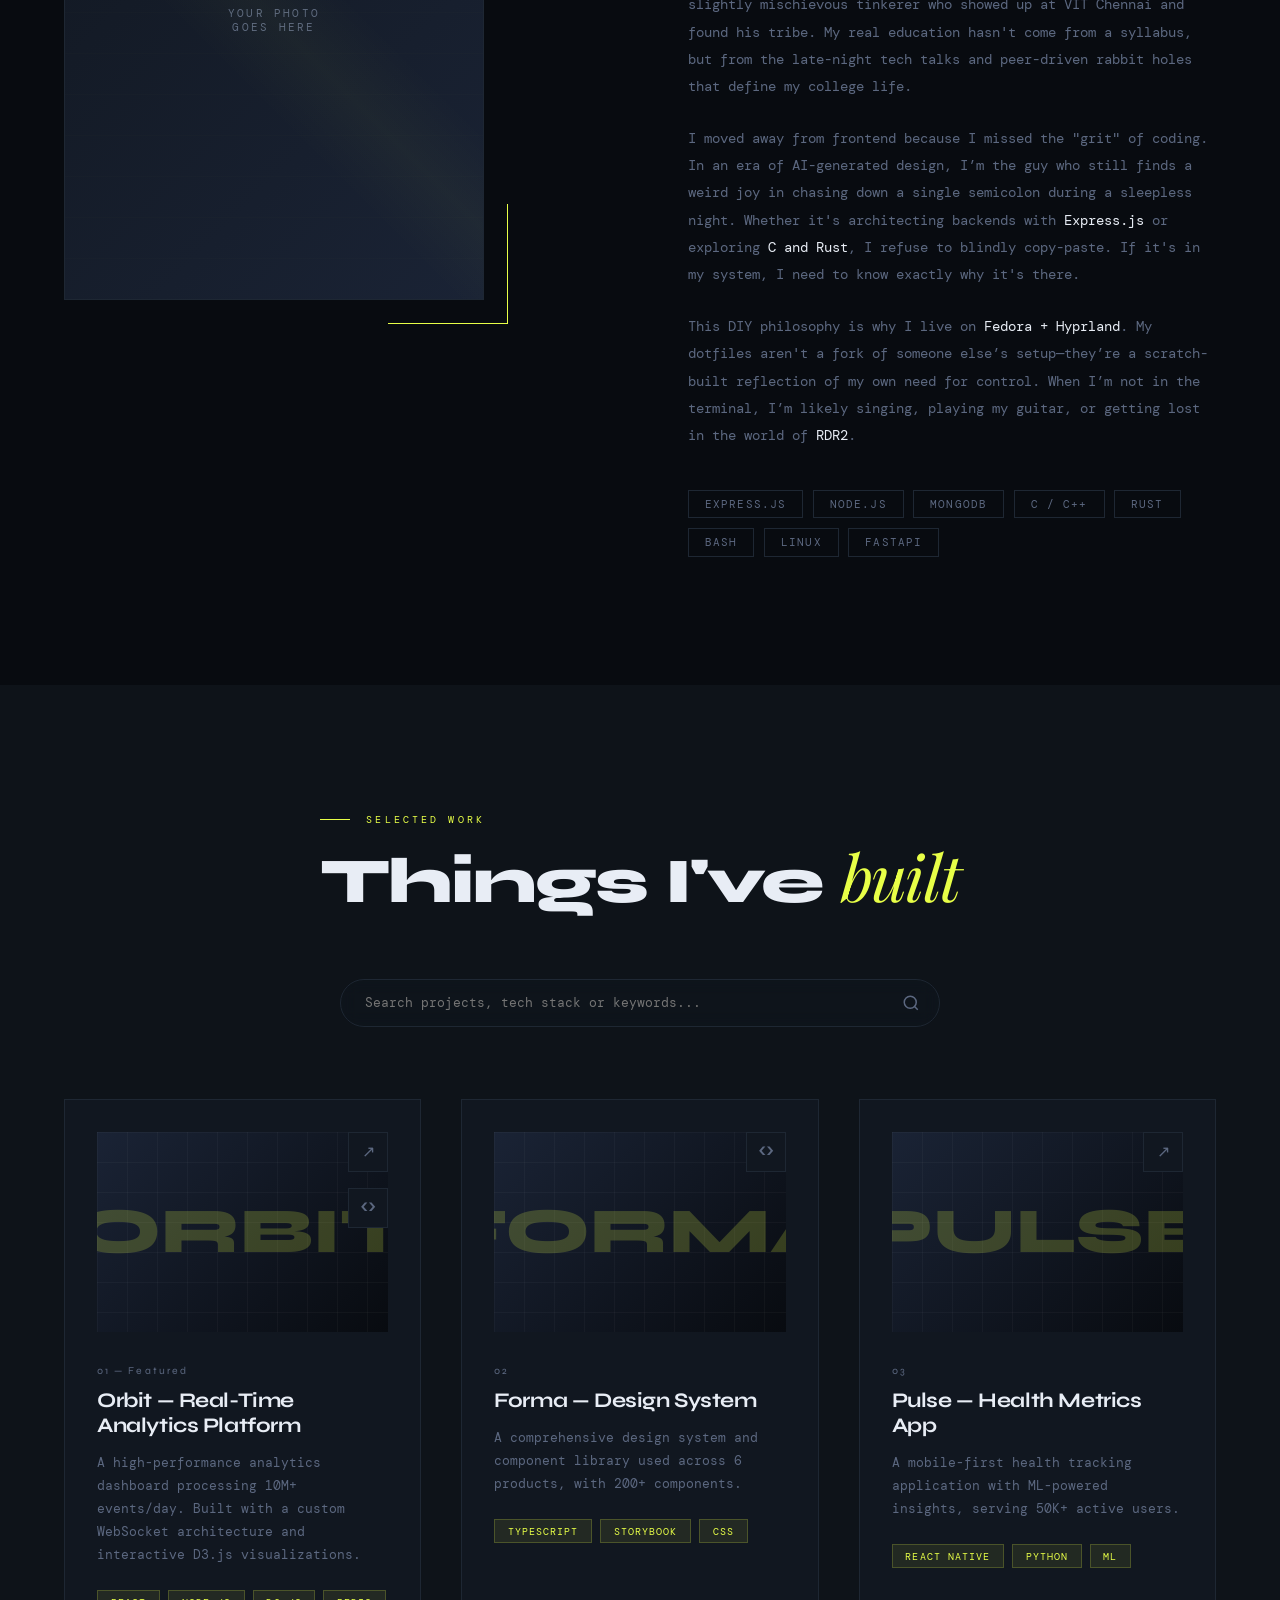
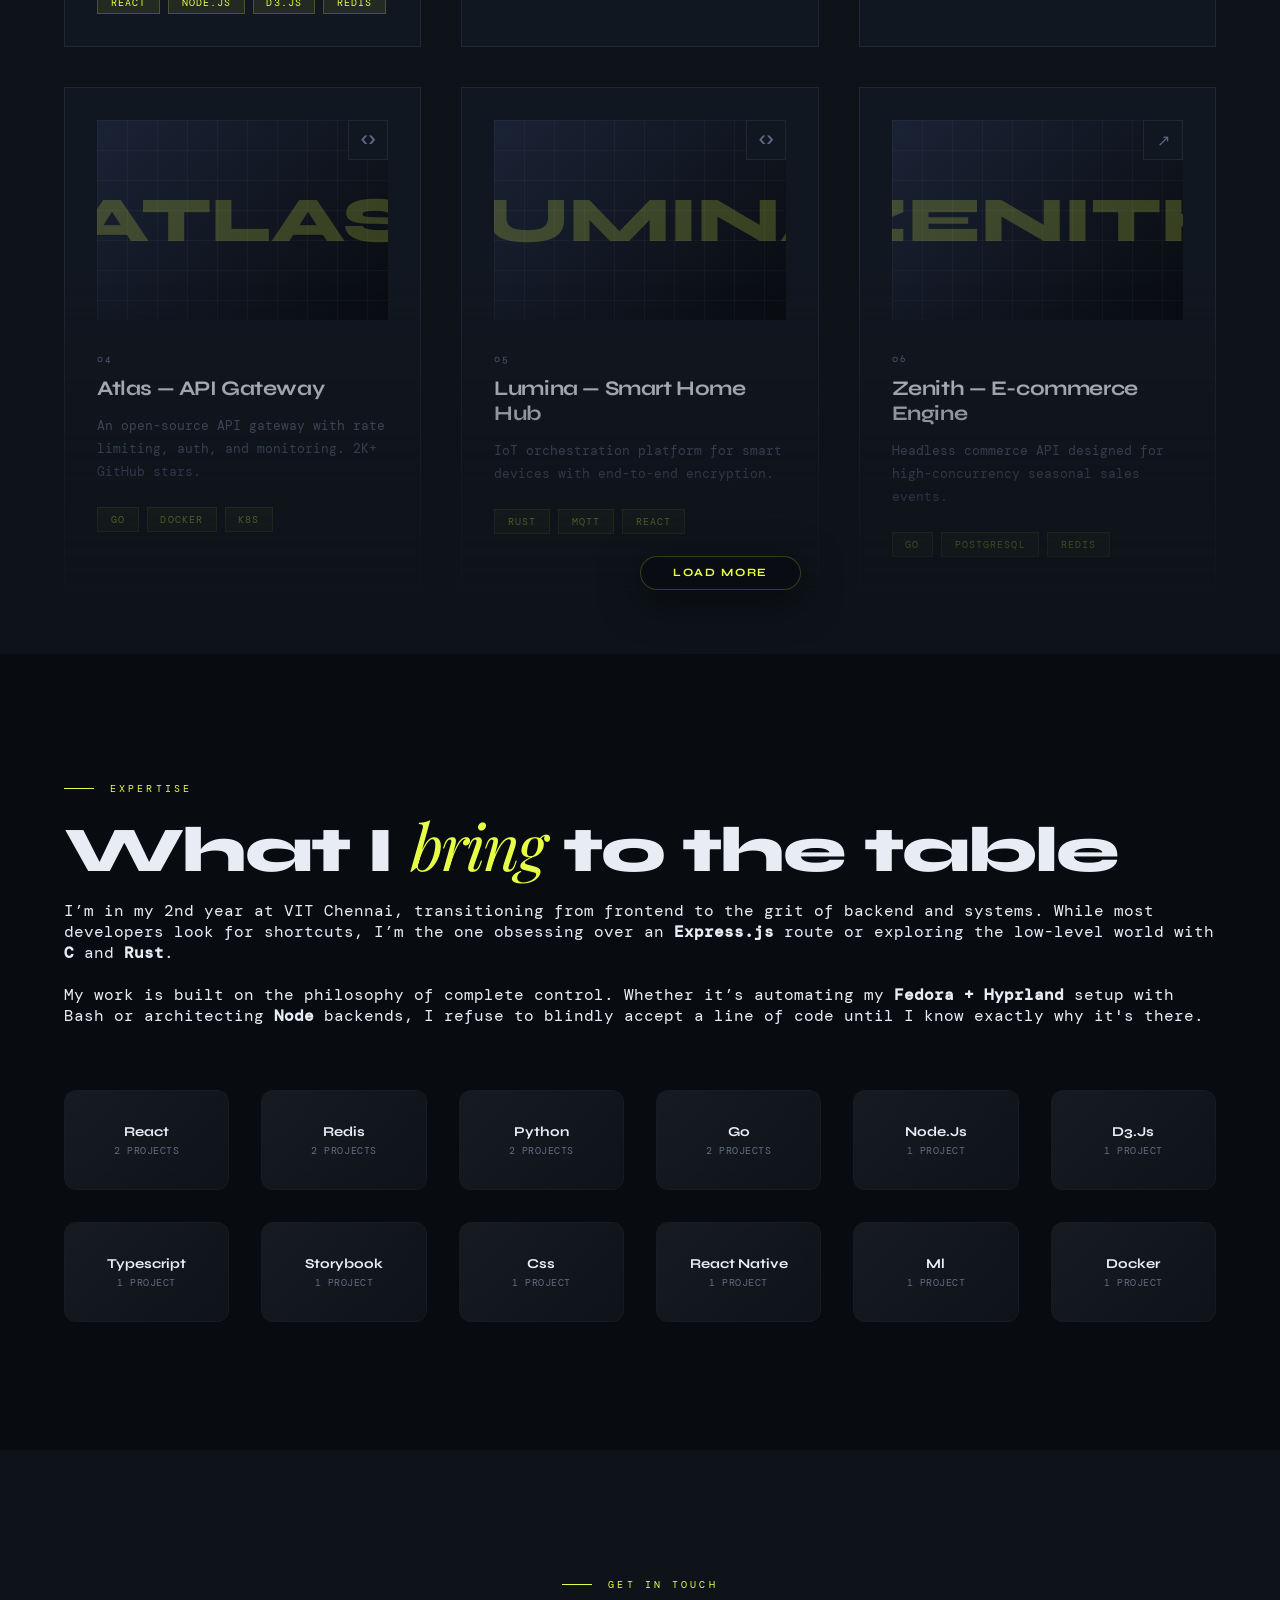
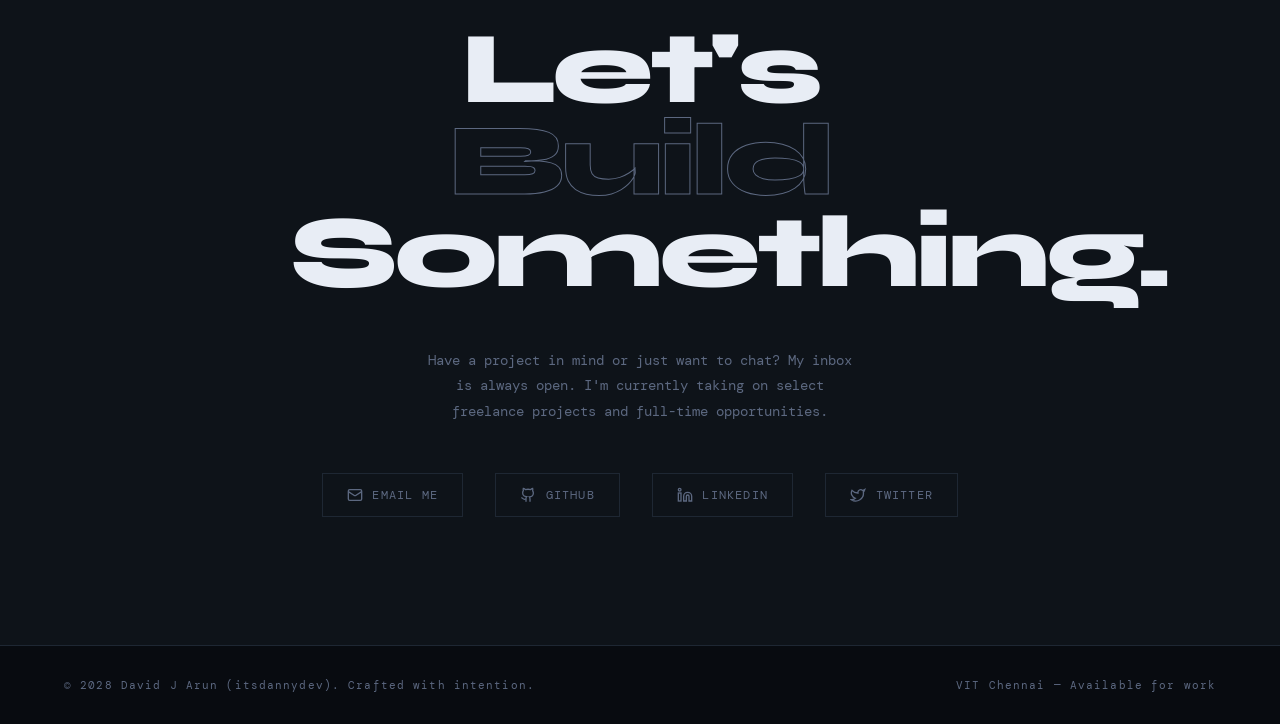
==== commit 6412009a: "added feature to search using url queries  #projects/?searchQuery=react -> searches 'react' #project" ====
--- a/portfolio.html
+++ b/portfolio.html
@@ -100,7 +100,7 @@
       <h2 class="section-title reveal reveal-delay-1">Things I've <em>built</em></h2>
     </div>
     <div class="projects-search reveal reveal-delay-2">
-      <input type="text" id="projectSearch" placeholder="Search by name or tech stack..." autocomplete="off">
+      <input type="text" id="projectSearch" placeholder="Search projects, tech stack or keywords..." autocomplete="off">
       <svg viewBox="0 0 24 24" fill="none" stroke="currentColor" stroke-width="2" class="search-icon"><circle cx="11" cy="11" r="8"/><path d="m21 21-4.3-4.3"/></svg>
     </div>
   </div>
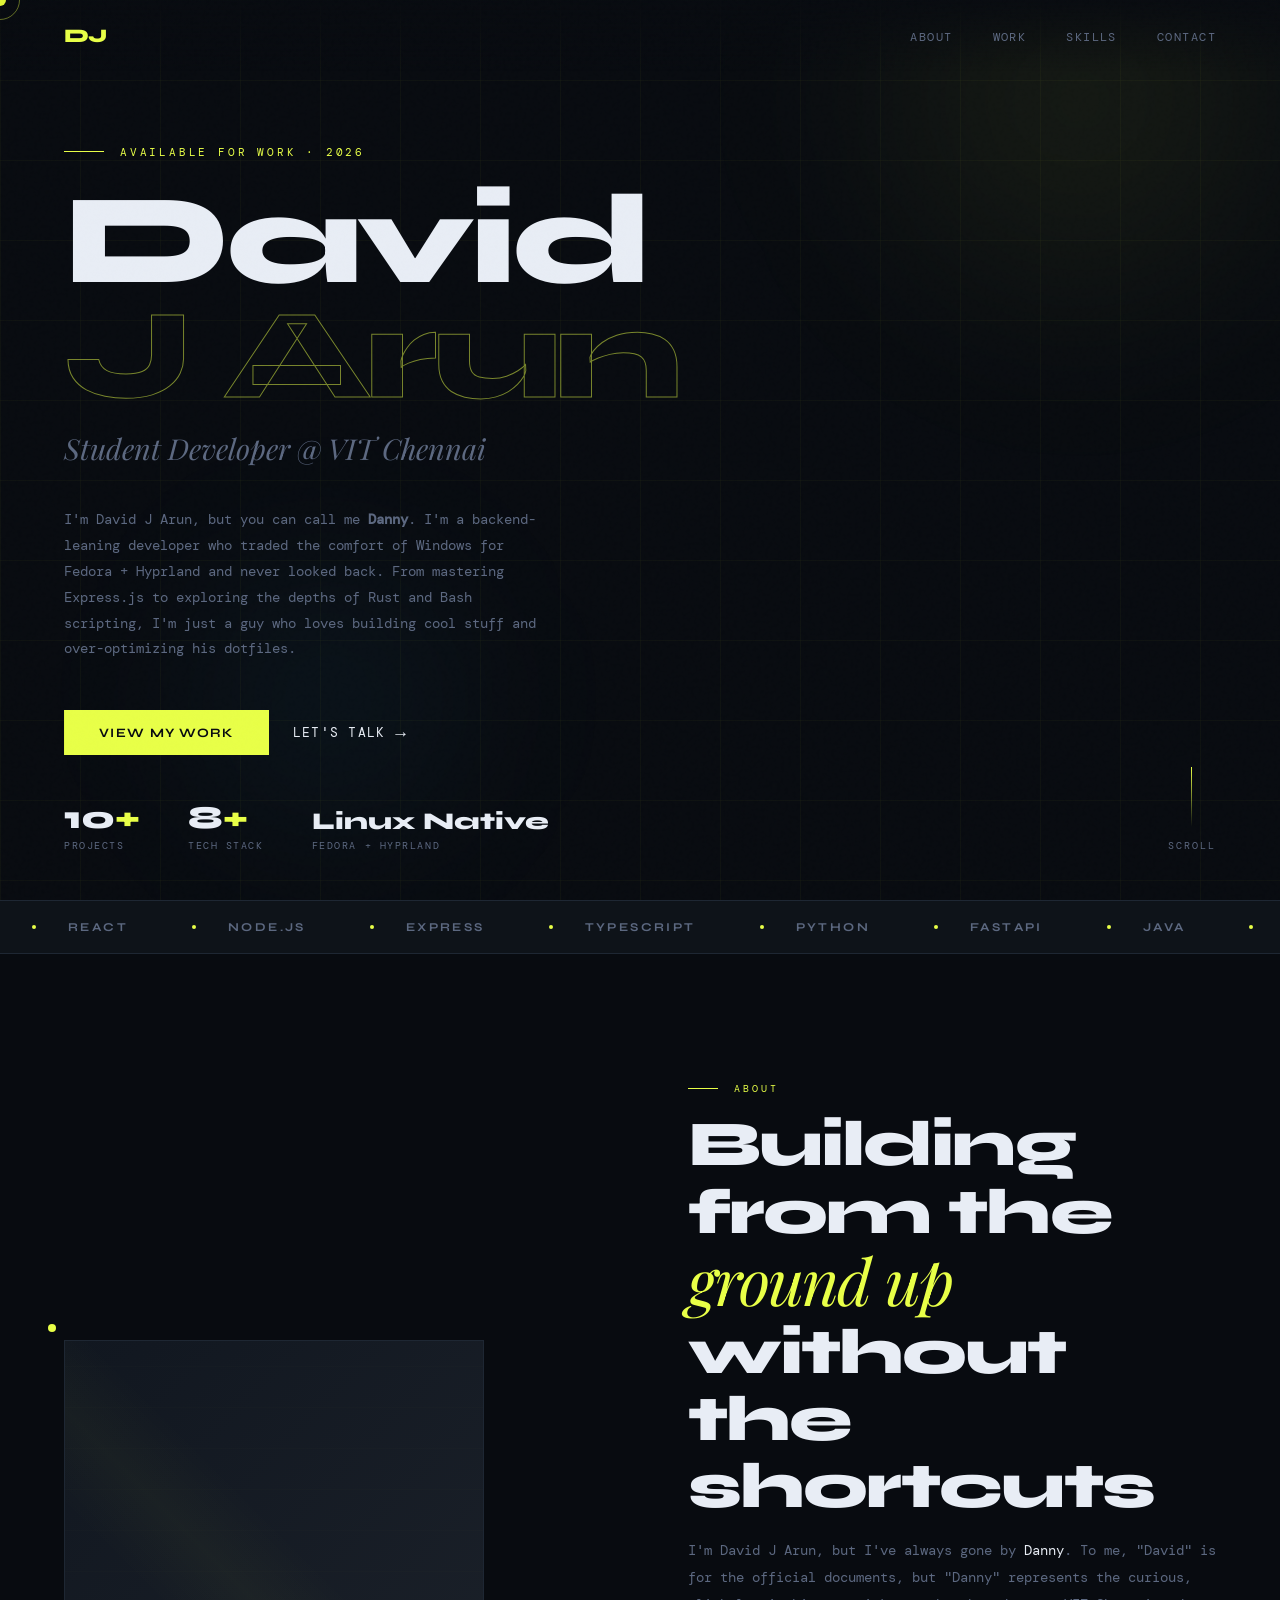
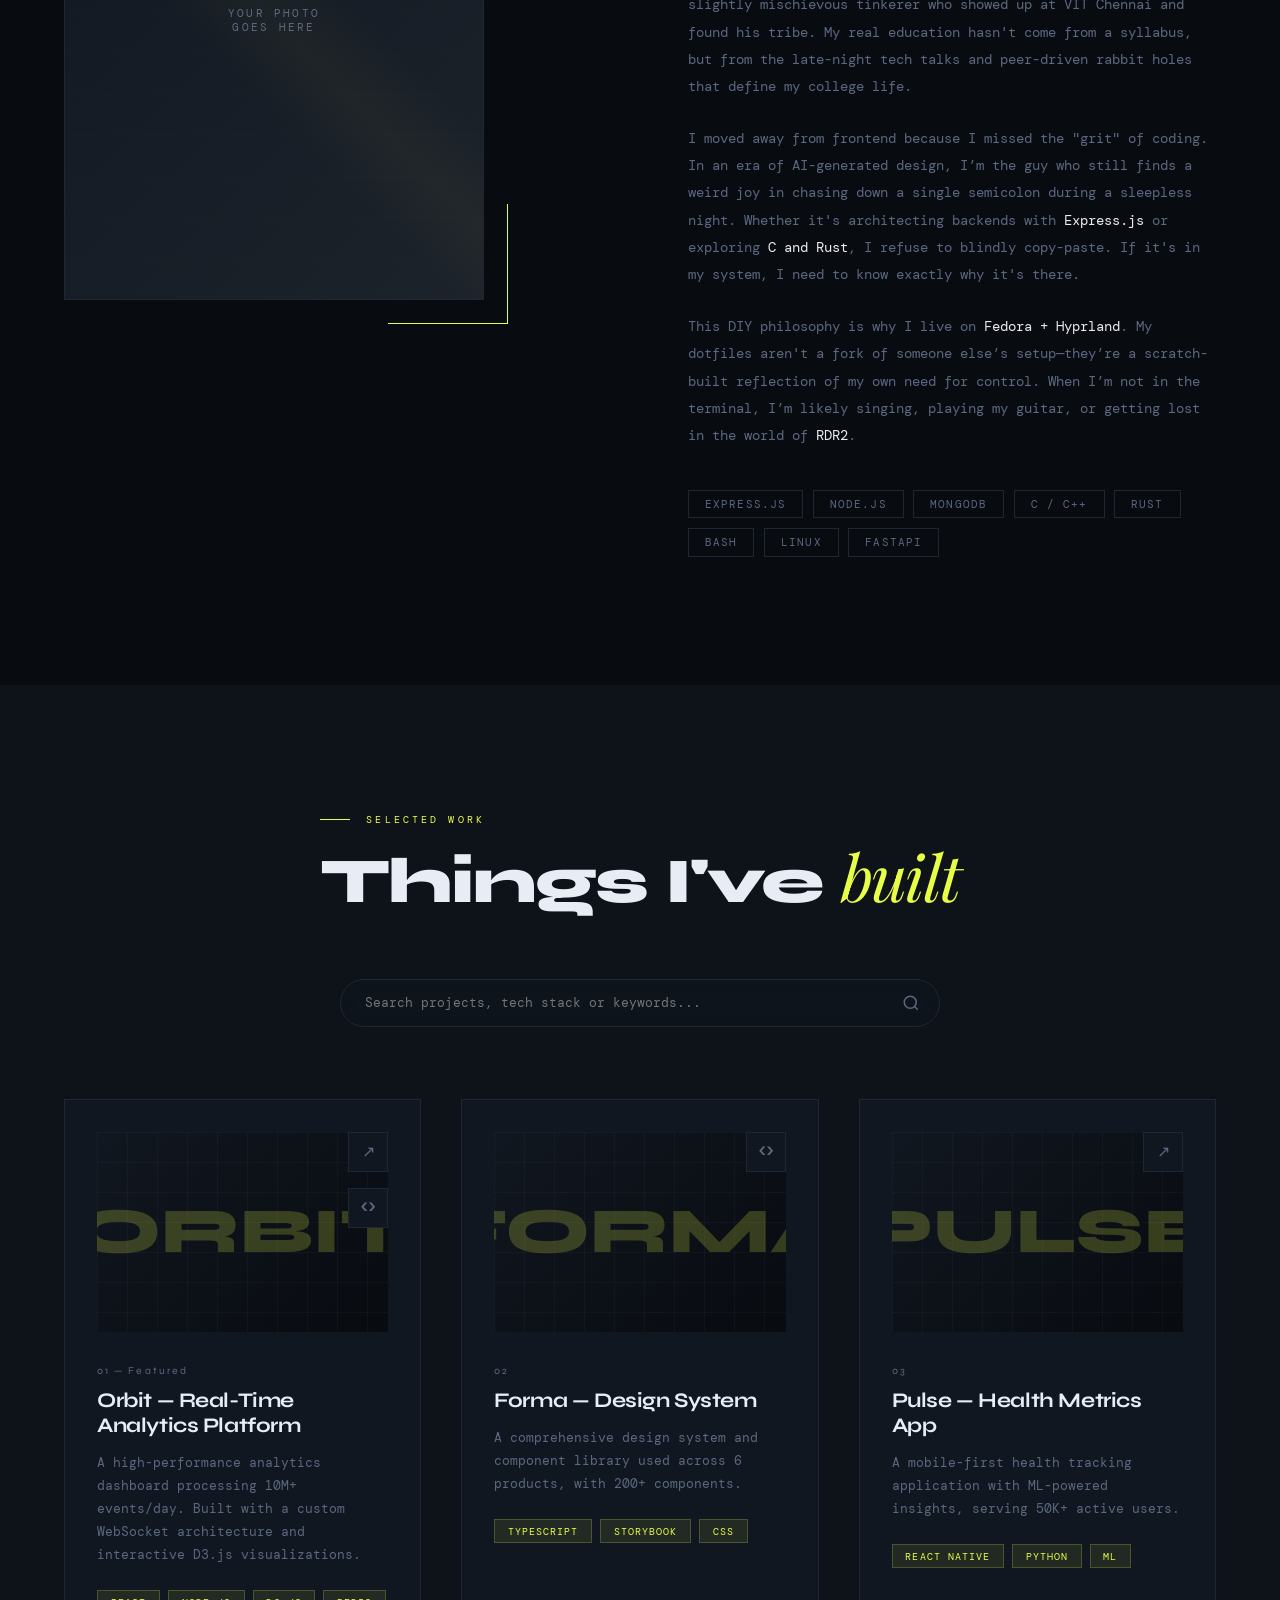
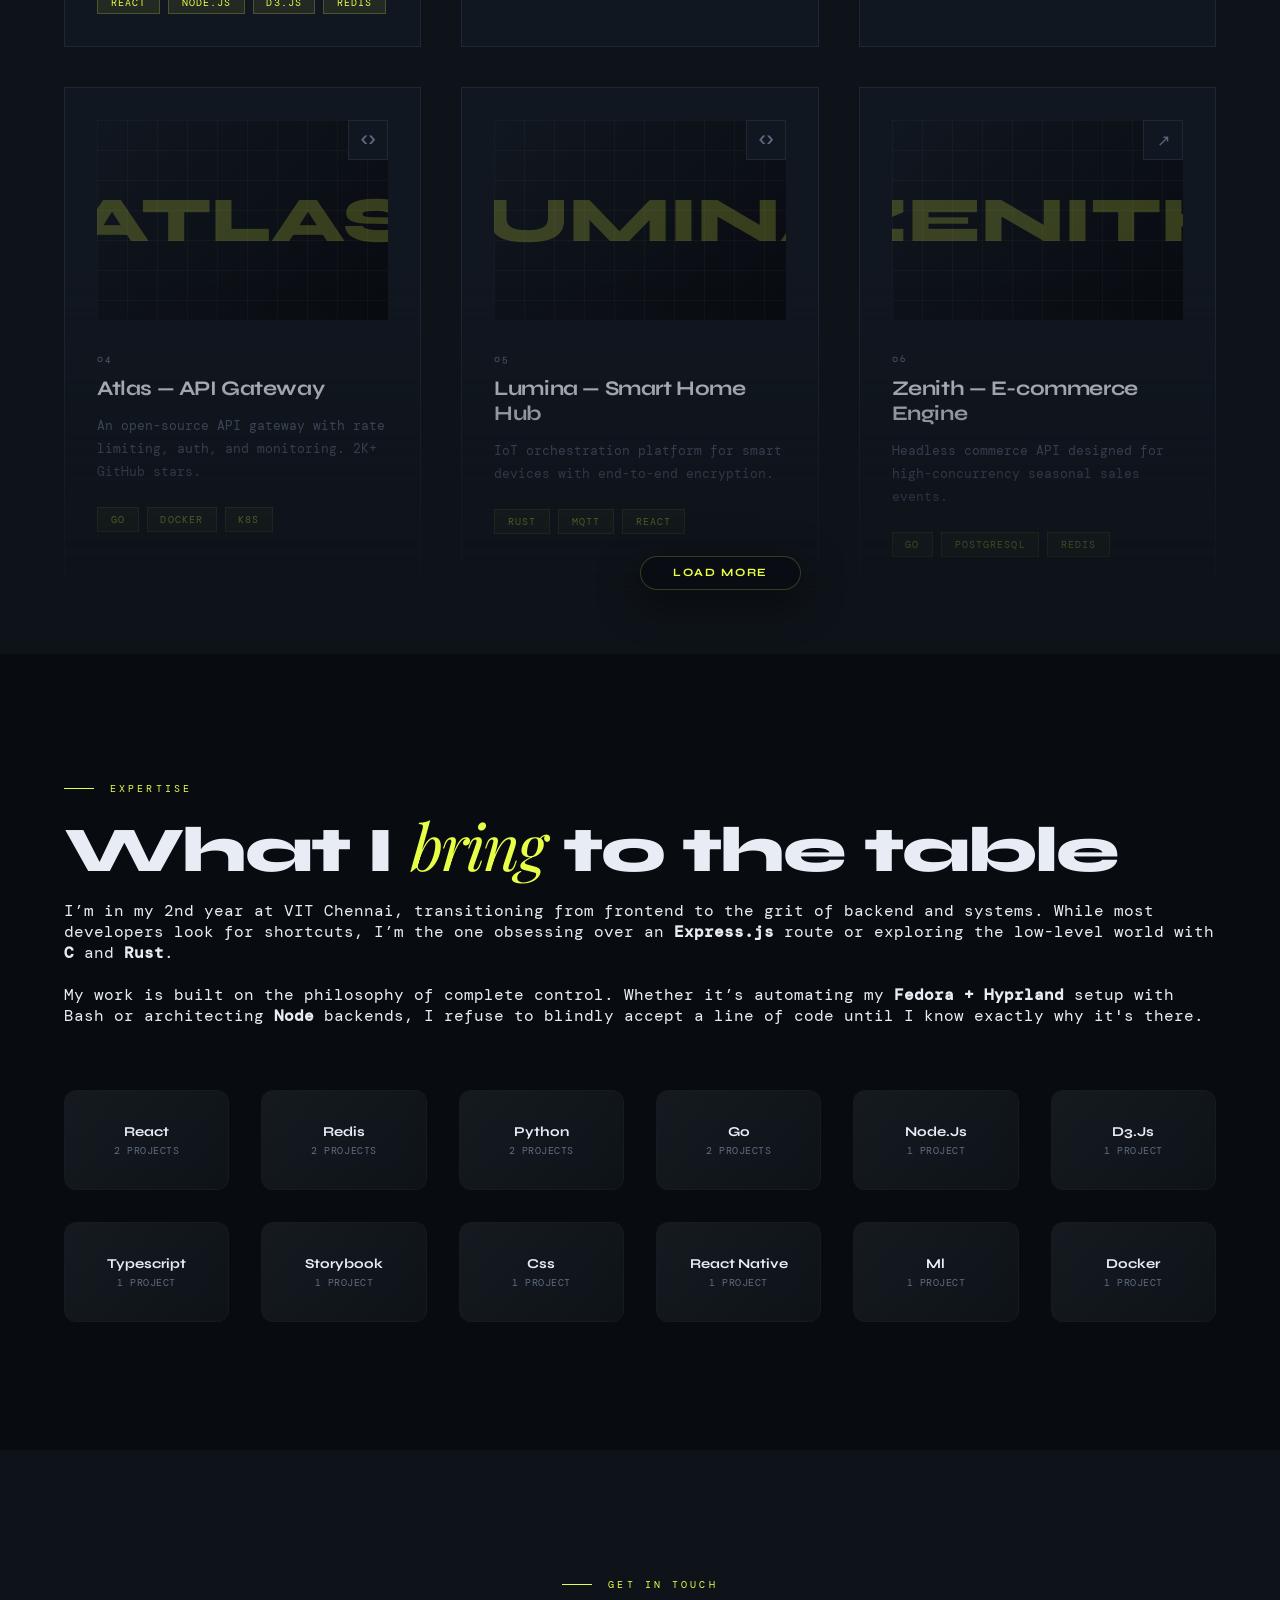
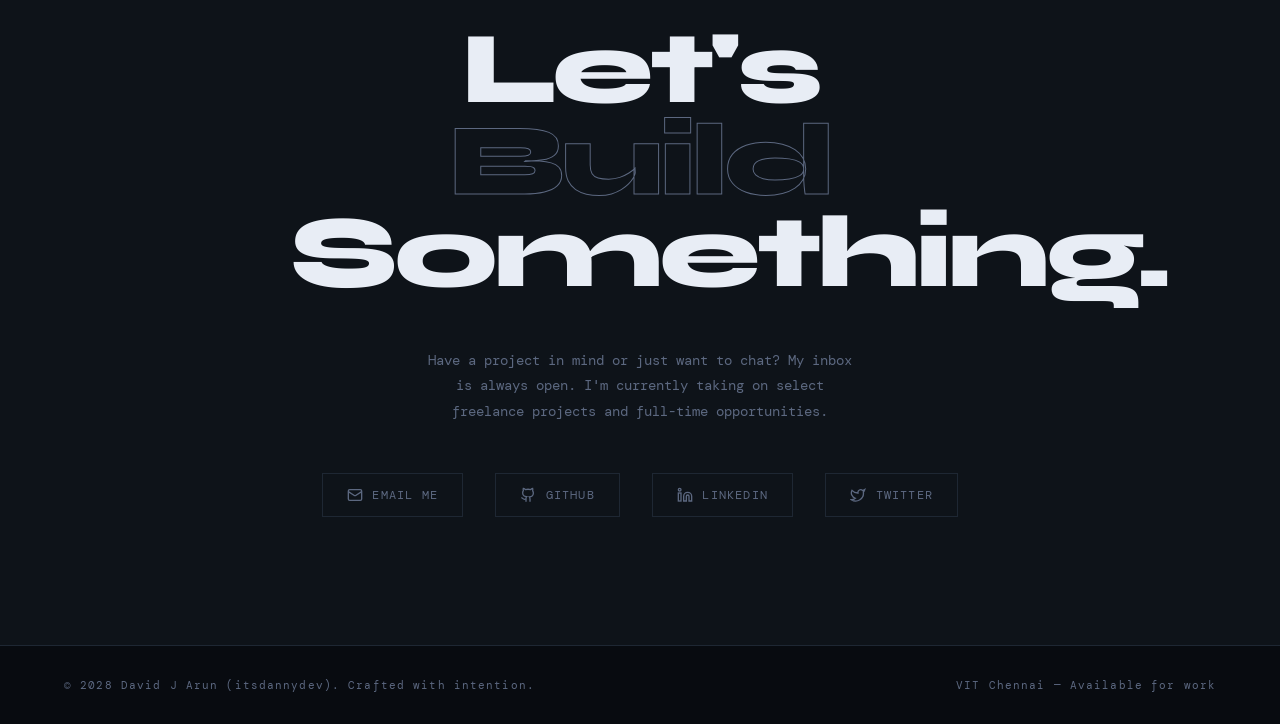
==== commit 86727d49: "modularized the code all colors and fonts are now available in public/data/settings.json" ====
--- a/portfolio.html
+++ b/portfolio.html
@@ -4,7 +4,6 @@
 <meta charset="UTF-8" />
 <meta name="viewport" content="width=device-width, initial-scale=1.0" />
 <title>Danny</title>
-<link href="https://fonts.googleapis.com/css2?family=Syne:wght@400;700;800&family=DM+Mono:ital,wght@0,300;0,400;1,300&family=Playfair+Display:ital@1&display=swap" rel="stylesheet" />
 <link rel="stylesheet" href="style.css">
 </head>
 <body>
--- a/style.css
+++ b/style.css
@@ -1,4 +1,5 @@
 :root {
+  /* Fallbacks - these are overwritten by script.js */
   --bg: #080b10;
   --surface: #0e1319;
   --border: #1e2733;
@@ -8,6 +9,11 @@
   --text: #e8edf5;
   --muted: #5c6880;
   --card: #111720;
+  --card-hover: #141c26;
+  --btn-text: #080b10;
+  --font-main: 'DM Mono', monospace;
+  --font-heading: 'Syne', sans-serif;
+  --font-accent: 'Playfair Display', serif;
 }
 
 *, *::before, *::after { box-sizing: border-box; margin: 0; padding: 0; }
@@ -17,7 +23,7 @@
 body {
   background: var(--bg);
   color: var(--text);
-  font-family: 'DM Mono', monospace;
+  font-family: var(--font-main);
   overflow-x: hidden;
   cursor: none;
 }
@@ -37,7 +43,7 @@
 #cursor-ring {
   position: fixed; top: 0; left: 0;
   width: 40px; height: 40px;
-  border: 1px solid rgba(232,255,71,0.4);
+  border: 1px solid color-mix(in srgb, var(--accent), transparent 60%);
   border-radius: 50%;
   pointer-events: none;
   z-index: 9998;
@@ -45,7 +51,7 @@
   transition: transform 0.15s ease-out, width 0.3s, height 0.3s, border-color 0.3s;
 }
 body.hovering #cursor { width: 20px; height: 20px; }
-body.hovering #cursor-ring { width: 60px; height: 60px; border-color: rgba(232,255,71,0.8); }
+body.hovering #cursor-ring { width: 60px; height: 60px; border-color: color-mix(in srgb, var(--accent), transparent 20%); }
 
 /* NOISE OVERLAY */
 body::before {
@@ -63,11 +69,11 @@
   z-index: 500;
   display: flex; align-items: center; justify-content: space-between;
   padding: 1.5rem 4rem;
-  background: linear-gradient(to bottom, rgba(8,11,16,0.95) 0%, transparent 100%);
+  background: linear-gradient(to bottom, color-mix(in srgb, var(--bg), transparent 5%) 0%, transparent 100%);
   backdrop-filter: blur(0px);
 }
 .nav-logo {
-  font-family: 'Syne', sans-serif;
+  font-family: var(--font-heading);
   font-weight: 800;
   font-size: 1.2rem;
   letter-spacing: -0.03em;
@@ -91,8 +97,8 @@
   background: var(--accent);
   transition: width 0.3s;
 }
-.nav-links a:hover { color: var(--text); }
-.nav-links a:hover::after { width: 100%; }
+.nav-links a:hover, .nav-links a.active { color: var(--text); }
+.nav-links a:hover::after, .nav-links a.active::after { width: 100%; }
 
 /* HERO */
 #hero {
@@ -106,8 +112,8 @@
 .hero-grid-bg {
   position: absolute; inset: 0;
   background-image:
-    linear-gradient(rgba(232,255,71,0.03) 1px, transparent 1px),
-    linear-gradient(90deg, rgba(232,255,71,0.03) 1px, transparent 1px);
+    linear-gradient(color-mix(in srgb, var(--accent), transparent 97%) 1px, transparent 1px),
+    linear-gradient(90deg, color-mix(in srgb, var(--accent), transparent 97%) 1px, transparent 1px);
   background-size: 80px 80px;
   pointer-events: none;
 }
@@ -120,13 +126,13 @@
 }
 .hero-orb-1 {
   width: 600px; height: 600px;
-  background: radial-gradient(circle, rgba(232,255,71,0.08) 0%, transparent 70%);
+  background: radial-gradient(circle, color-mix(in srgb, var(--accent), transparent 92%) 0%, transparent 70%);
   top: -200px; right: -100px;
   animation: orbFloat 8s ease-in-out infinite;
 }
 .hero-orb-2 {
   width: 400px; height: 400px;
-  background: radial-gradient(circle, rgba(71,200,255,0.07) 0%, transparent 70%);
+  background: radial-gradient(circle, color-mix(in srgb, var(--accent3), transparent 93%) 0%, transparent 70%);
   bottom: 0; left: 10%;
   animation: orbFloat 10s ease-in-out infinite reverse;
 }
@@ -153,7 +159,7 @@
 }
 
 .hero-name {
-  font-family: 'Syne', sans-serif;
+  font-family: var(--font-heading);
   font-weight: 800;
   font-size: clamp(4rem, 10vw, 9rem);
   line-height: 0.9;
@@ -163,12 +169,12 @@
   animation: fadeUp 0.8s 0.4s forwards;
 }
 .hero-name span {
-  -webkit-text-stroke: 1px rgba(232,255,71,0.5);
+  -webkit-text-stroke: 1px color-mix(in srgb, var(--accent), transparent 50%);
   color: transparent;
 }
 
 .hero-role {
-  font-family: 'Playfair Display', serif;
+  font-family: var(--font-accent);
   font-style: italic;
   font-size: clamp(1.2rem, 2.5vw, 1.8rem);
   color: var(--muted);
@@ -194,9 +200,9 @@
 }
 .btn-primary {
   background: var(--accent);
-  color: #000;
+  color: var(--btn-text);
   padding: 0.9rem 2.2rem;
-  font-family: 'Syne', sans-serif;
+  font-family: var(--font-heading);
   font-weight: 700;
   font-size: 0.8rem;
   letter-spacing: 0.1em;
@@ -212,7 +218,7 @@
 .btn-primary::after {
   content: '';
   position: absolute; inset: 0;
-  background: rgba(0,0,0,0.15);
+  background: color-mix(in srgb, var(--btn-text), transparent 85%);
   transform: translateX(-100%);
   transition: transform 0.3s;
 }
@@ -269,7 +275,11 @@
 }
 
 /* SECTION COMMON */
-section { padding: 8rem 4rem; position: relative; }
+section { 
+  padding: 8rem 4rem; 
+  position: relative; 
+  scroll-margin-top: 100px; /* Accounts for the fixed header */
+}
 .section-tag {
   font-size: 0.65rem; letter-spacing: 0.3em; text-transform: uppercase;
   color: var(--accent); display: flex; align-items: center; gap: 1rem;
@@ -277,13 +287,13 @@
 }
 .section-tag::before { content: ''; display: block; width: 30px; height: 1px; background: var(--accent); }
 .section-title {
-  font-family: 'Syne', sans-serif; font-weight: 800;
+  font-family: var(--font-heading); font-weight: 800;
   font-size: clamp(2.5rem, 5vw, 4rem);
   letter-spacing: -0.03em; line-height: 1.05;
   margin-bottom: 1rem;
 }
 .section-title em {
-  font-family: 'Playfair Display', serif;
+  font-family: var(--font-accent);
   font-style: italic; font-weight: 400;
   color: var(--accent);
 }
@@ -299,7 +309,7 @@
 }
 .about-photo-placeholder {
   width: 100%; height: 100%;
-  background: linear-gradient(135deg, #111720 0%, #1a2335 100%);
+  background: linear-gradient(135deg, var(--card) 0%, color-mix(in srgb, var(--card), white 5%) 100%);
   border: 1px solid var(--border);
   display: flex; align-items: center; justify-content: center;
   overflow: hidden;
@@ -309,8 +319,8 @@
   content: '';
   position: absolute; inset: 0;
   background: 
-    linear-gradient(45deg, transparent 40%, rgba(232,255,71,0.03) 50%, transparent 60%),
-    repeating-linear-gradient(0deg, transparent, transparent 40px, rgba(232,255,71,0.02) 41px);
+    linear-gradient(45deg, transparent 40%, color-mix(in srgb, var(--accent), transparent 97%) 50%, transparent 60%),
+    repeating-linear-gradient(0deg, transparent, transparent 40px, color-mix(in srgb, var(--accent), transparent 98%) 41px);
 }
 .about-photo-label {
   font-size: 0.7rem; letter-spacing: 0.2em; text-transform: uppercase;
@@ -367,7 +377,7 @@
 
 /* Search Highlight Styling */
 .search-highlight {
-  background: rgba(232, 255, 71, 0.2);
+  background: color-mix(in srgb, var(--accent), transparent 80%);
   color: var(--accent);
   padding: 0 2px;
   border-radius: 2px;
@@ -376,7 +386,7 @@
 
 #projectSearch {
   width: 100%;
-  background: rgba(17, 23, 32, 0.4);
+  background: color-mix(in srgb, var(--card), transparent 60%);
   backdrop-filter: blur(8px);
   -webkit-backdrop-filter: blur(8px);
   border: 1px solid var(--border);
@@ -384,7 +394,7 @@
   padding-right: 3rem;
   border-radius: 100px;
   color: var(--text);
-  font-family: 'DM Mono', monospace;
+  font-family: var(--font-main);
   font-size: 0.8rem;
   outline: none;
   transition: all 0.3s ease;
@@ -392,8 +402,8 @@
 
 #projectSearch:focus {
   border-color: var(--accent);
-  box-shadow: 0 0 15px rgba(232, 255, 71, 0.1);
-  background: rgba(17, 23, 32, 0.6);
+  box-shadow: 0 0 15px color-mix(in srgb, var(--accent), transparent 90%);
+  background: color-mix(in srgb, var(--card), transparent 40%);
 }
 
 .search-icon {
@@ -482,14 +492,14 @@
 }
 #loadMoreBtn {
   pointer-events: auto;
-  background: rgba(8, 11, 16, 0.6);
+  background: color-mix(in srgb, var(--bg), transparent 40%);
   backdrop-filter: blur(12px);
   -webkit-backdrop-filter: blur(12px);
   color: var(--accent);
-  border: 1px solid rgba(232, 255, 71, 0.2);
+  border: 1px solid color-mix(in srgb, var(--accent), transparent 80%);
   padding: 0.6rem 2rem;
   border-radius: 100px;
-  font-family: 'Syne', sans-serif;
+  font-family: var(--font-heading);
   font-weight: 700;
   font-size: 0.7rem;
   letter-spacing: 0.15em;
@@ -500,14 +510,14 @@
 }
 #loadMoreBtn:hover { 
   background: var(--accent); 
-  color: #000; 
+  color: var(--btn-text); 
   border-color: var(--accent);
   transform: scale(1.05);
 }
 #loadMoreBtn.hidden { opacity: 0; pointer-events: none; transform: translate(-50%, 20px); }
 
 
-.project-card:hover { background: #141c26; }
+.project-card:hover { background: var(--card-hover); }
 .project-card-visual {
   height: 200px;
   margin-bottom: 2rem;
@@ -515,30 +525,30 @@
   overflow: hidden;
 }
 /* Removed first-child specific styles for uniform grid */
-.p-vis-1 { background: linear-gradient(135deg, #0d1f35 0%, #1a3a5c 50%, rgba(71,200,255,0.2) 100%); }
-.p-vis-2 { background: linear-gradient(135deg, #1f1a0d 0%, #3a2e1a 50%, rgba(232,255,71,0.15) 100%); }
-.p-vis-3 { background: linear-gradient(135deg, #1f0d15 0%, #3a1a25 50%, rgba(255,77,109,0.2) 100%); }
-.p-vis-4 { background: linear-gradient(135deg, #0d1f1a 0%, #1a3a2e 50%, rgba(71,255,200,0.15) 100%); }
+.p-vis-1 { background: linear-gradient(135deg, color-mix(in srgb, var(--card), #000 30%) 0%, color-mix(in srgb, var(--card), #000 10%) 50%, color-mix(in srgb, var(--accent3), transparent 80%) 100%); }
+.p-vis-2 { background: linear-gradient(135deg, color-mix(in srgb, var(--card), #000 20%) 0%, color-mix(in srgb, var(--card), #000 5%) 50%, color-mix(in srgb, var(--accent), transparent 85%) 100%); }
+.p-vis-3 { background: linear-gradient(135deg, color-mix(in srgb, var(--card), #000 25%) 0%, color-mix(in srgb, var(--card), #000 15%) 50%, color-mix(in srgb, var(--accent2), transparent 80%) 100%); }
+.p-vis-4 { background: linear-gradient(135deg, color-mix(in srgb, var(--card), #000 35%) 0%, color-mix(in srgb, var(--card), #000 20%) 50%, color-mix(in srgb, var(--accent3), transparent 85%) 100%); }
 
 .p-vis-grid {
   position: absolute; inset: 0;
   background-image:
-    linear-gradient(rgba(255,255,255,0.03) 1px, transparent 1px),
-    linear-gradient(90deg, rgba(255,255,255,0.03) 1px, transparent 1px);
+    linear-gradient(color-mix(in srgb, var(--text), transparent 97%) 1px, transparent 1px),
+    linear-gradient(90deg, color-mix(in srgb, var(--text), transparent 97%) 1px, transparent 1px);
   background-size: 30px 30px;
 }
 .p-vis-circle {
   position: absolute;
   border-radius: 50%;
-  border: 1px solid rgba(255,255,255,0.1);
+  border: 1px solid color-mix(in srgb, var(--text), transparent 90%);
 }
 .project-num {
-  font-family: 'Syne', sans-serif;
+  font-family: var(--font-heading);
   font-size: 0.65rem; letter-spacing: 0.2em;
   color: var(--muted); margin-bottom: 0.75rem;
 }
 .project-title {
-  font-family: 'Syne', sans-serif; font-weight: 700;
+  font-family: var(--font-heading); font-weight: 700;
   font-size: 1.3rem; letter-spacing: -0.02em;
   margin-bottom: 0.75rem; line-height: 1.2;
 }
@@ -551,9 +561,9 @@
 .project-tag {
   font-size: 0.65rem; letter-spacing: 0.1em; text-transform: uppercase;
   padding: 0.3rem 0.8rem;
-  background: rgba(232,255,71,0.08);
+  background: color-mix(in srgb, var(--accent), transparent 92%);
   color: var(--accent);
-  border: 1px solid rgba(232,255,71,0.2);
+  border: 1px solid color-mix(in srgb, var(--accent), transparent 80%);
 }
 .project-links-container {
   position: absolute; top: 2rem; right: 2rem;
@@ -574,7 +584,7 @@
 }
 .project-github { font-size: 0.8rem; font-weight: 700; }
 .project-card:hover .project-link, .project-card:hover .project-github {
-  background: var(--accent); border-color: var(--accent); color: #000; transform: rotate(45deg);
+  background: var(--accent); border-color: var(--accent); color: var(--btn-text); transform: rotate(45deg);
 }
 .project-card:hover .project-link span, .project-card:hover .project-github span {
   transform: rotate(-45deg);
@@ -594,10 +604,10 @@
 }
 
 .skill-card {
-  background: rgba(17, 23, 32, 0.4); /* Glassmorphism base */
+  background: color-mix(in srgb, var(--card), transparent 60%); /* Glassmorphism base */
   backdrop-filter: blur(10px);
   -webkit-backdrop-filter: blur(10px);
-  border: 1px solid rgba(255, 255, 255, 0.05); /* Subtle reflective border */
+  border: 1px solid color-mix(in srgb, var(--text), transparent 95%); /* Subtle reflective border */
   border-radius: 12px; /* Slightly rounded */
   padding: 2rem;
   display: flex;
@@ -621,7 +631,7 @@
   background: linear-gradient(
     135deg,
     transparent,
-    rgba(255, 255, 255, 0.05),
+    color-mix(in srgb, var(--text), transparent 95%),
     transparent
   );
   transition: 0.6s ease;
@@ -633,10 +643,10 @@
 
 .skill-card:hover {
   transform: translateY(-8px);
-  border-color: rgba(232, 255, 71, 0.4);
-  background: rgba(17, 23, 32, 0.6);
+  border-color: color-mix(in srgb, var(--accent), transparent 60%);
+  background: color-mix(in srgb, var(--card), transparent 40%);
   box-shadow: 0 15px 35px rgba(0, 0, 0, 0.4), 
-              0 0 15px rgba(232, 255, 71, 0.1);
+              0 0 15px color-mix(in srgb, var(--accent), transparent 90%);
 }
 
 .skill-icon {
@@ -647,7 +657,7 @@
 }
 
 .skill-card:hover .skill-icon {
-  filter: grayscale(0) opacity(1) drop-shadow(0 0 8px rgba(232, 255, 71, 0.3));
+  filter: grayscale(0) opacity(1) drop-shadow(0 0 8px color-mix(in srgb, var(--accent), transparent 70%));
   transform: scale(1.1);
 }
 
@@ -658,7 +668,7 @@
 }
 
 .skill-name {
-  font-family: 'Syne', sans-serif;
+  font-family: var(--font-heading);
   font-weight: 700;
   font-size: 0.85rem;
   color: var(--text);
@@ -685,7 +695,7 @@
   max-width: 700px; margin: 0 auto;
 }
 .contact-big {
-  font-family: 'Syne', sans-serif; font-weight: 800;
+  font-family: var(--font-heading); font-weight: 800;
   font-size: clamp(3rem, 8vw, 7rem);
   letter-spacing: -0.04em; line-height: 0.9;
   margin: 2rem 0 3rem;
@@ -707,7 +717,7 @@
   border: 1px solid var(--border);
   transition: color 0.2s, border-color 0.2s, background 0.2s;
 }
-.contact-link:hover { color: #000; border-color: var(--accent); background: var(--accent); }
+.contact-link:hover { color: var(--btn-text); border-color: var(--accent); background: var(--accent); }
 .contact-link svg { width: 16px; height: 16px; }
 
 /* FOOTER */
@@ -721,7 +731,7 @@
 /* SCROLLED NAV */
 nav.scrolled {
   backdrop-filter: blur(20px);
-  background: rgba(8,11,16,0.85);
+  background: color-mix(in srgb, var(--bg), transparent 15%);
   border-bottom: 1px solid var(--border);
 }
 
